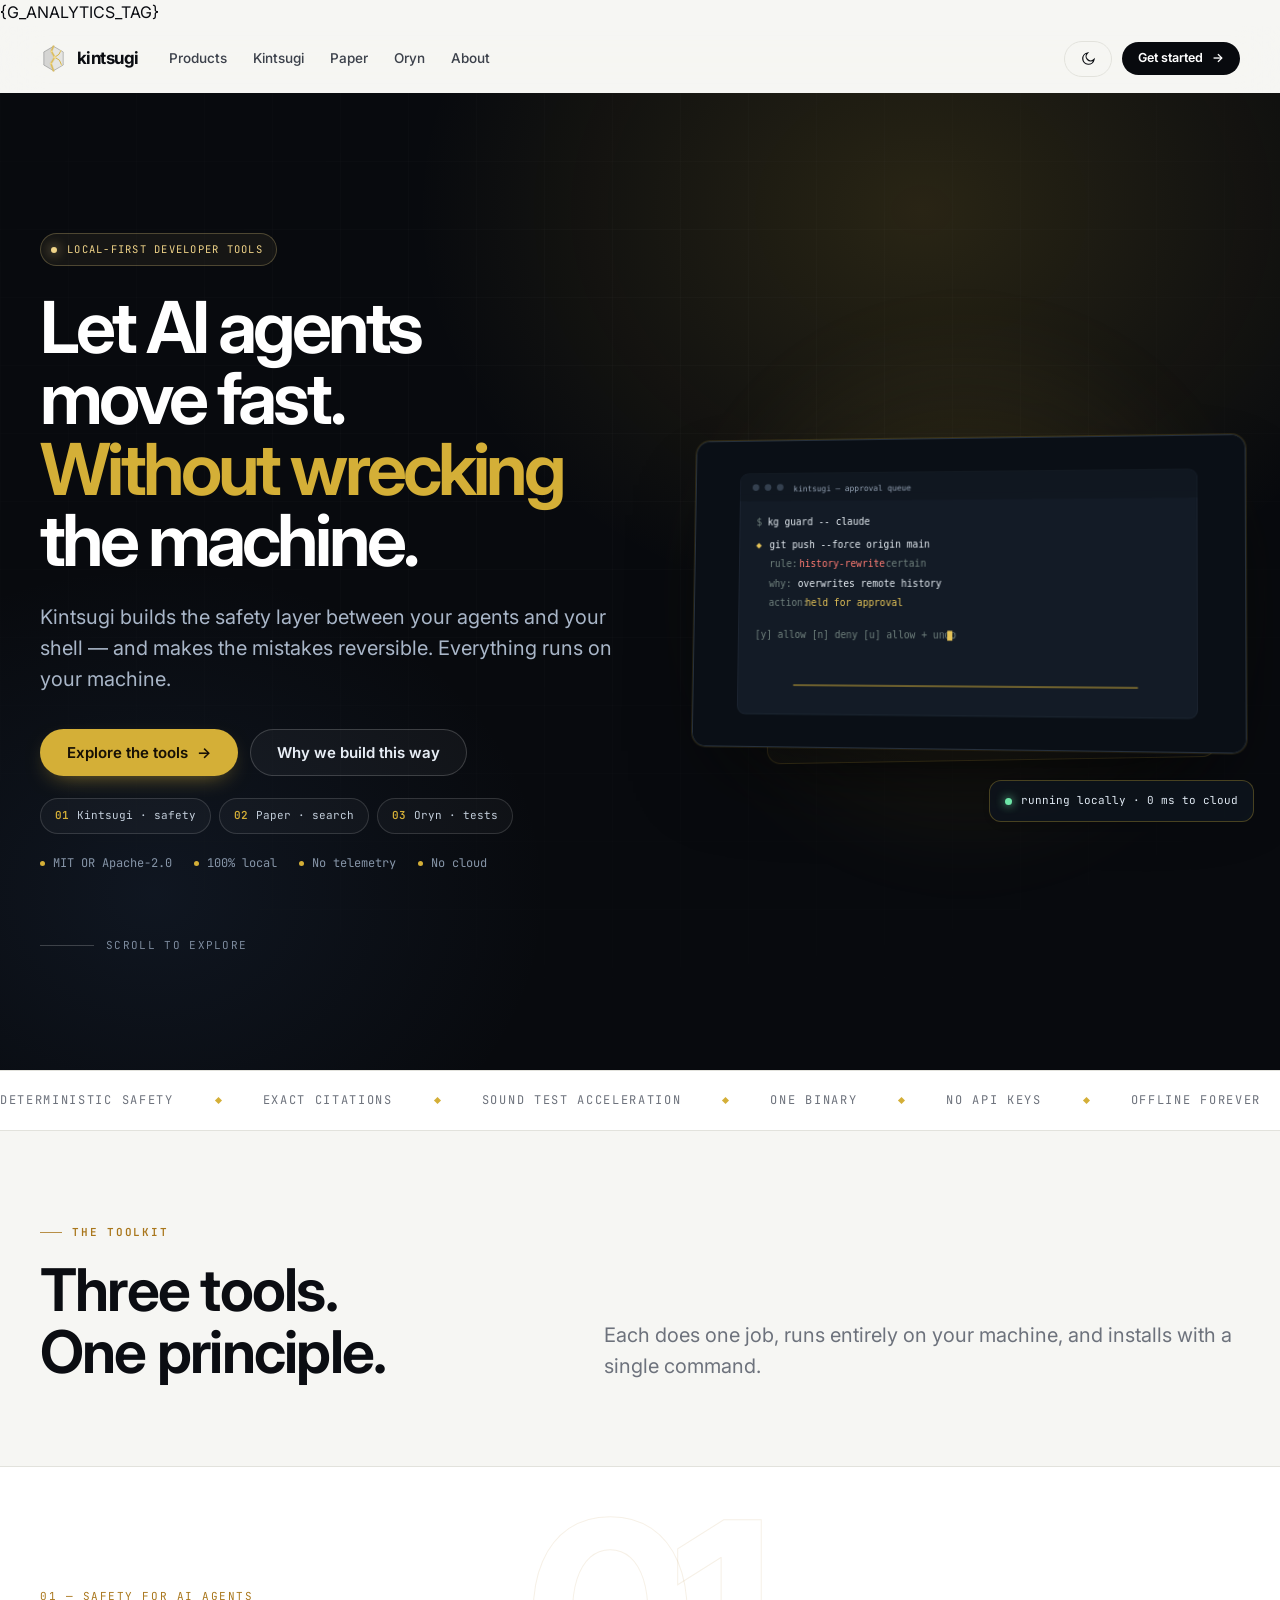
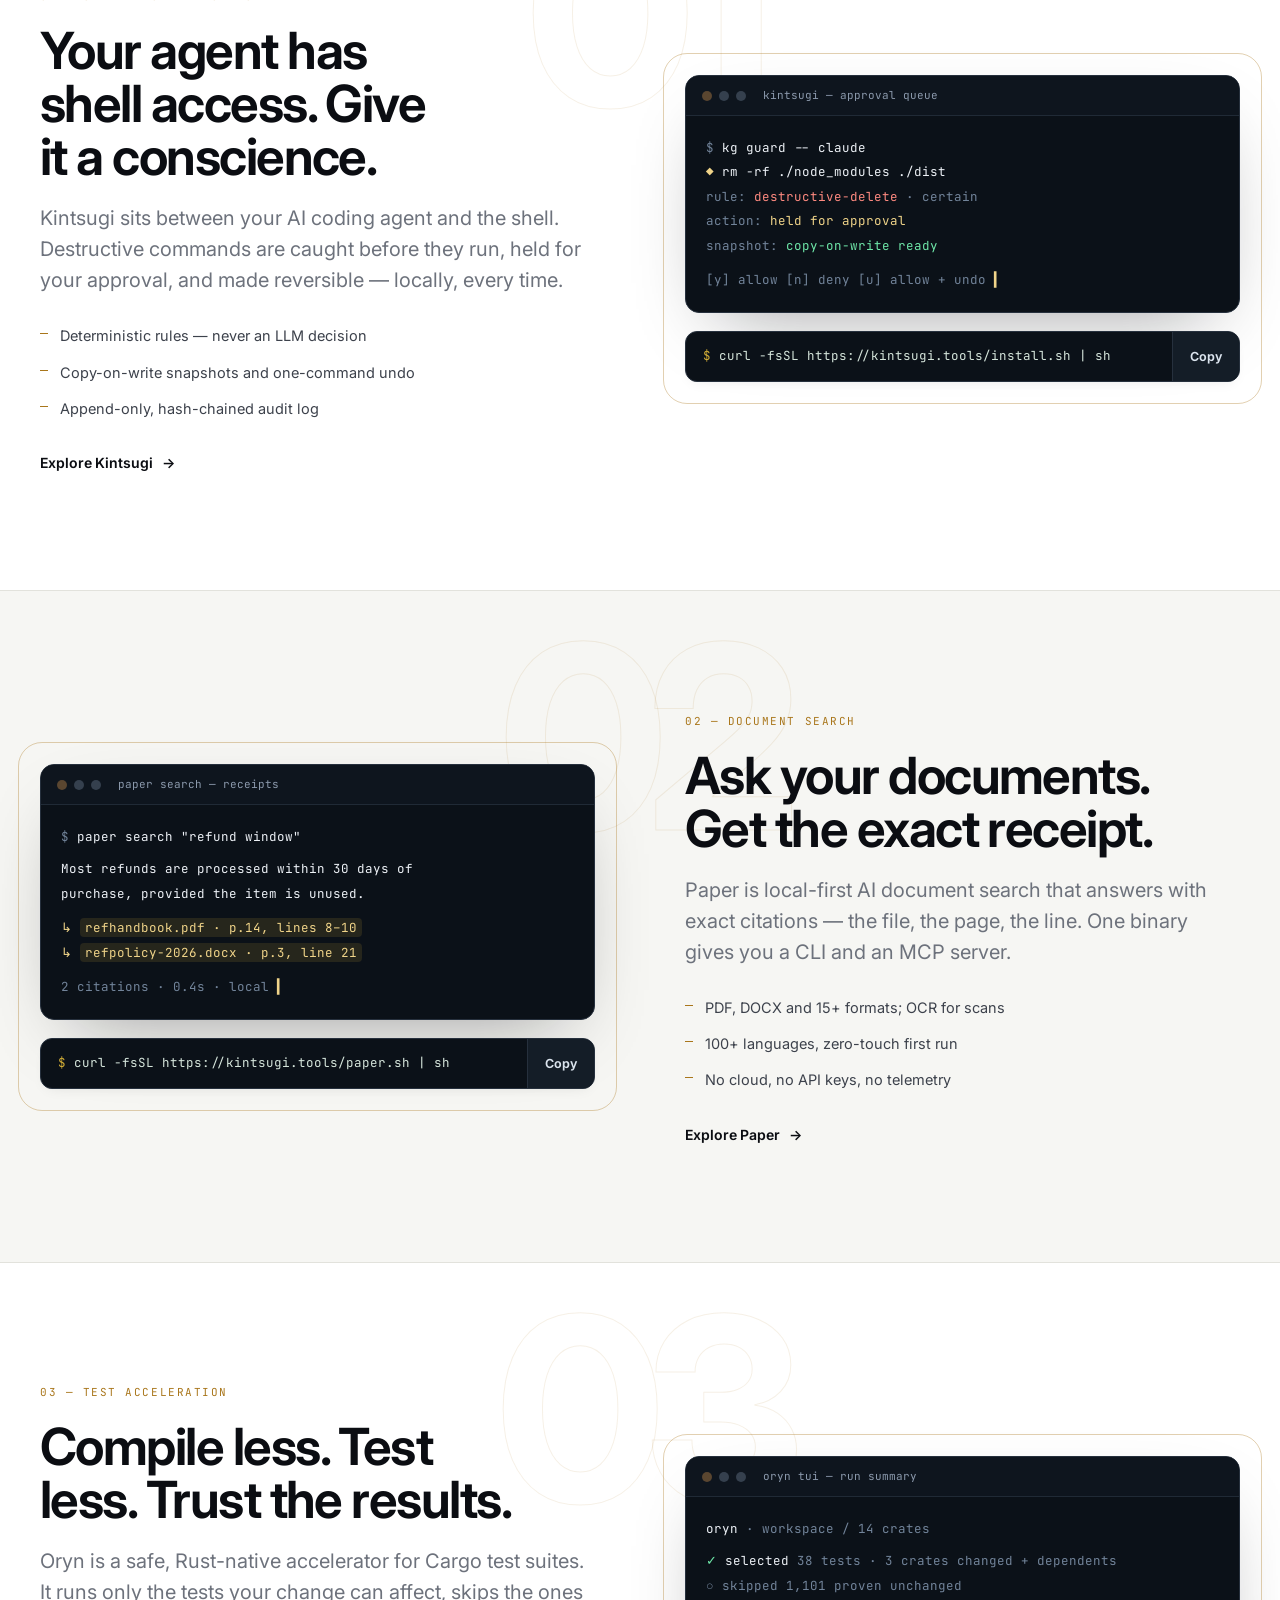
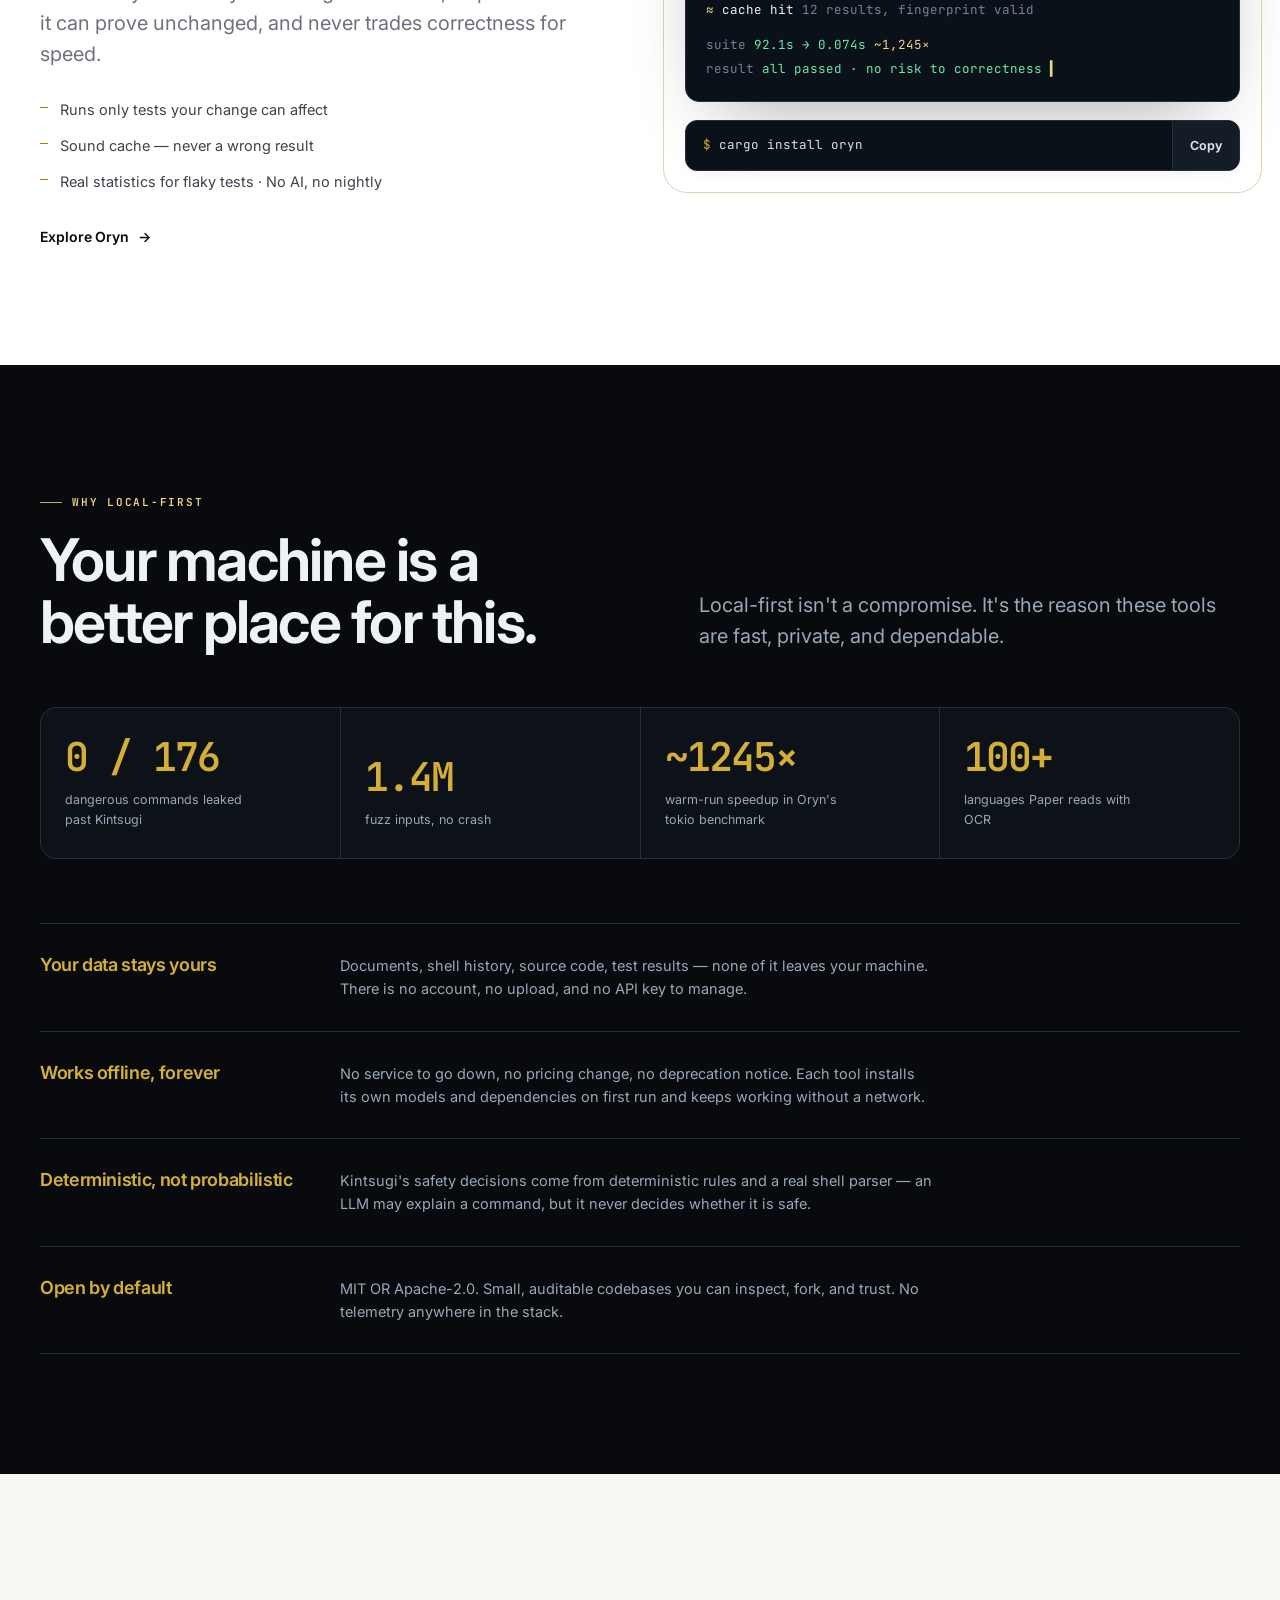
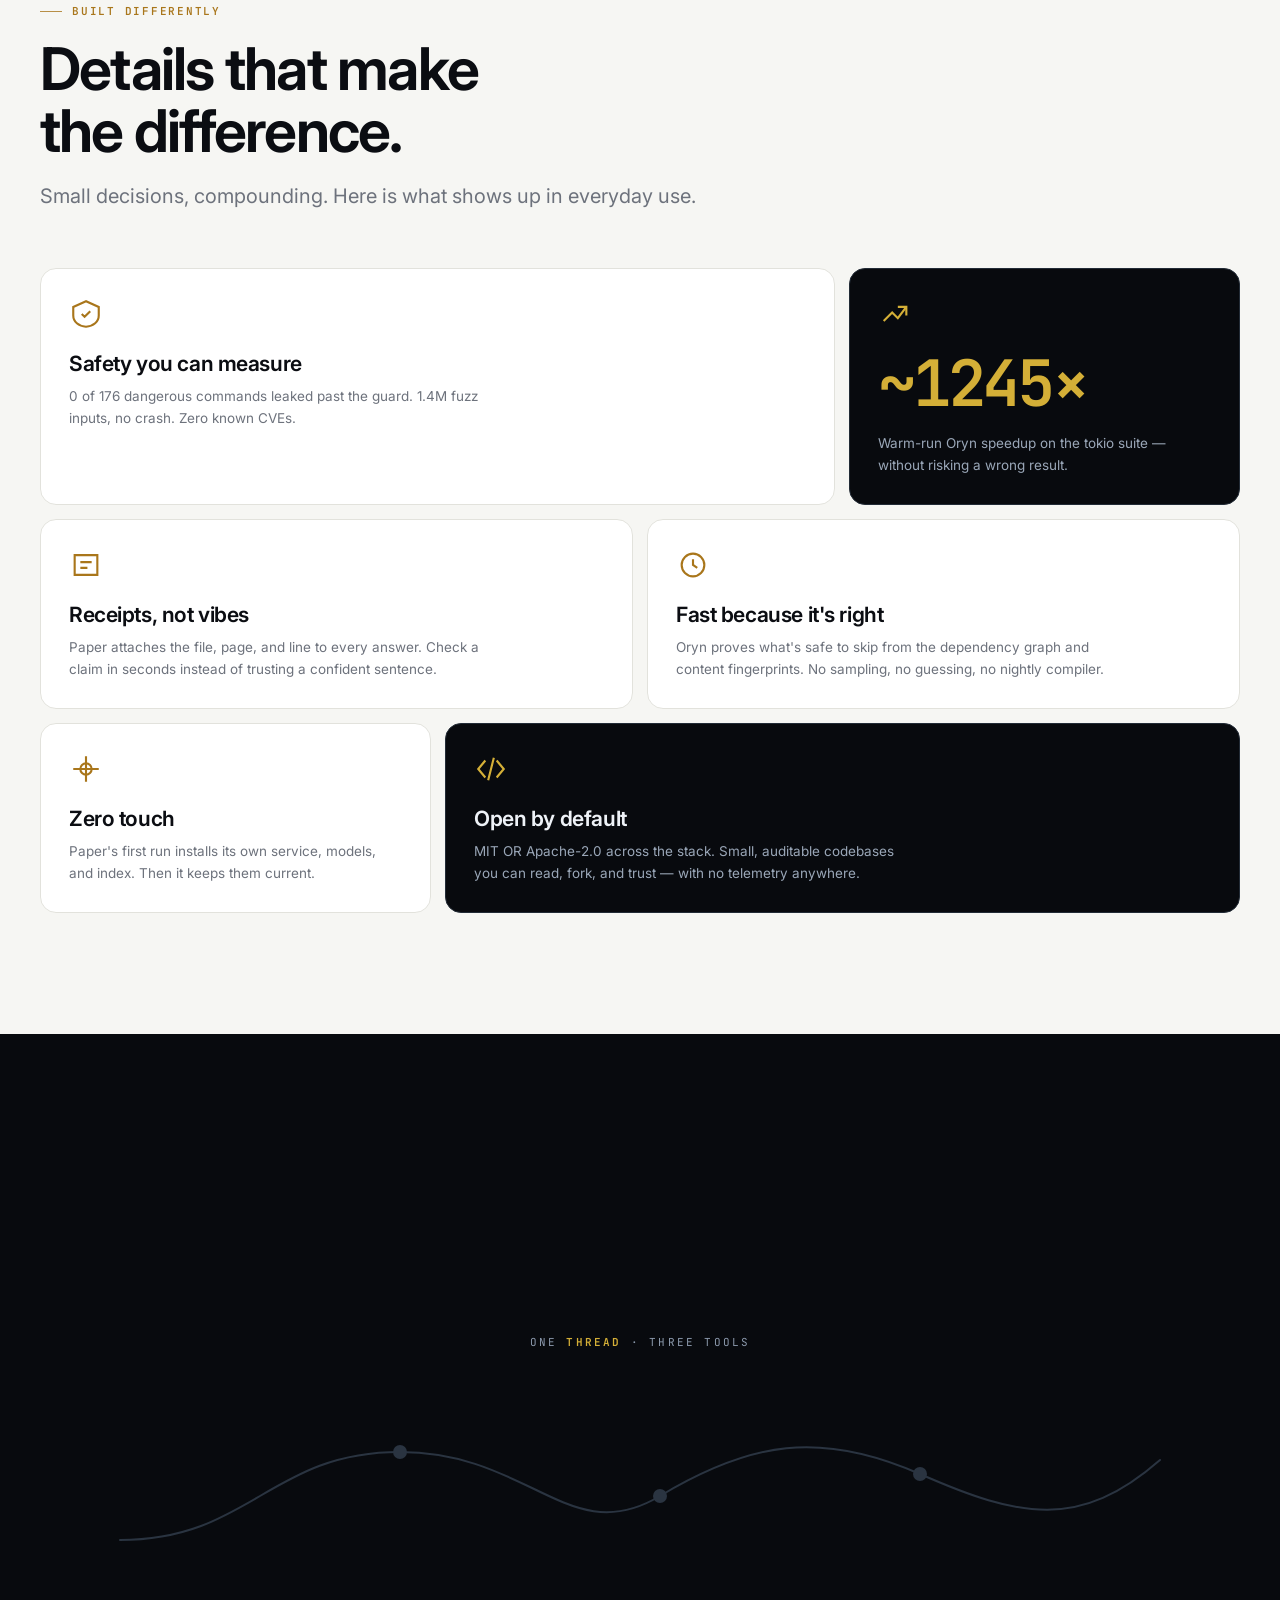
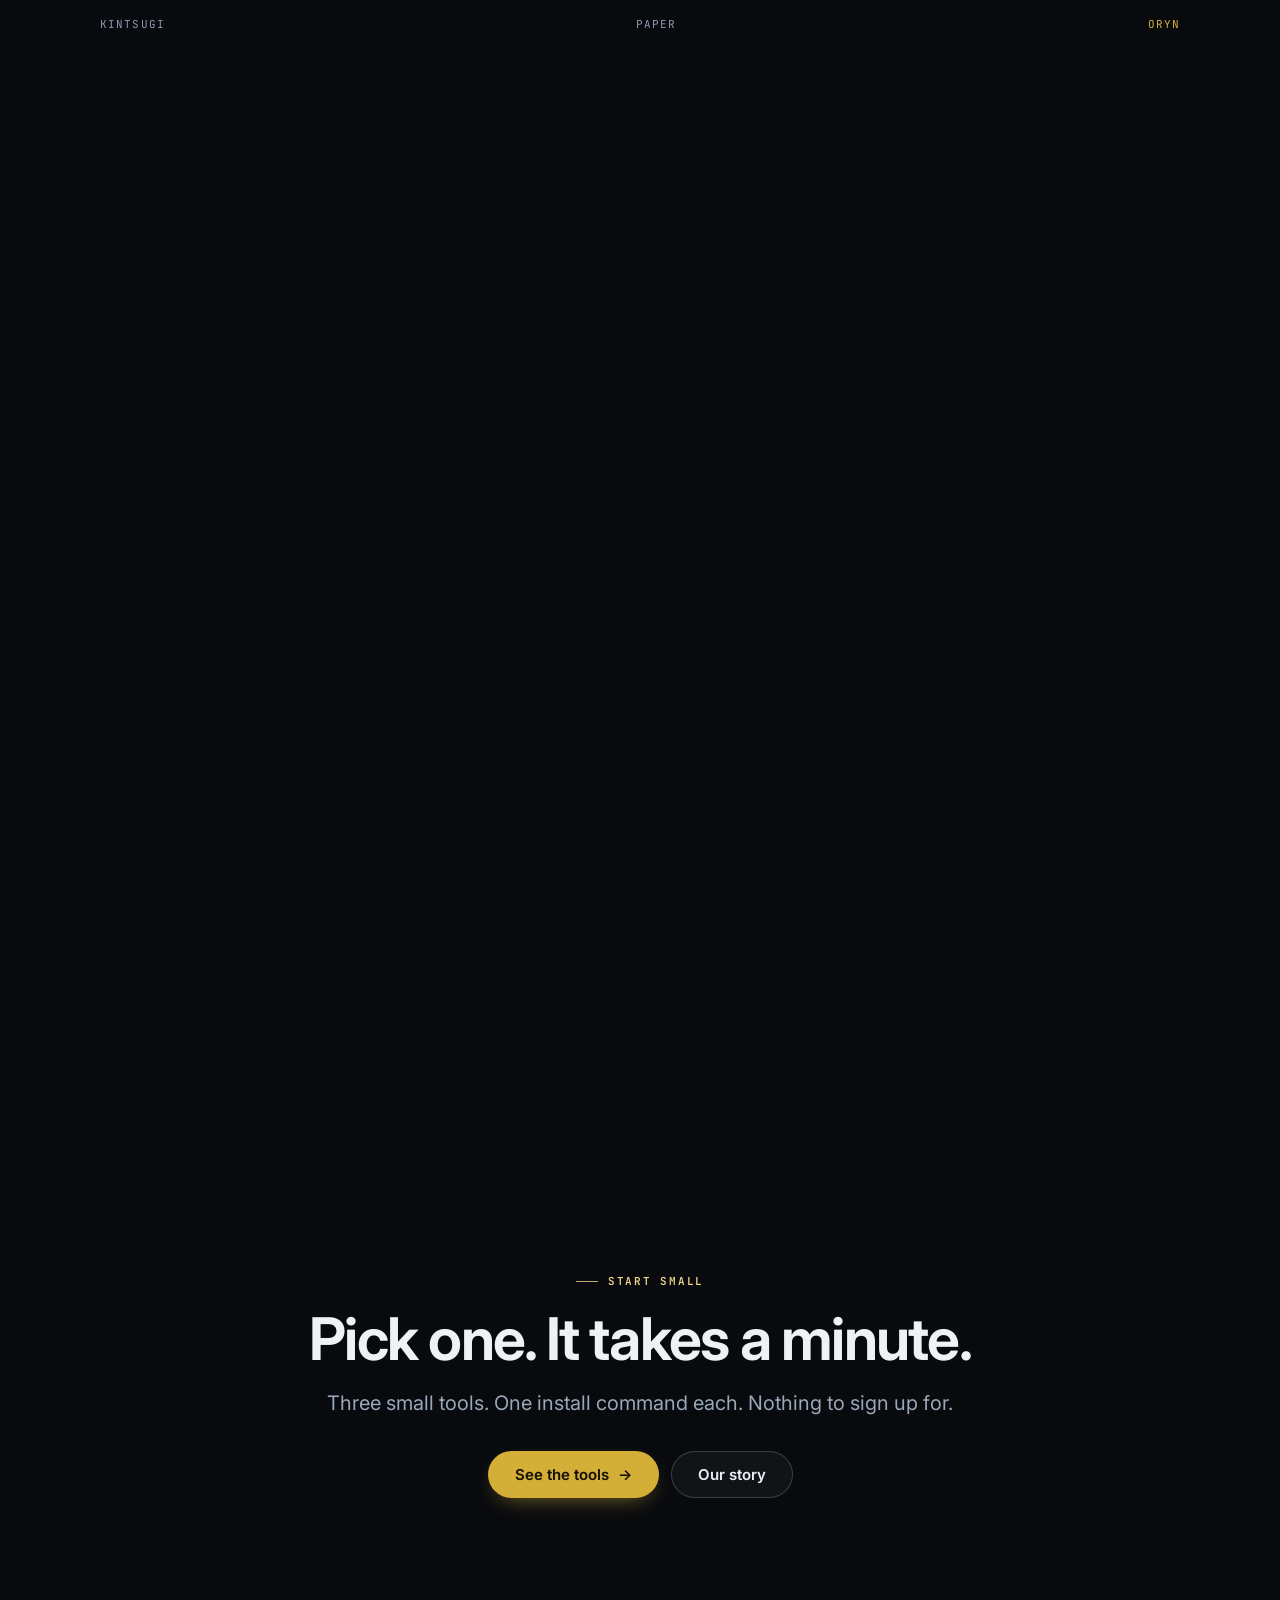
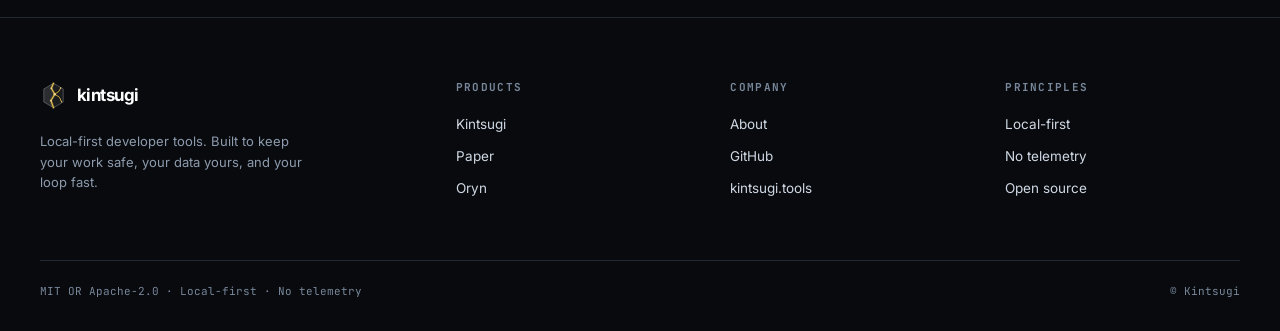
==== site/index.html @ be49b62a "fix: text-extraction spacing on H1s; calmer thread scroll and readable caption on mobile" ====
<!doctype html>
<html lang="en">
<head>
  <meta charset="utf-8">
  <script>document.documentElement.classList.add('js');</script>
  <meta name="viewport" content="width=device-width, initial-scale=1">
  <title>Kintsugi — Local-first tools for building with AI agents</title>
  <meta name="description" content="Kintsugi builds local-first developer tools: a safety layer for AI coding agents, exact-citation document search, and a safe Cargo test accelerator. No cloud, no telemetry.">
  <meta name="theme-color" content="#080a0e">
  <meta property="og:type" content="website">
  <meta property="og:title" content="Kintsugi — Local-first tools for building with AI agents">
  <meta property="og:description" content="Safety for AI agents. Document search with receipts. A faster Cargo test loop. All local, all yours.">
  <meta property="og:url" content="https://kintsugi.tools/">
  <meta property="og:image" content="https://kintsugi.tools/og.svg">
  <link rel="icon" href="favicon.svg" type="image/svg+xml">
    <link rel="icon" href="favicon.png" type="image/png" sizes="any">
  <link rel="preconnect" href="https://fonts.googleapis.com">
  <link rel="preconnect" href="https://fonts.gstatic.com" crossorigin>
  <link href="https://fonts.googleapis.com/css2?family=Inter:wght@400;500;600;650;700;750&family=JetBrains+Mono:wght@400;500;600&display=swap" rel="stylesheet">
  <link rel="stylesheet" href="site.css">
  <script defer src="site.js"></script>
  {G_ANALYTICS_TAG}
</head>
<body>
  <a class="skip" href="#main">Skip to content</a>

  <header class="site-header">
    <div class="container header-in">
      <a class="brand" href="index.html" aria-label="Kintsugi home">
        <svg class="brand-mark" viewBox="0 0 64 64" fill="none" aria-hidden="true"><path d="M32 3 55 16.5 55 47.5 32 61 9 47.5 9 16.5Z" stroke="currentColor" stroke-opacity="0.42" stroke-width="1.4"/><path d="M32 3 9 16.5 9 47.5 32 61 26 44 35 29 27 15Z" fill="currentColor" fill-opacity="0.14"/><path d="M32 3 55 16.5 55 47.5 32 61 26 44 35 29 27 15Z" fill="currentColor" fill-opacity="0.07"/><path d="M32 3 27 15 35 29 26 44 32 61" stroke="#D4AF37" stroke-opacity="0.22" stroke-width="6.5" stroke-linecap="round" stroke-linejoin="round"/><path d="M32 3 27 15 35 29 26 44 32 61" stroke="#D4AF37" stroke-width="2.8" stroke-linecap="round" stroke-linejoin="round"/><path d="M35 29 45 22 49 14" stroke="#D4AF37" stroke-width="2.2" stroke-linecap="round" stroke-linejoin="round"/><path d="M35 29 46 36 51 47" stroke="#D4AF37" stroke-width="2.2" stroke-linecap="round" stroke-linejoin="round"/><path d="M32 3 27 15 35 29 26 44 32 61" stroke="#FFF3CE" stroke-opacity="0.75" stroke-width="0.75" stroke-linecap="round" stroke-linejoin="round"/><g fill="#F6DC8A"><circle cx="27" cy="15" r="2.1"/><circle cx="35" cy="29" r="2.8"/><circle cx="26" cy="44" r="2.1"/><circle cx="49" cy="14" r="1.4"/><circle cx="51" cy="47" r="1.4"/></g></svg>
        <span>kintsugi</span>
      </a>
      <nav class="nav-links" aria-label="Main navigation">
        <a href="#products">Products</a>
        <a href="kintsugi.html">Kintsugi</a>
        <a href="paperscope.html">Paper</a>
        <a href="oryn.html">Oryn</a>
        <a href="about.html">About</a>
      </nav>
      <div class="header-right">
        <button class="btn btn-ghost btn-sm" data-theme-toggle aria-label="Switch to dark theme" title="Toggle theme">
          <svg class="icon" viewBox="0 0 24 24" fill="none" stroke="currentColor" stroke-width="1.8" stroke-linecap="round" aria-hidden="true"><path d="M21 12.8A8.5 8.5 0 1 1 11.2 3a6.7 6.7 0 0 0 9.8 9.8Z"/></svg>
        </button>
        <a class="btn btn-dark btn-sm" href="#products">Get started <span class="arrow" aria-hidden="true">→</span></a>
      </div>
    </div>
  </header>

  <main id="main">

    <!-- HERO -->
    <section class="hero">
      <div class="container hero-in">
        <div class="hero-copy">
          <span class="hero-kicker"><i></i> Local-first developer tools</span>
          <h1>Let AI agents move fast. <br><span class="gold">Without wrecking</span> the machine.</h1>
          <p class="lead">Kintsugi builds the safety layer between your agents and your shell — and makes the mistakes reversible. Everything runs on your machine.</p>
          <div class="hero-actions">
            <a class="btn btn-gold btn-lg" href="#products">Explore the tools <span class="arrow" aria-hidden="true">→</span></a>
            <a class="btn btn-ghost btn-lg" href="about.html">Why we build this way</a>
          </div>
          <div class="product-nav" aria-label="Install a specific tool">
            <a class="chip" href="kintsugi.html#install"><b>01</b> Kintsugi · safety</a>
            <a class="chip" href="paperscope.html#install"><b>02</b> Paper · search</a>
            <a class="chip" href="oryn.html#install"><b>03</b> Oryn · tests</a>
          </div>
          <div class="hero-trust">
            <span>MIT OR Apache-2.0</span><span>100% local</span><span>No telemetry</span><span>No cloud</span>
          </div>
          <div class="scroll-cue"><span class="line"></span> Scroll to explore</div>
        </div>
        <div class="stage reveal reveal-scale" data-delay="120">
          <div class="stage-glow"></div>
          <div class="stage-echo"></div>
          <div class="stage-main">
            <video class="clip" data-src="assets/kintsugi-approval.mp4" poster="assets/poster-kintsugi.svg" muted loop playsinline preload="none" aria-label="Kintsugi approval queue clip"></video>
            <img class="clip-poster" src="assets/poster-kintsugi.svg" alt="Kintsugi holding a destructive command for approval">
          </div>
          <div class="stage-badge"><i></i> running locally · 0 ms to cloud</div>
        </div>
      </div>
    </section>

    <!-- MARQUEE -->
    <div class="marquee" aria-hidden="true">
      <div class="marquee-track">
        <div class="marquee-group">
          <span>Deterministic safety</span><span>Exact citations</span><span>Sound test acceleration</span><span>One binary</span><span>No API keys</span><span>Offline forever</span>
        </div>
        <div class="marquee-group">
          <span>Deterministic safety</span><span>Exact citations</span><span>Sound test acceleration</span><span>One binary</span><span>No API keys</span><span>Offline forever</span>
        </div>
      </div>
    </div>

    <!-- PRODUCTS -->
    <section id="products">
      <div class="container section-tight">
        <div class="section-head split reveal">
          <div>
            <span class="eyebrow">The toolkit</span>
            <h2>Three tools. One principle.</h2>
          </div>
          <p class="lead">Each does one job, runs entirely on your machine, and installs with a single command.</p>
        </div>
      </div>

      <!-- Kintsugi chapter -->
      <article class="chapter">
        <div class="chapter-num" aria-hidden="true">01</div>
        <div class="container chapter-in">
          <div class="chapter-copy reveal reveal-up">
            <span class="chapter-tag">01 — Safety for AI agents</span>
            <h2>Your agent has shell access. Give it a conscience.</h2>
            <p class="lead">Kintsugi sits between your AI coding agent and the shell. Destructive commands are caught before they run, held for your approval, and made reversible — locally, every time.</p>
            <ul class="chapter-points">
              <li>Deterministic rules — never an LLM decision</li>
              <li>Copy-on-write snapshots and one-command undo</li>
              <li>Append-only, hash-chained audit log</li>
            </ul>
            <a class="chapter-cta" href="kintsugi.html">Explore Kintsugi <span class="arrow" aria-hidden="true">→</span></a>
          </div>
          <div class="chapter-visual reveal reveal-scale" data-delay="100">
            <div class="term">
              <div class="term-bar"><i class="term-dot"></i><i class="term-dot"></i><i class="term-dot"></i><span class="term-title">kintsugi — approval queue</span></div>
              <div class="term-body">
<div><span class="c-dim">$</span> <span class="c-fg">kg guard -- claude</span></div>
<div><span class="c-gold">◆</span> <span class="c-fg">rm -rf ./node_modules ./dist</span></div>
<div>  <span class="c-dim">rule:</span> <span class="c-red">destructive-delete</span> <span class="c-dim">· certain</span></div>
<div>  <span class="c-dim">action:</span> <span class="c-gold">held for approval</span></div>
<div>  <span class="c-dim">snapshot:</span> <span class="c-green">copy-on-write ready</span></div>
<div style="margin-top:10px;"><span class="c-dim">[y] allow  [n] deny  [u] allow + undo</span> <span class="c-gold">▍</span></div>
              </div>
            </div>
            <div class="chapter-cmd cmd">
              <code><span class="prompt">$ </span>curl -fsSL https://kintsugi.tools/install.sh | sh</code>
              <button type="button" data-copy="curl -fsSL https://kintsugi.tools/install.sh | sh" aria-label="Copy install command">Copy</button>
            </div>
          </div>
        </div>
      </article>

      <!-- Paper chapter -->
      <article class="chapter reverse">
        <div class="chapter-num" aria-hidden="true">02</div>
        <div class="container chapter-in">
          <div class="chapter-copy reveal reveal-up">
            <span class="chapter-tag">02 — Document search</span>
            <h2>Ask your documents. Get the exact receipt.</h2>
            <p class="lead">Paper is local-first AI document search that answers with exact citations — the file, the page, the line. One binary gives you a CLI and an MCP server.</p>
            <ul class="chapter-points">
              <li>PDF, DOCX and 15+ formats; OCR for scans</li>
              <li>100+ languages, zero-touch first run</li>
              <li>No cloud, no API keys, no telemetry</li>
            </ul>
            <a class="chapter-cta" href="paperscope.html">Explore Paper <span class="arrow" aria-hidden="true">→</span></a>
          </div>
          <div class="chapter-visual reveal reveal-scale" data-delay="100">
            <div class="term">
              <div class="term-bar"><i class="term-dot"></i><i class="term-dot"></i><i class="term-dot"></i><span class="term-title">paper search — receipts</span></div>
              <div class="term-body">
<div><span class="c-dim">$</span> <span class="c-fg">paper search "refund window"</span></div>
<div style="margin-top:8px;"><span class="c-fg">Most refunds are processed within 30 days of</span></div>
<div><span class="c-fg">purchase, provided the item is unused.</span></div>
<div style="margin-top:10px;"><span class="c-gold">↳</span> <span class="em">refhandbook.pdf · p.14, lines 8–10</span></div>
<div><span class="c-gold">↳</span> <span class="em">refpolicy-2026.docx · p.3, line 21</span></div>
<div style="margin-top:10px;"><span class="c-dim">2 citations · 0.4s · local</span> <span class="c-gold">▍</span></div>
              </div>
            </div>
            <div class="chapter-cmd cmd">
              <code><span class="prompt">$ </span>curl -fsSL https://kintsugi.tools/paper.sh | sh</code>
              <button type="button" data-copy="curl -fsSL https://kintsugi.tools/paper.sh | sh" aria-label="Copy install command">Copy</button>
            </div>
          </div>
        </div>
      </article>

      <!-- Oryn chapter -->
      <article class="chapter">
        <div class="chapter-num" aria-hidden="true">03</div>
        <div class="container chapter-in">
          <div class="chapter-copy reveal reveal-up">
            <span class="chapter-tag">03 — Test acceleration</span>
            <h2>Compile less. Test less. Trust the results.</h2>
            <p class="lead">Oryn is a safe, Rust-native accelerator for Cargo test suites. It runs only the tests your change can affect, skips the ones it can prove unchanged, and never trades correctness for speed.</p>
            <ul class="chapter-points">
              <li>Runs only tests your change can affect</li>
              <li>Sound cache — never a wrong result</li>
              <li>Real statistics for flaky tests · No AI, no nightly</li>
            </ul>
            <a class="chapter-cta" href="oryn.html">Explore Oryn <span class="arrow" aria-hidden="true">→</span></a>
          </div>
          <div class="chapter-visual reveal reveal-scale" data-delay="100">
            <div class="term">
              <div class="term-bar"><i class="term-dot"></i><i class="term-dot"></i><i class="term-dot"></i><span class="term-title">oryn tui — run summary</span></div>
              <div class="term-body">
<div><span class="c-fg">oryn</span> <span class="c-dim">· workspace / 14 crates</span></div>
<div style="margin-top:8px;"><span class="c-green">✓</span> <span class="c-fg">selected</span>      <span class="c-dim">38 tests · 3 crates changed + dependents</span></div>
<div><span class="c-dim">○</span> <span class="c-dim">skipped</span>      <span class="c-dim">1,101 proven unchanged</span></div>
<div><span class="c-gold">≈</span> <span class="c-fg">cache hit</span>     <span class="c-dim">12 results, fingerprint valid</span></div>
<div style="margin-top:10px;"><span class="c-dim">suite</span>   <span class="c-green">92.1s → 0.074s</span> <span class="c-gold">~1,245×</span></div>
<div><span class="c-dim">result</span>  <span class="c-green">all passed · no risk to correctness</span> <span class="c-gold">▍</span></div>
              </div>
            </div>
            <div class="chapter-cmd cmd">
              <code><span class="prompt">$ </span>cargo install oryn</code>
              <button type="button" data-copy="cargo install oryn" aria-label="Copy install command">Copy</button>
            </div>
          </div>
        </div>
      </article>
    </section>

    <!-- WHY LOCAL-FIRST -->
    <section class="section dark-section">
      <div class="container">
        <div class="section-head split reveal">
          <div>
            <span class="eyebrow on-dark">Why local-first</span>
            <h2>Your machine is a better place for this.</h2>
          </div>
          <p class="lead">Local-first isn't a compromise. It's the reason these tools are fast, private, and dependable.</p>
        </div>

        <div class="metrics reveal" data-delay="80">
          <div class="metric"><div class="metric-n">0 / 176</div><div class="metric-l">dangerous commands leaked past Kintsugi</div></div>
          <div class="metric"><div class="metric-n" data-count="1.4" data-suffix="M">1.4M</div><div class="metric-l">fuzz inputs, no crash</div></div>
          <div class="metric"><div class="metric-n" data-count="1245" data-prefix="~" data-suffix="×">~1,245×</div><div class="metric-l">warm-run speedup in Oryn's tokio benchmark</div></div>
          <div class="metric"><div class="metric-n" data-count="100" data-suffix="+">100+</div><div class="metric-l">languages Paper reads with OCR</div></div>
        </div>

        <div class="feature-rows">
          <div class="feature-row reveal"><h3>Your data stays yours</h3><p>Documents, shell history, source code, test results — none of it leaves your machine. There is no account, no upload, and no API key to manage.</p></div>
          <div class="feature-row reveal"><h3>Works offline, forever</h3><p>No service to go down, no pricing change, no deprecation notice. Each tool installs its own models and dependencies on first run and keeps working without a network.</p></div>
          <div class="feature-row reveal"><h3>Deterministic, not probabilistic</h3><p>Kintsugi's safety decisions come from deterministic rules and a real shell parser — an LLM may explain a command, but it never decides whether it is safe.</p></div>
          <div class="feature-row reveal"><h3>Open by default</h3><p>MIT OR Apache-2.0. Small, auditable codebases you can inspect, fork, and trust. No telemetry anywhere in the stack.</p></div>
        </div>
      </div>
    </section>

    <!-- BENTO / CAPABILITY GRID -->
    <section class="section">
      <div class="container">
        <div class="section-head reveal">
          <span class="eyebrow">Built differently</span>
          <h2>Details that make the difference.</h2>
          <p class="lead">Small decisions, compounding. Here is what shows up in everyday use.</p>
        </div>

        <div class="bento">
          <div class="bento-card wide reveal reveal-up" data-delay="0">
            <svg class="bento-ico" viewBox="0 0 24 24" fill="none" stroke="currentColor" stroke-width="1.5" aria-hidden="true"><path d="M12 3 3 7v6c0 4.5 3.8 7.6 9 8 5.2-.4 9-3.5 9-8V7l-9-4Z"/><path d="M9 12l2 2 4-4"/></svg>
            <h3>Safety you can measure</h3>
            <p class="bento-desc">0 of 176 dangerous commands leaked past the guard. 1.4M fuzz inputs, no crash. Zero known CVEs.</p>
          </div>
          <div class="bento-card narrow dark reveal reveal-up" data-delay="80">
            <svg class="bento-ico" viewBox="0 0 24 24" fill="none" stroke="currentColor" stroke-width="1.5" aria-hidden="true"><path d="M4 17 10 11l4 4 6-8"/><path d="M14 7h6v6"/></svg>
            <div class="bento-giant" data-count="1245" data-prefix="~" data-suffix="×">~1,245×</div>
            <p class="bento-desc" style="margin-top:18px;">Warm-run Oryn speedup on the tokio suite — without risking a wrong result.</p>
          </div>
          <div class="bento-card half reveal reveal-up" data-delay="0">
            <svg class="bento-ico" viewBox="0 0 24 24" fill="none" stroke="currentColor" stroke-width="1.5" aria-hidden="true"><path d="M4 5h16v14H4z"/><path d="M8 10h8M8 14h5"/></svg>
            <h3>Receipts, not vibes</h3>
            <p class="bento-desc">Paper attaches the file, page, and line to every answer. Check a claim in seconds instead of trusting a confident sentence.</p>
          </div>
          <div class="bento-card half reveal reveal-up" data-delay="80">
            <svg class="bento-ico" viewBox="0 0 24 24" fill="none" stroke="currentColor" stroke-width="1.5" aria-hidden="true"><circle cx="12" cy="12" r="8"/><path d="M12 8v4l3 2"/></svg>
            <h3>Fast because it's right</h3>
            <p class="bento-desc">Oryn proves what's safe to skip from the dependency graph and content fingerprints. No sampling, no guessing, no nightly compiler.</p>
          </div>
          <div class="bento-card narrow reveal reveal-up" data-delay="0">
            <svg class="bento-ico" viewBox="0 0 24 24" fill="none" stroke="currentColor" stroke-width="1.5" aria-hidden="true"><path d="M12 3v18M3 12h18"/><circle cx="12" cy="12" r="4"/></svg>
            <h3>Zero touch</h3>
            <p class="bento-desc">Paper's first run installs its own service, models, and index. Then it keeps them current.</p>
          </div>
          <div class="bento-card wide dark reveal reveal-up" data-delay="80">
            <svg class="bento-ico" viewBox="0 0 24 24" fill="none" stroke="currentColor" stroke-width="1.5" aria-hidden="true"><path d="M8 6 3 12l5 6M16 6l5 6-5 6M14 4l-4 16"/></svg>
            <h3>Open by default</h3>
            <p class="bento-desc">MIT OR Apache-2.0 across the stack. Small, auditable codebases you can read, fork, and trust — with no telemetry anywhere.</p>
          </div>
        </div>
      </div>
    </section>

    <!-- GOLD THREAD — signature scroll moment -->
    <section class="thread" aria-label="One thread, three tools">
      <div class="thread-sticky">
        <div class="thread-inner">
          <div class="thread-label">One <b>thread</b> · three tools</div>
          <svg class="thread-svg" viewBox="0 0 1080 190" role="img" aria-label="A single gold line connecting three product nodes">
            <path class="thread-base" d="M20 140 C 150 140, 170 52, 300 52 S 470 150, 560 96 S 720 30, 820 74 S 980 130, 1060 60"/>
            <path class="thread-gold" d="M20 140 C 150 140, 170 52, 300 52 S 470 150, 560 96 S 720 30, 820 74 S 980 130, 1060 60"/>
            <circle class="thread-node" data-at="0.20" cx="300" cy="52" r="7"/>
            <circle class="thread-node" data-at="0.50" cx="560" cy="96" r="7"/>
            <circle class="thread-node" data-at="0.81" cx="820" cy="74" r="7"/>
          </svg>
          <div class="thread-caption"><span>Kintsugi</span><span>Paper</span><span>Oryn</span></div>
        </div>
      </div>
    </section>

    <!-- CLOSING CTA -->
    <section class="section cta-dark cta">
      <div class="container reveal">
        <span class="eyebrow on-dark">Start small</span>
        <h2>Pick one. It takes a minute.</h2>
        <p class="lead">Three small tools. One install command each. Nothing to sign up for.</p>
        <div class="cta-actions">
          <a class="btn btn-gold btn-lg" href="#products">See the tools <span class="arrow" aria-hidden="true">→</span></a>
          <a class="btn btn-ghost btn-lg" href="about.html" style="color:#e7edf5;border-color:rgba(255,255,255,0.18);background:rgba(255,255,255,0.04);">Our story</a>
        </div>
      </div>
    </section>

  </main>

  <footer class="site-footer">
    <div class="container">
      <div class="footer-grid">
        <div class="footer-brand">
          <a class="brand" href="index.html">
            <svg class="brand-mark" viewBox="0 0 64 64" fill="none" aria-hidden="true"><path d="M32 3 55 16.5 55 47.5 32 61 9 47.5 9 16.5Z" stroke="currentColor" stroke-opacity="0.42" stroke-width="1.4"/><path d="M32 3 9 16.5 9 47.5 32 61 26 44 35 29 27 15Z" fill="currentColor" fill-opacity="0.14"/><path d="M32 3 55 16.5 55 47.5 32 61 26 44 35 29 27 15Z" fill="currentColor" fill-opacity="0.07"/><path d="M32 3 27 15 35 29 26 44 32 61" stroke="#D4AF37" stroke-opacity="0.22" stroke-width="6.5" stroke-linecap="round" stroke-linejoin="round"/><path d="M32 3 27 15 35 29 26 44 32 61" stroke="#D4AF37" stroke-width="2.8" stroke-linecap="round" stroke-linejoin="round"/><path d="M35 29 45 22 49 14" stroke="#D4AF37" stroke-width="2.2" stroke-linecap="round" stroke-linejoin="round"/><path d="M35 29 46 36 51 47" stroke="#D4AF37" stroke-width="2.2" stroke-linecap="round" stroke-linejoin="round"/><path d="M32 3 27 15 35 29 26 44 32 61" stroke="#FFF3CE" stroke-opacity="0.75" stroke-width="0.75" stroke-linecap="round" stroke-linejoin="round"/><g fill="#F6DC8A"><circle cx="27" cy="15" r="2.1"/><circle cx="35" cy="29" r="2.8"/><circle cx="26" cy="44" r="2.1"/><circle cx="49" cy="14" r="1.4"/><circle cx="51" cy="47" r="1.4"/></g></svg>
            <span>kintsugi</span>
          </a>
          <p>Local-first developer tools. Built to keep your work safe, your data yours, and your loop fast.</p>
        </div>
        <div class="footer-col"><h4>Products</h4><a href="kintsugi.html">Kintsugi</a><a href="paperscope.html">Paper</a><a href="oryn.html">Oryn</a></div>
        <div class="footer-col"><h4>Company</h4><a href="about.html">About</a><a href="https://github.com/kintsugi-tools" rel="noopener">GitHub</a><a href="https://kintsugi.tools">kintsugi.tools</a></div>
        <div class="footer-col"><h4>Principles</h4><a href="#why-local-first">Local-first</a><a href="#products">No telemetry</a><a href="about.html">Open source</a></div>
      </div>
      <div class="footer-bottom"><span>MIT OR Apache-2.0 · Local-first · No telemetry</span><span>© Kintsugi</span></div>
    </div>
  </footer>
</body>
</html>
---- site/site.css ----
/* ============================================================
   Kintsugi — cinematic product site
   Static, no build step. Neutral Modern token names preserved,
   rebound to the gold seam signature.
   ============================================================ */

:root {
  /* Surfaces */
  --bg: #f6f6f3;
  --surface: #ffffff;
  --surface-2: #eeeee9;
  --ink: #080a0e;
  --ink-2: #0d1118;
  --ink-3: #131922;

  /* Foreground */
  --fg: #0b0d12;
  --fg-soft: #3d424c;
  --muted: #6d727c;
  --meta: #8b9099;

  /* Lines */
  --border: #e2e2dc;
  --border-soft: #ecece7;
  --dark-line: #232c38;

  /* Gold seam */
  --gold: #d4af37;
  --gold-bright: #f0d489;
  --gold-deep: #a9761b;
  --accent: #a9761b;
  --accent-on: #161005;
  --accent-hover: #8f6214;
  --gold-line: rgba(169, 118, 27, 0.34);
  --gold-wash: rgba(212, 175, 55, 0.09);

  /* Dark foreground */
  --dark-fg: #eef2f7;
  --dark-muted: #9aa7b8;
  --dark-gold: #f0d489;
  --dark-green: #6ee7a8;
  --dark-red: #ff8a80;

  /* Type */
  --font-display: "Inter", -apple-system, BlinkMacSystemFont, "Segoe UI", sans-serif;
  --font-body: "Inter", -apple-system, BlinkMacSystemFont, "Segoe UI", sans-serif;
  --font-mono: "JetBrains Mono", ui-monospace, SFMono-Regular, Menlo, monospace;

  --tracking-tight: -0.055em;
  --tracking-snug: -0.03em;
  --leading-tight: 1.02;
  --leading-body: 1.6;

  /* Space */
  --gutter: 28px;
  --container-max: 1200px;
  --section-y: 120px;

  /* Motion — Apple-like controlled easing */
  --ease-out: cubic-bezier(0.16, 1, 0.3, 1);
  --ease-in-out: cubic-bezier(0.65, 0, 0.35, 1);
  --ease-standard: cubic-bezier(0.2, 0, 0, 1);
  --t-fast: 160ms;
  --t-base: 320ms;
  --t-slow: 760ms;

  --shadow-1: 0 1px 2px rgba(8, 10, 14, 0.05), 0 8px 24px -16px rgba(8, 10, 14, 0.18);
  --shadow-2: 0 24px 70px -30px rgba(8, 10, 14, 0.35), 0 4px 16px -8px rgba(8, 10, 14, 0.14);
  --shadow-glow: 0 0 0 1px rgba(212, 175, 55, 0.28), 0 30px 90px -32px rgba(212, 175, 55, 0.28);
  --focus-ring: 0 0 0 3px rgba(169, 118, 27, 0.45);
}

*, *::before, *::after { box-sizing: border-box; }
html {
  -webkit-text-size-adjust: 100%;
  scroll-behavior: smooth;
  scroll-padding-top: 84px;
}
body {
  margin: 0;
  background: var(--bg);
  color: var(--fg);
  font-family: var(--font-body);
  font-size: 16px;
  line-height: var(--leading-body);
  -webkit-font-smoothing: antialiased;
  -moz-osx-font-smoothing: grayscale;
  overflow-x: hidden;
  overflow-wrap: break-word;
}
::selection { background: rgba(212, 175, 55, 0.32); color: inherit; }
img, svg, video { display: block; max-width: 100%; }
a { color: var(--accent); text-decoration: none; }
a:hover { text-decoration: underline; text-underline-offset: 3px; }
button { font: inherit; }
h1, h2, h3, h4 { font-family: var(--font-display); margin: 0; line-height: var(--leading-tight); }
p { margin: 0; }
:focus-visible { outline: none; box-shadow: var(--focus-ring); border-radius: 6px; }

.skip { position: fixed; left: 16px; top: -80px; z-index: 300; background: var(--fg); color: #fff; padding: 12px 18px; border-radius: 8px; transition: top var(--t-fast); }
.skip:focus { top: 16px; }
.sr-only { position: absolute; width: 1px; height: 1px; padding: 0; margin: -1px; overflow: hidden; clip: rect(0 0 0 0); white-space: nowrap; border: 0; }

.container { width: min(var(--container-max), calc(100% - (var(--gutter) * 2))); margin-inline: auto; }
.section { padding-block: var(--section-y); position: relative; }
.section-tight { padding-block: calc(var(--section-y) * 0.7); }

/* ---------- Type helpers ---------- */
.eyebrow {
  display: inline-flex; align-items: center; gap: 10px;
  font-family: var(--font-mono); font-size: 11px; font-weight: 600;
  letter-spacing: 0.16em; text-transform: uppercase; color: var(--gold-deep);
}
.eyebrow::before { content: ""; width: 22px; height: 1px; background: currentColor; opacity: 0.8; }
.eyebrow.on-dark { color: var(--dark-gold); }
.eyebrow.centered { justify-content: center; }

h1, .h1 { font-size: clamp(44px, 7vw, 88px); font-weight: 650; letter-spacing: var(--tracking-tight); line-height: 0.99; text-wrap: balance; }
h2, .h2 { font-size: clamp(32px, 4.6vw, 60px); font-weight: 650; letter-spacing: var(--tracking-snug); line-height: 1.04; text-wrap: balance; }
h3, .h3 { font-size: 21px; font-weight: 620; letter-spacing: -0.02em; line-height: 1.2; }
.lead { font-size: clamp(17px, 1.6vw, 20px); line-height: 1.55; color: var(--muted); max-width: 58ch; }
.small { font-size: 13px; }
.muted { color: var(--muted); }
.mono { font-family: var(--font-mono); }
.center { text-align: center; }
.center .lead { margin-inline: auto; }

/* ---------- Header ---------- */
.site-header {
  position: sticky; top: 0; z-index: 100;
  background: rgba(246, 246, 243, 0.72);
  backdrop-filter: saturate(180%) blur(20px);
  -webkit-backdrop-filter: saturate(180%) blur(20px);
  border-bottom: 1px solid transparent;
  transition: border-color var(--t-base), background var(--t-base);
}
.site-header.scrolled { border-bottom-color: var(--border); background: rgba(246, 246, 243, 0.88); }
.header-in { display: flex; align-items: center; gap: 30px; height: 66px; }
.brand { display: inline-flex; align-items: center; gap: 10px; color: var(--fg); font-weight: 700; font-size: 17px; letter-spacing: -0.03em; flex: none; }
.brand:hover { text-decoration: none; }
.brand-mark { width: 27px; height: 27px; flex: none; }
.nav-links { display: flex; align-items: center; gap: 26px; }
.nav-links a { color: var(--fg-soft); font-size: 13.5px; font-weight: 520; transition: color var(--t-fast); }
.nav-links a:hover, .nav-links a[aria-current="page"] { color: var(--fg); text-decoration: none; }
.header-right { margin-left: auto; display: flex; align-items: center; gap: 10px; }

/* ---------- Buttons ---------- */
.btn {
  display: inline-flex; align-items: center; justify-content: center; gap: 9px;
  padding: 12px 20px; border-radius: 999px; border: 1px solid transparent;
  font-size: 13.5px; font-weight: 620; line-height: 1; cursor: pointer;
  text-decoration: none; white-space: nowrap;
  transition: transform var(--t-fast) var(--ease-standard), background var(--t-fast), border-color var(--t-fast), color var(--t-fast), box-shadow var(--t-base);
}
.btn:hover { text-decoration: none; transform: translateY(-2px); }
.btn:active { transform: translateY(0); }
.btn-gold { background: var(--gold); color: #171005; box-shadow: 0 8px 24px -12px rgba(212, 175, 55, 0.8); }
.btn-gold:hover { background: var(--gold-bright); box-shadow: 0 12px 32px -12px rgba(212, 175, 55, 0.9); }
.btn-dark { background: var(--ink); color: #fff; }
.btn-dark:hover { background: #1a202b; }
.btn-ghost { background: transparent; color: var(--fg); border-color: var(--border); }
.btn-ghost:hover { border-color: var(--gold); color: var(--gold-deep); }
.btn-sm { padding: 9px 15px; font-size: 12.5px; }
.btn-lg { padding: 15px 26px; font-size: 15px; }
.btn .arrow { transition: transform var(--t-base) var(--ease-out); }
.btn:hover .arrow { transform: translateX(4px); }
.icon { width: 16px; height: 16px; flex: none; }

/* ---------- Install command ---------- */
.cmd {
  display: flex; align-items: stretch; width: 100%; max-width: 580px;
  background: #0b1118; border: 1px solid #26303d; border-radius: 12px;
  overflow: hidden; box-shadow: var(--shadow-2);
}
.cmd code {
  flex: 1; min-width: 0; padding: 15px 17px;
  color: #d6e6dc; font-family: var(--font-mono); font-size: 12.5px;
  line-height: 1.5; white-space: nowrap; overflow-x: auto; scrollbar-width: none;
}
.cmd code::-webkit-scrollbar { display: none; }
.cmd code .prompt { color: var(--gold); user-select: none; }
.cmd button {
  flex: none; border: 0; border-left: 1px solid #26303d;
  background: #141d27; color: #dbe4ee; font-size: 12.5px; font-weight: 650;
  padding: 0 17px; cursor: pointer; white-space: nowrap;
  transition: background var(--t-fast), color var(--t-fast);
}
.cmd button:hover { background: #1d2937; color: var(--gold); }
.cmd button[data-copied="true"] { color: var(--dark-green); }
.cmd-caption { margin-top: 11px; font-size: 12px; color: var(--meta); }
.cmd-caption .mono { color: var(--fg-soft); }

/* ---------- Terminal ---------- */
.term {
  background: #0b1118; border: 1px solid #26303d; border-radius: 14px;
  overflow: hidden; box-shadow: var(--shadow-2);
}
.term-bar { display: flex; align-items: center; gap: 7px; height: 40px; padding: 0 16px; background: #0e151e; border-bottom: 1px solid #202a36; }
.term-dot { width: 10px; height: 10px; border-radius: 50%; background: #35404e; }
.term-dot:first-child { background: #5a4630; }
.term-title { margin-left: 10px; font-family: var(--font-mono); font-size: 11px; color: #8c9aad; }
.term-body { padding: 20px; font-family: var(--font-mono); font-size: 12.5px; line-height: 1.95; overflow-x: auto; color: #d7e0e9; }
.term-body .c-dim { color: #72849a; }
.term-body .c-gold { color: var(--dark-gold); }
.term-body .c-green { color: var(--dark-green); }
.term-body .c-red { color: var(--dark-red); }
.term-body .c-fg { color: #eef2f7; }
.term-body .em { background: rgba(212, 175, 55, 0.13); border-radius: 4px; padding: 1px 5px; color: var(--dark-gold); }

.clip, .clip-poster { width: 100%; aspect-ratio: 16 / 9; object-fit: cover; border-radius: 14px; border: 1px solid #26303d; background: #0b1118; }
.clip { box-shadow: var(--shadow-2); }
.clip-poster { display: none; }
.clip-note { margin-top: 12px; font-family: var(--font-mono); font-size: 11px; color: var(--meta); }

/* ============================================================
   HERO — cinematic
   ============================================================ */
.hero {
  position: relative; isolation: isolate; overflow: hidden;
  background: var(--ink); color: var(--dark-fg);
  padding-block: clamp(90px, 11vw, 150px) clamp(80px, 9vw, 130px);
}
.hero::before {
  content: ""; position: absolute; inset: 0; z-index: -2;
  background:
    radial-gradient(58% 62% at 72% 12%, rgba(212, 175, 55, 0.16), transparent 68%),
    radial-gradient(44% 48% at 12% 82%, rgba(70, 110, 170, 0.12), transparent 70%);
}
.hero::after {
  content: ""; position: absolute; inset: 0; z-index: -1; opacity: 0.55;
  background-image:
    linear-gradient(rgba(255,255,255,0.032) 1px, transparent 1px),
    linear-gradient(90deg, rgba(255,255,255,0.032) 1px, transparent 1px);
  background-size: 68px 68px;
  mask-image: radial-gradient(80% 70% at 50% 30%, #000 20%, transparent 100%);
  -webkit-mask-image: radial-gradient(80% 70% at 50% 30%, #000 20%, transparent 100%);
}
.hero-in { display: grid; grid-template-columns: minmax(0, 1.05fr) minmax(0, 1fr); gap: clamp(36px, 6vw, 88px); align-items: center; }
.hero-copy { position: relative; z-index: 2; }
.hero-kicker {
  display: inline-flex; align-items: center; gap: 10px; padding: 7px 13px 7px 10px;
  border: 1px solid rgba(240, 212, 137, 0.26); border-radius: 999px;
  background: rgba(240, 212, 137, 0.06); color: var(--dark-gold);
  font-family: var(--font-mono); font-size: 10.5px; letter-spacing: 0.12em; text-transform: uppercase;
}
.hero-kicker i { width: 6px; height: 6px; border-radius: 50%; background: var(--dark-gold); box-shadow: 0 0 12px var(--dark-gold); }
.hero h1 { margin-top: 26px; color: #fff; font-size: clamp(44px, 5.6vw, 74px); }
.hero h1 .gold { color: var(--gold); }
.hero .lead { margin-top: 26px; color: #a9b6c8; max-width: 52ch; }
.hero-actions { display: flex; flex-wrap: wrap; gap: 12px; margin-top: 34px; }
.hero-actions .btn-ghost { color: #e7edf5; border-color: rgba(255,255,255,0.18); background: rgba(255,255,255,0.04); }
.hero-actions .btn-ghost:hover { border-color: var(--gold); color: var(--gold); }
.hero-trust { display: flex; flex-wrap: wrap; gap: 10px 22px; margin-top: 34px; font-size: 12px; color: #8695a8; font-family: var(--font-mono); }
.hero-trust span { display: inline-flex; align-items: center; gap: 8px; }
.hero-trust span::before { content: ""; width: 5px; height: 5px; border-radius: 50%; background: var(--gold); }

/* Hero stage — layered floating panels */
.stage { position: relative; perspective: 1400px; min-height: 420px; display: grid; place-items: center; }
.stage-glow {
  position: absolute; width: 118%; aspect-ratio: 1; border-radius: 50%;
  background: radial-gradient(circle, rgba(212,175,55,0.16), transparent 62%);
  filter: blur(30px); transform: translate(var(--mx, 0px), var(--my, 0px));
  transition: transform 500ms var(--ease-out); pointer-events: none;
}
.stage-main { position: relative; z-index: 2; width: 100%; transform: rotateY(-7deg) rotateX(3deg) translateZ(20px); transition: transform 600ms var(--ease-out); }
.stage:hover .stage-main { transform: rotateY(-3deg) rotateX(1deg) translateZ(28px); }
.stage-main .term, .stage-main .clip, .stage-main .clip-poster { box-shadow: 0 40px 90px -34px rgba(0,0,0,0.8), 0 0 0 1px rgba(212,175,55,0.16); }
.stage-echo {
  position: absolute; z-index: 1; width: 86%; left: 10%; top: 12%;
  height: 76%; border-radius: 14px; border: 1px solid rgba(212,175,55,0.2);
  background: linear-gradient(140deg, rgba(212,175,55,0.06), rgba(255,255,255,0.015));
  transform: rotateY(8deg) rotateX(-3deg) translateZ(-40px) translate(22px, 16px);
  box-shadow: 0 30px 80px -40px rgba(0,0,0,0.7);
}
.stage-badge {
  position: absolute; z-index: 3; right: -14px; bottom: -18px;
  display: inline-flex; align-items: center; gap: 9px; padding: 11px 15px;
  background: rgba(14, 20, 28, 0.9); border: 1px solid rgba(212,175,55,0.3); border-radius: 12px;
  backdrop-filter: blur(12px); font-family: var(--font-mono); font-size: 11px; color: #dfe8f2;
  box-shadow: var(--shadow-2);
}
.stage-badge i { width: 7px; height: 7px; border-radius: 50%; background: var(--dark-green); box-shadow: 0 0 10px var(--dark-green); }

.scroll-cue { display: flex; align-items: center; gap: 12px; margin-top: 64px; font-family: var(--font-mono); font-size: 11px; letter-spacing: 0.12em; text-transform: uppercase; color: #7d8b9e; }
.scroll-cue .line { position: relative; width: 54px; height: 1px; background: rgba(255,255,255,0.2); overflow: hidden; }
.scroll-cue .line::after { content: ""; position: absolute; inset: 0; background: var(--gold); transform: translateX(-100%); animation: cue 2.4s var(--ease-in-out) infinite; }
@keyframes cue { 0% { transform: translateX(-100%); } 60%,100% { transform: translateX(100%); } }

/* ============================================================
   MARQUEE
   ============================================================ */
.marquee { border-block: 1px solid var(--border); background: var(--surface); overflow: hidden; padding-block: 20px; }
.marquee-track { display: flex; width: max-content; animation: slide 34s linear infinite; }
.marquee:hover .marquee-track { animation-play-state: paused; }
.marquee-group { display: flex; align-items: center; gap: 42px; padding-right: 42px; }
.marquee span { display: inline-flex; align-items: center; gap: 42px; font-size: 12px; font-family: var(--font-mono); letter-spacing: 0.14em; text-transform: uppercase; color: var(--muted); white-space: nowrap; }
.marquee span::after { content: ""; width: 5px; height: 5px; background: var(--gold); transform: rotate(45deg); }
@keyframes slide { to { transform: translateX(-50%); } }

/* ============================================================
   SECTION HEAD
   ============================================================ */
.section-head { max-width: 720px; }
.section-head h2 { margin-top: 18px; }
.section-head .lead { margin-top: 20px; }
.section-head.split { display: flex; justify-content: space-between; align-items: end; gap: 40px; max-width: none; }
.section-head.split .lead { margin-top: 0; }

/* ============================================================
   PRODUCT CHAPTERS (home)
   ============================================================ */
.chapter { position: relative; border-top: 1px solid var(--border); overflow: hidden; }
.chapter:nth-child(even) { background: var(--surface); }
.chapter-in { display: grid; grid-template-columns: 1fr 1fr; gap: clamp(40px, 7vw, 100px); align-items: center; padding-block: clamp(80px, 9vw, 130px); }
.chapter.reverse .chapter-copy { order: 2; }
.chapter-num {
  position: absolute; top: 18px; left: 50%; transform: translateX(-50%);
  font-size: clamp(120px, 20vw, 260px); font-weight: 750; letter-spacing: -0.08em;
  color: transparent; -webkit-text-stroke: 1px rgba(169,118,27,0.11); pointer-events: none; line-height: 1;
}
.chapter-copy { position: relative; z-index: 1; }
.chapter-tag { font-family: var(--font-mono); font-size: 11px; letter-spacing: 0.14em; text-transform: uppercase; color: var(--gold-deep); }
.chapter-copy h2 { margin-top: 16px; font-size: clamp(32px, 4vw, 52px); }
.chapter-copy .lead { margin-top: 20px; }
.chapter-points { list-style: none; padding: 0; margin: 28px 0 0; display: grid; gap: 13px; }
.chapter-points li { position: relative; padding-left: 20px; font-size: 14.5px; color: var(--fg-soft); }
.chapter-points li::before { content: ""; position: absolute; left: 0; top: 9px; width: 8px; height: 1px; background: var(--gold-deep); }
.chapter-cta { display: inline-flex; align-items: center; gap: 9px; margin-top: 32px; font-weight: 620; font-size: 14px; color: var(--fg); }
.chapter-cta:hover { color: var(--gold-deep); text-decoration: none; }
.chapter-visual { position: relative; z-index: 1; }
.chapter-visual .clip, .chapter-visual .clip-poster, .chapter-visual .term { box-shadow: 0 30px 80px -34px rgba(8,10,14,0.42); }
.chapter-visual::before {
  content: ""; position: absolute; inset: -22px; border: 1px solid var(--gold-line); border-radius: 24px; opacity: 0.55;
  transform: translateY(10px) scale(0.98); transition: transform var(--t-slow) var(--ease-out), opacity var(--t-slow);
}
.chapter-visual.in-view::before { transform: translateY(0) scale(1); opacity: 1; }
.chapter-cmd { margin-top: 18px; }
.chapter-cmd .cmd { max-width: 100%; }
.chapter-cmd .cmd code { font-size: 11.5px; }

/* ---------- Bento grid ---------- */
.bento { display: grid; grid-template-columns: repeat(6, 1fr); gap: 14px; margin-top: 56px; }
.bento-card {
  position: relative; overflow: hidden; padding: 28px; border-radius: 16px;
  border: 1px solid var(--border); background: var(--surface);
  transition: transform var(--t-base) var(--ease-out), box-shadow var(--t-base), border-color var(--t-base);
}
.bento-card:hover { transform: translateY(-4px); border-color: var(--gold-line); box-shadow: var(--shadow-1); }
.bento-card::after {
  content: ""; position: absolute; inset: 0; pointer-events: none;
  background: radial-gradient(400px circle at var(--bx, 50%) var(--by, 0%), rgba(212,175,55,0.09), transparent 60%);
  opacity: 0; transition: opacity var(--t-base);
}
.bento-card:hover::after { opacity: 1; }
.bento-card.wide { grid-column: span 4; }
.bento-card.narrow { grid-column: span 2; }
.bento-card.half { grid-column: span 3; }
.bento-card.dark { background: var(--ink); border-color: #222b36; color: var(--dark-fg); }
.bento-card.dark h3, .bento-card.dark .h3 { color: var(--dark-fg); }
.bento-card.dark .bento-desc { color: var(--dark-muted); }
.bento-ico { width: 34px; height: 34px; color: var(--gold-deep); margin-bottom: 20px; }
.bento-card.dark .bento-ico { color: var(--gold); }
.bento-card h3 { margin-top: 8px; }
.bento-desc { margin-top: 10px; font-size: 13.5px; color: var(--muted); max-width: 48ch; }
.bento-giant { font-family: var(--font-mono); font-size: clamp(44px, 5vw, 68px); font-weight: 600; letter-spacing: -0.05em; color: var(--gold); line-height: 1; margin-top: 14px; }

/* ---------- Dark evidence ---------- */
.dark-section { background: var(--ink); color: var(--dark-fg); }
.dark-section h2, .dark-section h3 { color: var(--dark-fg); }
.dark-section .lead { color: var(--dark-muted); }
.dark-section .section-head.split { color: var(--dark-fg); }
.metrics { display: grid; grid-template-columns: repeat(4, 1fr); gap: 1px; background: #26303d; border: 1px solid #26303d; border-radius: 16px; overflow: hidden; margin-top: 56px; }
.metric { background: var(--ink-2); padding: 28px 24px; min-height: 150px; display: flex; flex-direction: column; justify-content: flex-end; }
.metric-n { font-family: var(--font-mono); font-size: clamp(30px, 3.1vw, 44px); font-weight: 600; letter-spacing: -0.05em; color: var(--gold); line-height: 1; }
.metric-l { margin-top: 12px; font-size: 12.5px; color: var(--dark-muted); max-width: 24ch; }
.feature-rows { margin-top: 64px; }
.feature-row { display: grid; grid-template-columns: 260px 1fr; gap: 40px; padding-block: 30px; border-top: 1px solid var(--dark-line); }
.feature-row:last-child { border-bottom: 1px solid var(--dark-line); }
.feature-row h3 { font-size: 18px; color: var(--gold); }
.feature-row p { font-size: 14.5px; color: var(--dark-muted); max-width: 66ch; }
.feature-row .mono { color: #c9d4e2; }

/* ============================================================
   GOLD THREAD — signature scroll moment (no crack metaphor)
   ============================================================ */
.thread { position: relative; height: 190vh; background: var(--ink); }
.thread-sticky { position: sticky; top: 0; height: 100vh; display: grid; place-items: center; overflow: hidden; }
.thread-inner { width: min(1080px, calc(100% - 48px)); }
.thread-label { text-align: center; font-family: var(--font-mono); font-size: 11px; letter-spacing: 0.2em; text-transform: uppercase; color: #8c9aad; }
.thread-label b { color: var(--gold); font-weight: 600; }
.thread-svg { width: 100%; height: auto; margin-top: 48px; overflow: visible; }
.thread-base { fill: none; stroke: #2a3441; stroke-width: 2; stroke-linecap: round; stroke-linejoin: round; }
.thread-gold {
  fill: none; stroke: var(--gold); stroke-width: 3; stroke-linecap: round; stroke-linejoin: round;
  stroke-dasharray: var(--thread-len, 1400);
  stroke-dashoffset: calc(var(--thread-len, 1400) - (var(--thread, 0) * var(--thread-len, 1400)));
  filter: drop-shadow(0 0 8px rgba(212,175,55,0.5));
}
.thread-node { fill: #2a3441; transition: fill var(--t-base); }
.thread-node.lit { fill: var(--gold); filter: drop-shadow(0 0 10px rgba(212,175,55,0.8)); }
.thread-caption { display: flex; justify-content: space-between; gap: 20px; margin-top: 26px; font-family: var(--font-mono); font-size: 11px; color: #8c9aad; text-transform: uppercase; letter-spacing: 0.1em; }
.thread-caption span:nth-child(3) { color: var(--gold); }

/* ---------- CTA ---------- */
.cta { text-align: center; }
.cta .eyebrow { justify-content: center; }
.cta h2 { margin-top: 18px; }
.cta .lead { margin: 18px auto 0; }
.cta-actions { display: flex; flex-wrap: wrap; gap: 12px; justify-content: center; margin-top: 32px; }
.cta-dark { background: var(--ink); color: var(--dark-fg); }
.cta-dark .lead { color: var(--dark-muted); }

/* ---------- Footer ---------- */
.site-footer { background: var(--ink); color: #dfe6ee; border-top: 1px solid #222b36; padding-block: 64px 30px; }
.footer-grid { display: grid; grid-template-columns: 1.6fr 1fr 1fr 1fr; gap: 40px; }
.site-footer .brand { color: #fff; }
.footer-brand p { margin-top: 14px; font-size: 13px; color: #8d9bad; max-width: 34ch; }
.footer-col h4 { font-family: var(--font-mono); font-size: 11px; letter-spacing: 0.12em; text-transform: uppercase; color: #78879a; margin-bottom: 16px; }
.footer-col a { display: block; font-size: 13.5px; color: #cfd8e3; padding-block: 5px; }
.footer-col a:hover { color: var(--gold); text-decoration: none; }
.footer-bottom { margin-top: 56px; padding-top: 22px; border-top: 1px solid #222b36; display: flex; flex-wrap: wrap; gap: 10px 24px; justify-content: space-between; font-family: var(--font-mono); font-size: 11px; color: #78879a; }

/* ============================================================
   PRODUCT PAGE HERO (taller, centered statement)
   ============================================================ */
.phero { position: relative; isolation: isolate; overflow: hidden; background: var(--ink); color: var(--dark-fg); padding-block: clamp(90px, 10vw, 140px) clamp(70px, 8vw, 110px); }
.phero::before {
  content: ""; position: absolute; inset: 0; z-index: -2;
  background: radial-gradient(60% 70% at 50% 0%, rgba(212,175,55,0.15), transparent 68%);
}
.phero::after {
  content: ""; position: absolute; inset: 0; z-index: -1;
  background-image: linear-gradient(rgba(255,255,255,0.028) 1px, transparent 1px), linear-gradient(90deg, rgba(255,255,255,0.028) 1px, transparent 1px);
  background-size: 64px 64px;
  mask-image: radial-gradient(70% 60% at 50% 20%, #000, transparent);
  -webkit-mask-image: radial-gradient(70% 60% at 50% 20%, #000, transparent);
}
.phero-in { text-align: center; max-width: 1000px; margin-inline: auto; }
.phero h1 { color: #fff; font-size: clamp(44px, 7vw, 86px); }
.phero h1 .gold { color: var(--gold); }
.phero .lead { color: #aab7c9; margin: 26px auto 0; max-width: 62ch; font-size: clamp(17px, 1.7vw, 21px); }
.phero-cmd { display: flex; justify-content: center; margin-top: 36px; }
.phero-trust { display: flex; flex-wrap: wrap; justify-content: center; gap: 10px 24px; margin-top: 26px; font-family: var(--font-mono); font-size: 11px; color: #8594a8; }
.phero-trust span { display: inline-flex; align-items: center; gap: 8px; }
.phero-trust span::before { content: ""; width: 5px; height: 5px; background: var(--gold); border-radius: 50%; }
.phero-stage { position: relative; margin: clamp(56px, 7vw, 90px) auto 0; max-width: 980px; }
.phero-stage .term, .phero-stage .clip, .phero-stage .clip-poster { box-shadow: 0 50px 110px -40px rgba(0,0,0,0.85), 0 0 0 1px rgba(212,175,55,0.14); }
.phero-stage::before { content: ""; position: absolute; inset: -24px; border: 1px solid rgba(212,175,55,0.16); border-radius: 26px; pointer-events: none; }

/* Product feature grid on light */
.pfeatures { display: grid; grid-template-columns: repeat(3, 1fr); gap: 16px; margin-top: 56px; }
.pfeature { padding: 26px; border: 1px solid var(--border); border-radius: 14px; background: var(--surface); }
.pfeature.span2 { grid-column: span 2; }
.pfeature .num { font-family: var(--font-mono); font-size: 11px; color: var(--gold-deep); letter-spacing: 0.1em; }
.pfeature h3 { margin-top: 16px; }
.pfeature p { margin-top: 10px; font-size: 13.5px; color: var(--muted); }

/* Install band */
.install-band { display: grid; grid-template-columns: 1fr 1fr; gap: clamp(40px, 7vw, 90px); align-items: center; }
.install-band .cmd { max-width: 100%; }
.install-note { margin-top: 18px; font-size: 12.5px; color: var(--muted); }

/* Small product nav on page */
.product-nav { display: flex; gap: 8px; flex-wrap: wrap; margin-top: 22px; }
.chip { display: inline-flex; align-items: center; gap: 8px; padding: 8px 14px; border: 1px solid rgba(255,255,255,0.14); border-radius: 999px; font-family: var(--font-mono); font-size: 11px; color: #c3cedb; background: rgba(255,255,255,0.03); transition: border-color 200ms var(--ease-out), color 200ms var(--ease-out), background 200ms var(--ease-out), transform 200ms var(--ease-out); }
.chip b { color: var(--gold); font-weight: 600; }
.chip:hover { text-decoration: none; border-color: var(--gold); color: #fff; background: rgba(212,175,55,0.09); transform: translateY(-2px); }
.product-nav + .hero-trust { margin-top: 20px; }

/* ============================================================
   REVEAL MOTION
   ============================================================ */
.js .reveal { opacity: 0; will-change: transform, opacity; }
.js .reveal-up { transform: translateY(34px); }
.js .reveal-scale { transform: scale(0.96); }
.js .reveal-left { transform: translateX(-36px); }
.js .reveal-right { transform: translateX(36px); }
.js .reveal.is-in {
  opacity: 1; transform: none;
  transition: opacity var(--t-slow) var(--ease-out) var(--d, 0ms), transform var(--t-slow) var(--ease-out) var(--d, 0ms);
}
.parallax { transform: translate3d(0, var(--py, 0px), 0); }

/* ============================================================
   RESPONSIVE
   ============================================================ */
@media (max-width: 1024px) {
  :root { --gutter: 22px; --section-y: 96px; }
  .hero-in, .chapter-in, .install-band { grid-template-columns: 1fr; }
  .chapter.reverse .chapter-copy { order: 0; }
  .hero .stage { min-height: auto; }
  .stage-main { transform: none; }
  .stage-echo { display: none; }
  .bento-card.wide, .bento-card.narrow, .bento-card.half { grid-column: span 3; }
  .pfeatures { grid-template-columns: repeat(2, 1fr); }
  .pfeature.span2 { grid-column: span 2; }
  .footer-grid { grid-template-columns: 1fr 1fr; }
  .metrics { grid-template-columns: repeat(2, 1fr); }
  .feature-row { grid-template-columns: 200px 1fr; gap: 24px; }
}

@media (max-width: 720px) {
  :root { --gutter: 18px; --section-y: 76px; }
  html { scroll-padding-top: 72px; }
  .nav-links { display: none; }
  .header-in { height: 58px; gap: 14px; }
  .header-right .btn-dark { display: none; }
  h1, .h1 { font-size: clamp(38px, 11vw, 58px); line-height: 1.02; }
  h2, .h2 { font-size: clamp(30px, 8.4vw, 44px); }
  .hero h1, .phero h1 { font-size: clamp(38px, 10.6vw, 58px); }
  .hero { padding-block: 72px 70px; }
  .hero-actions .btn, .cta-actions .btn { flex: 1 1 auto; }
  .stage-badge { right: 0; bottom: -12px; }
  .scroll-cue { margin-top: 44px; }
  .marquee-group { gap: 28px; padding-right: 28px; }
  .marquee span { gap: 28px; font-size: 11px; }
  .section-head.split { flex-direction: column; align-items: start; }
  .chapter-num { display: none; }
  .chapter-in { padding-block: 64px; }
  .bento { grid-template-columns: 1fr; }
  .bento-card.wide, .bento-card.narrow, .bento-card.half { grid-column: span 1; }
  .metrics { grid-template-columns: 1fr 1fr; }
  .metric { min-height: 128px; padding: 20px; }
  .feature-row { grid-template-columns: 1fr; gap: 10px; padding-block: 24px; }
  .thread { height: 150vh; }
  .thread-caption { font-size: 10px; letter-spacing: 0.06em; }
  .pfeatures { grid-template-columns: 1fr; }
  .pfeature.span2 { grid-column: span 1; }
  .footer-grid { grid-template-columns: 1fr 1fr; gap: 28px; }
  .footer-brand { grid-column: 1 / -1; }
  .cmd code { font-size: 11px; padding: 13px 12px; }
  .cmd button { padding: 0 12px; }
}

@media (max-width: 420px) {
  .footer-grid { grid-template-columns: 1fr; }
  .footer-brand { grid-column: auto; }
  .metrics { grid-template-columns: 1fr; }
}

/* ============================================================
   REDUCED MOTION — complete, static experience
   ============================================================ */
@media (prefers-reduced-motion: reduce) {
  html { scroll-behavior: auto; }
  *, *::before, *::after { animation-duration: 0.01ms !important; animation-iteration-count: 1 !important; transition-duration: 0.01ms !important; }
  .js .reveal { opacity: 1 !important; transform: none !important; }
  .parallax { transform: none !important; }
  .marquee-track { animation: none; }
  .scroll-cue .line::after { animation: none; transform: none; }
  .thread-gold { stroke-dashoffset: 0 !important; }
  .thread-node { fill: var(--gold) !important; }
  .clip { display: none !important; }
  .clip-poster { display: block !important; }
  .stage-main, .stage:hover .stage-main { transform: none; }
}

/* ============================================================
   DARK THEME
   ============================================================ */
html[data-theme="dark"] {
  --bg: #0b0e13;
  --surface: #111720;
  --surface-2: #161d27;
  --fg: #eef2f7;
  --fg-soft: #c5cfdb;
  --muted: #9aa7b8;
  --meta: #7f8da0;
  --border: #232c38;
  --border-soft: #1a222d;
  --accent: #f0d489;
  --gold-deep: #d4af37;
  --gold-line: rgba(240,212,137,0.3);
  --shadow-1: 0 12px 34px -20px rgba(0,0,0,0.7);
  --shadow-2: 0 24px 70px -30px rgba(0,0,0,0.85);
}
html[data-theme="dark"] .site-header { background: rgba(11,14,19,0.72); }
html[data-theme="dark"] .site-header.scrolled { background: rgba(11,14,19,0.9); }
html[data-theme="dark"] .marquee { background: #0e131a; }
html[data-theme="dark"] .btn-ghost { color: var(--fg); }
html[data-theme="dark"] .chapter:nth-child(even) { background: #0e131a; }
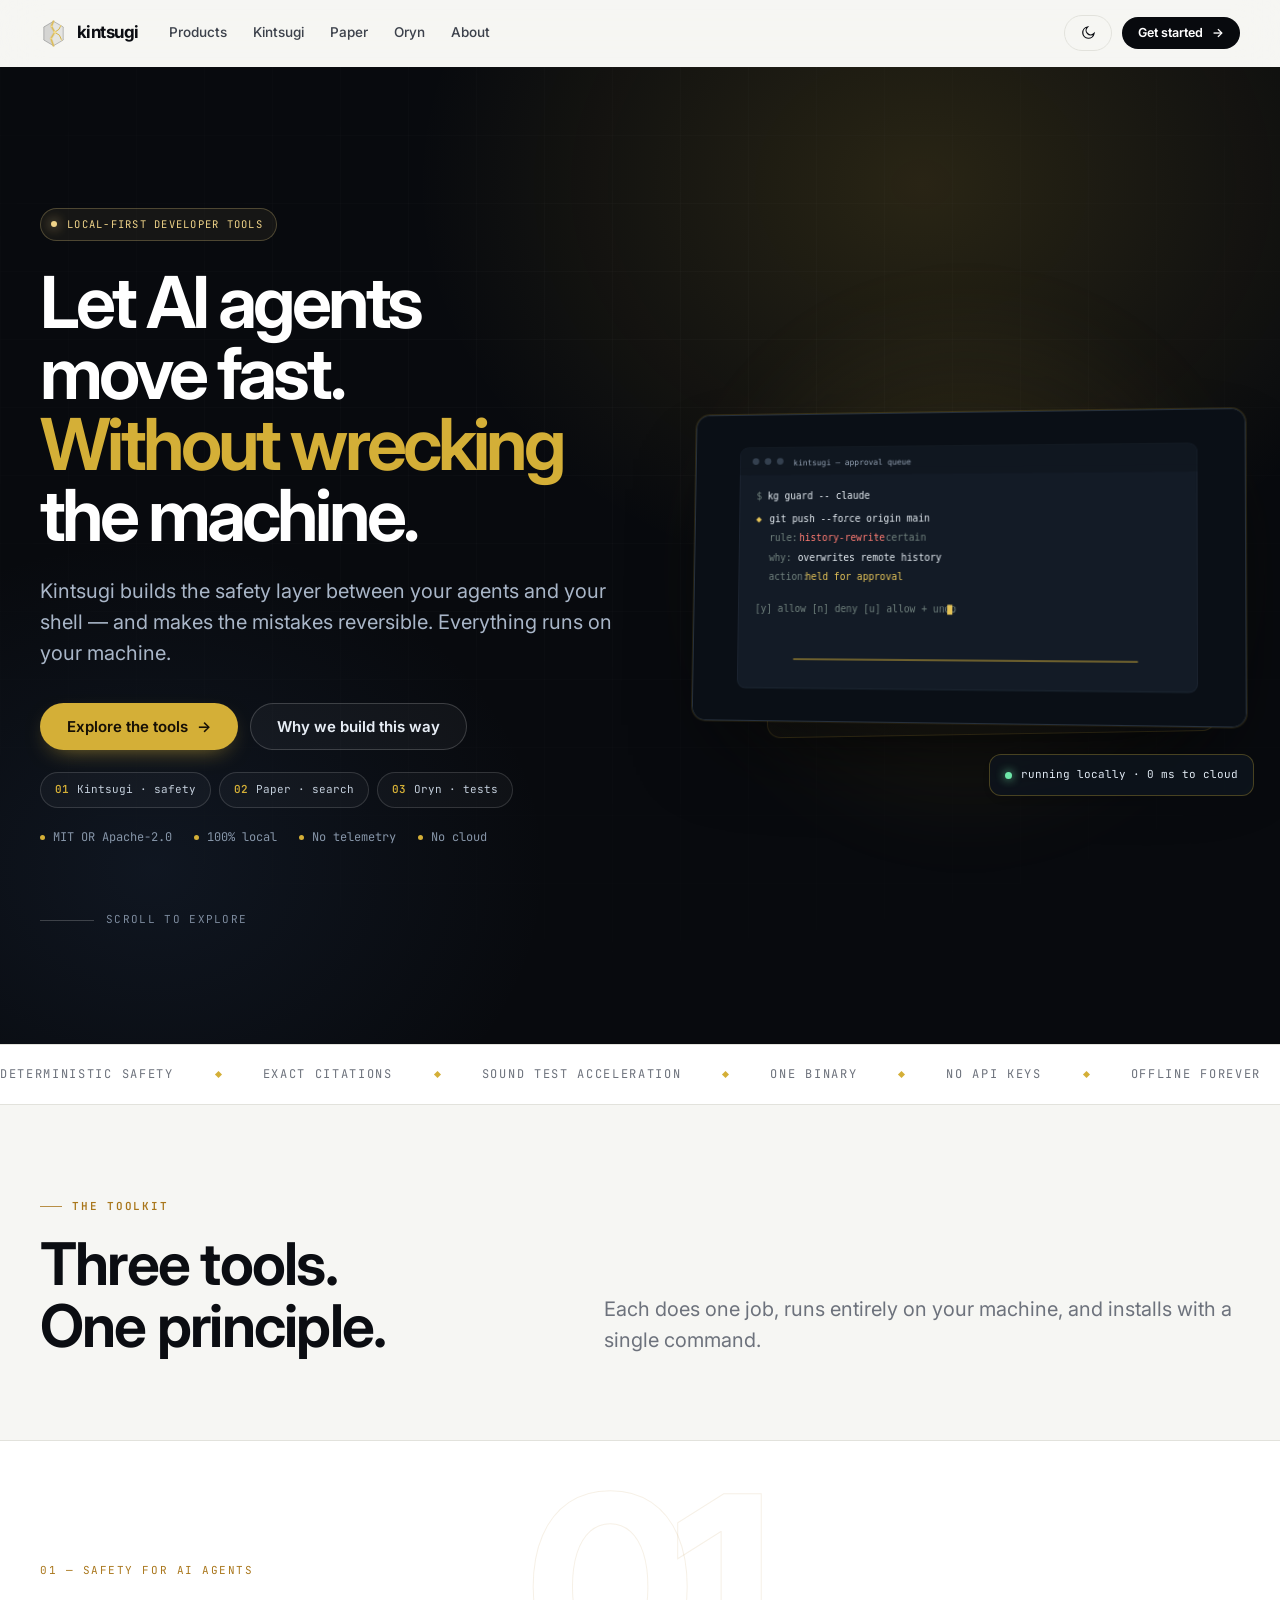
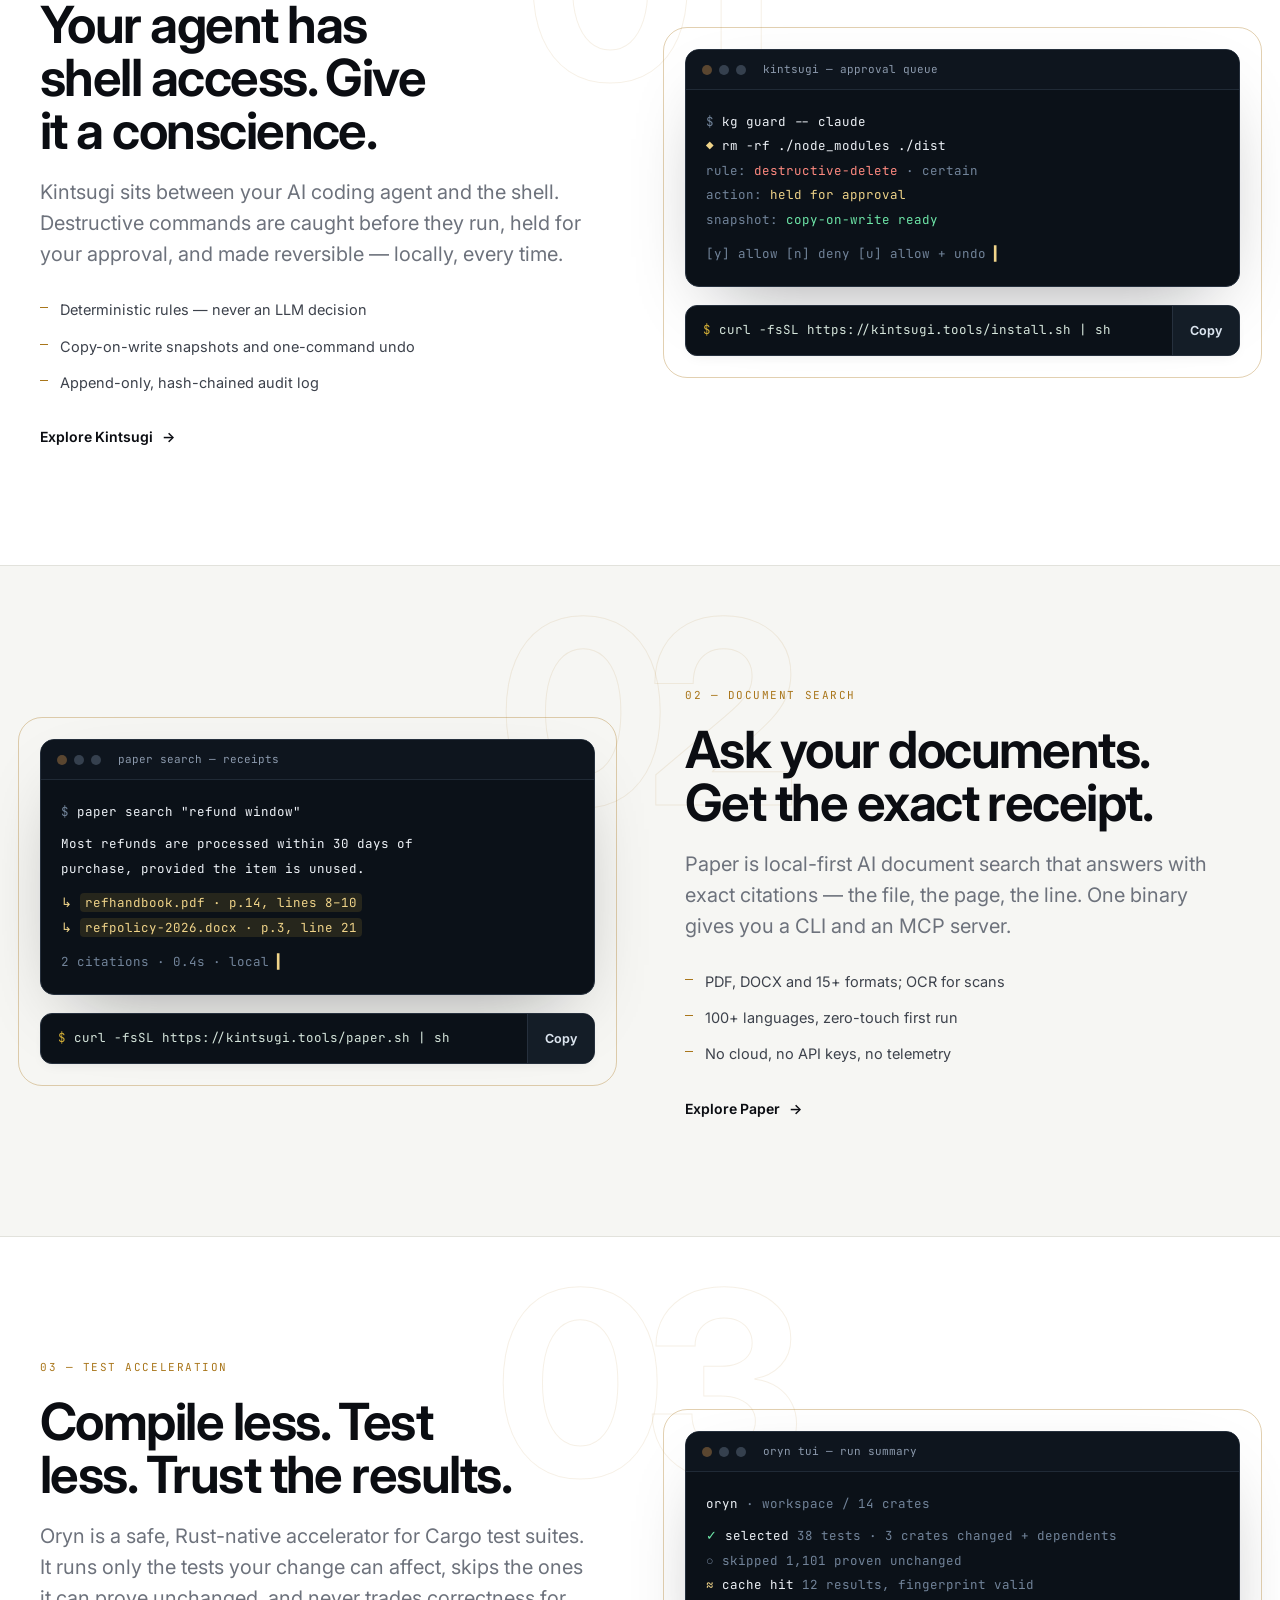
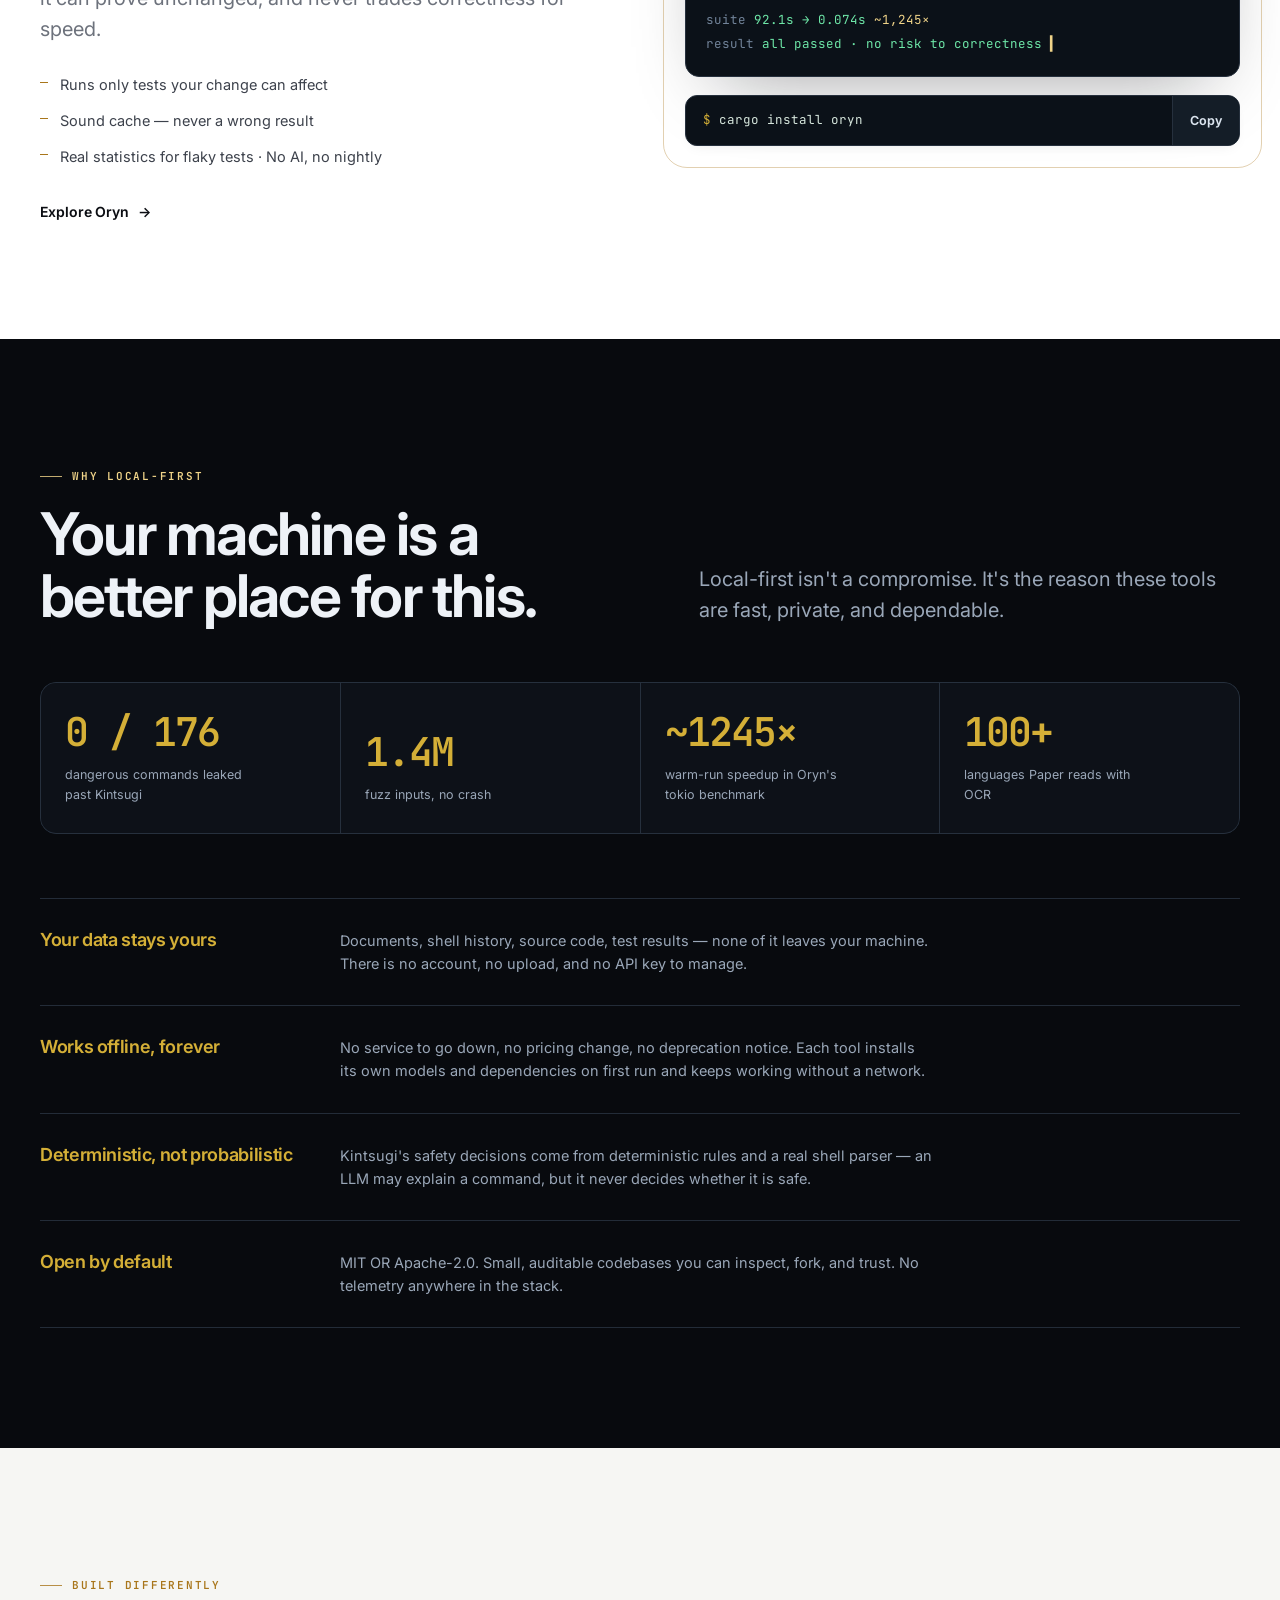
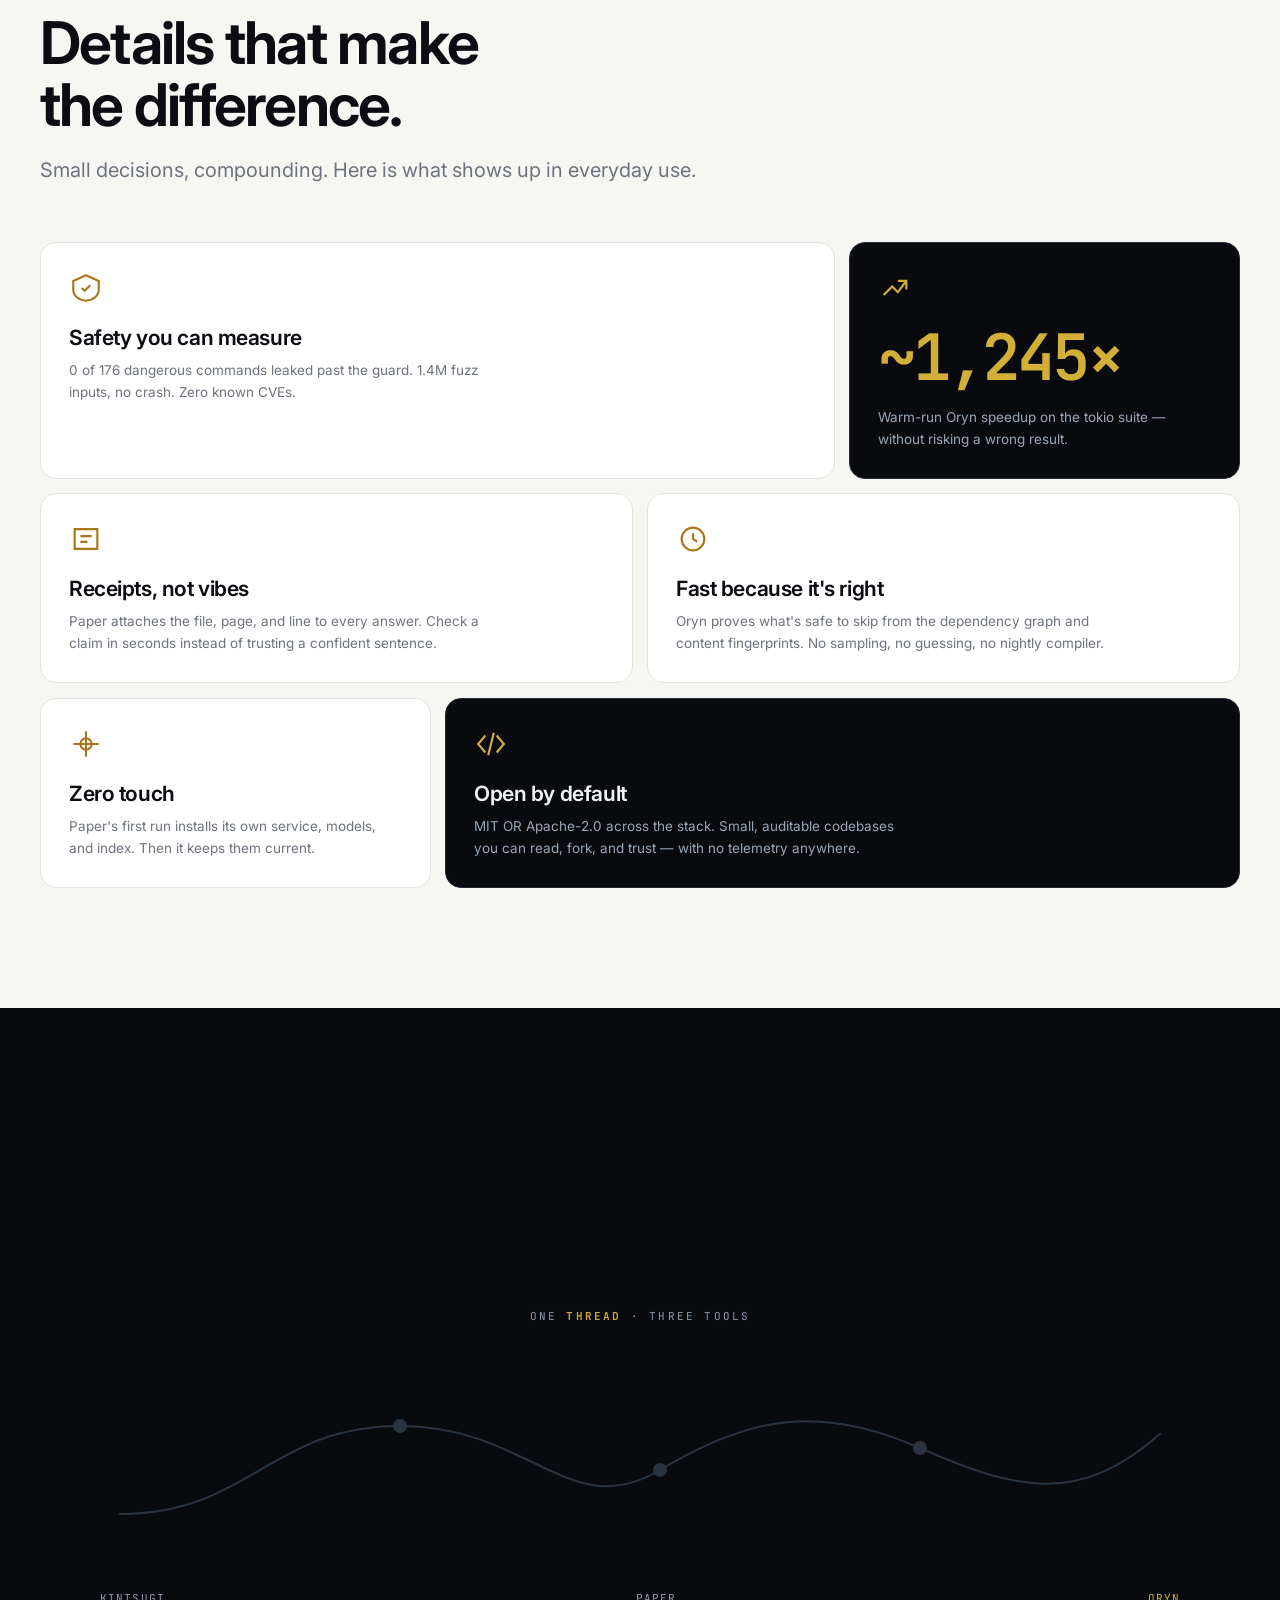
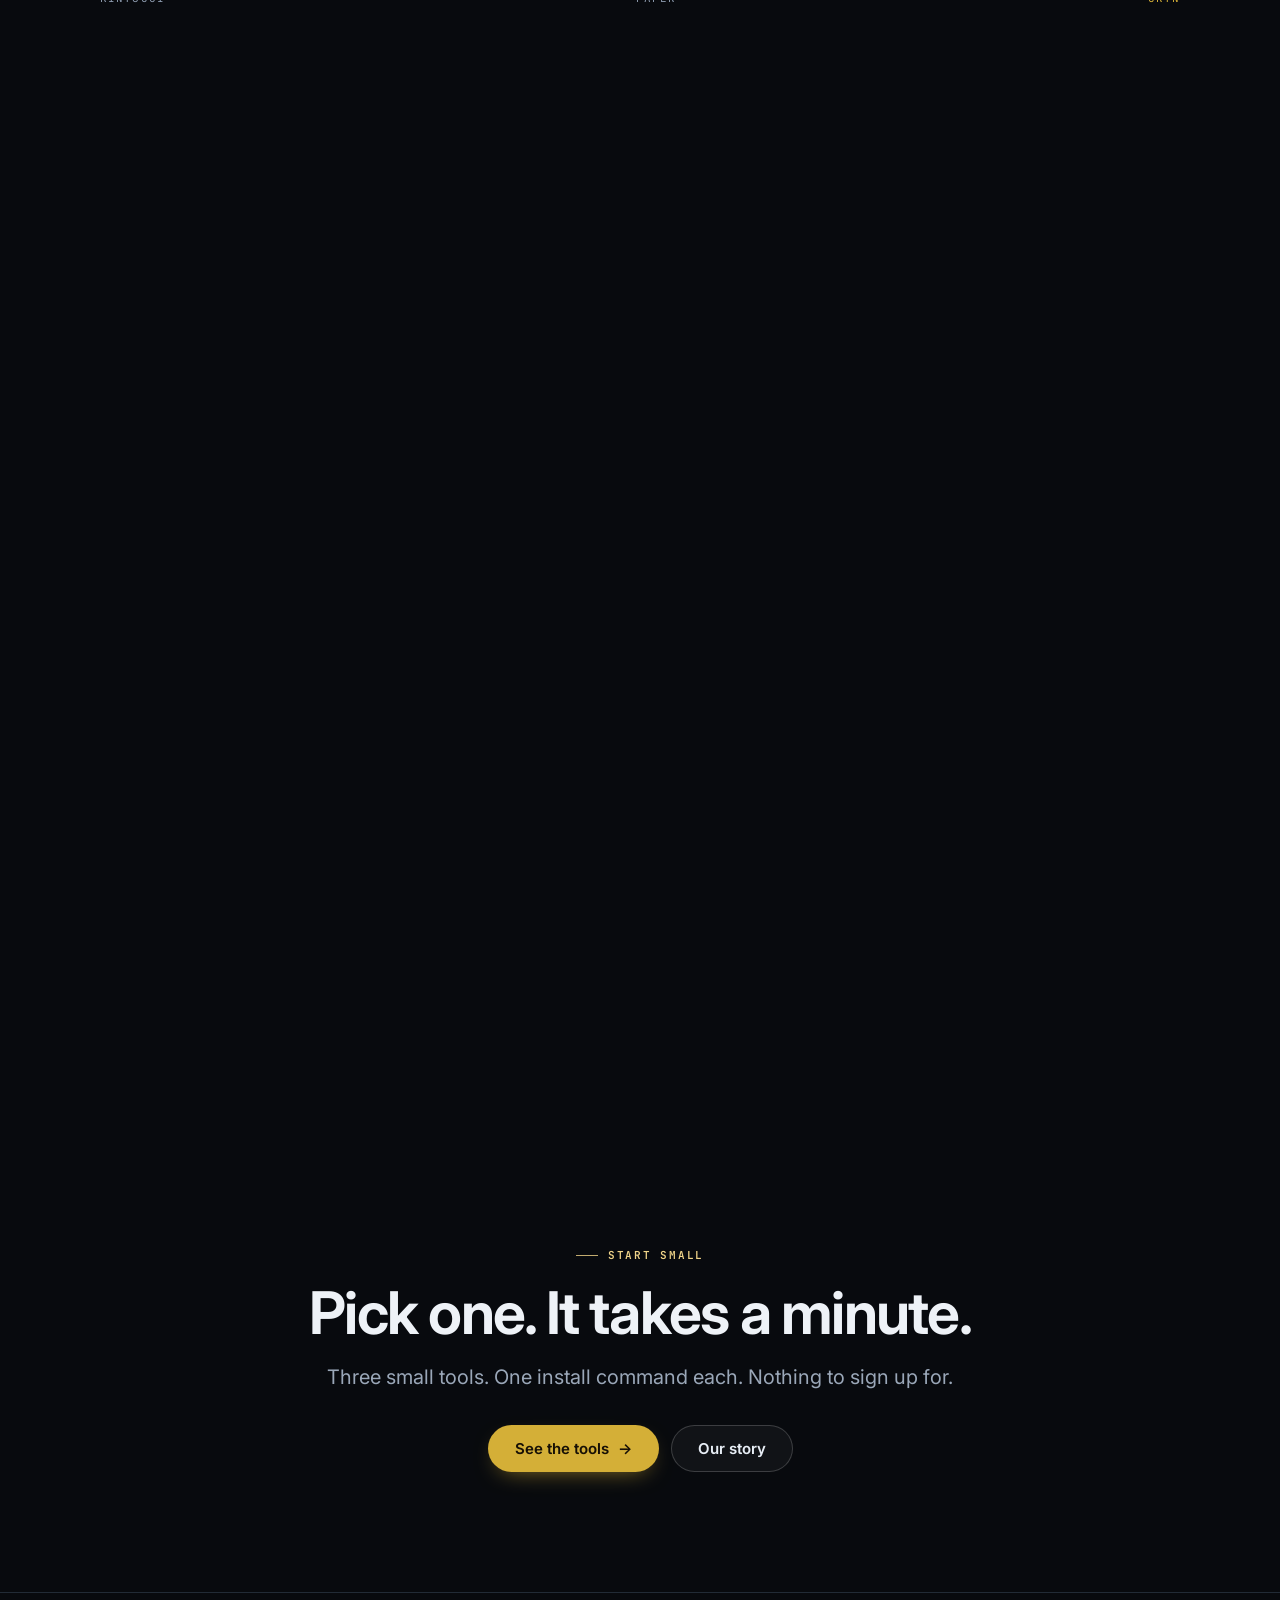
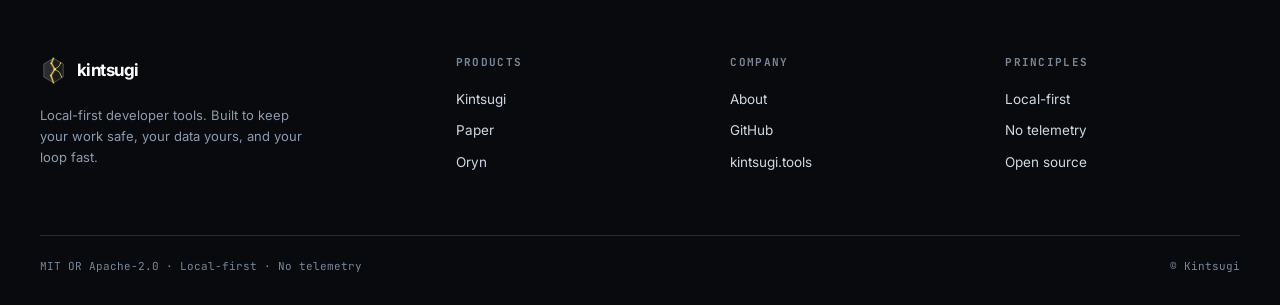
==== commit f90eaa79: "fix: analytics placeholder was bare text in head, rendering the ID on the page Wrap it in the gtag s" ====
--- a/site/index.html
+++ b/site/index.html
@@ -1,6 +1,11 @@
 <!doctype html>
 <html lang="en">
 <head>
+  <script>
+    // Set the theme before first paint: no flash for dark-mode readers.
+    try { if (localStorage.getItem("kintsugi-theme") === "dark") document.documentElement.setAttribute("data-theme", "dark"); } catch (e) {}
+  </script>
+
   <meta charset="utf-8">
   <script>document.documentElement.classList.add('js');</script>
   <meta name="viewport" content="width=device-width, initial-scale=1">
@@ -19,7 +24,15 @@
   <link href="https://fonts.googleapis.com/css2?family=Inter:wght@400;500;600;650;700;750&family=JetBrains+Mono:wght@400;500;600&display=swap" rel="stylesheet">
   <link rel="stylesheet" href="site.css">
   <script defer src="site.js"></script>
-  {G_ANALYTICS_TAG}
+  <!-- Analytics: the measurement ID is injected at deploy time; it is never
+       committed. Nothing here renders as page text. -->
+  <script async src="https://www.googletagmanager.com/gtag/js?id={G_ANALYTICS_TAG}"></script>
+  <script>
+    window.dataLayer = window.dataLayer || [];
+    function gtag() { dataLayer.push(arguments); }
+    gtag("js", new Date());
+    gtag("config", "{G_ANALYTICS_TAG}");
+  </script>
 </head>
 <body>
   <a class="skip" href="#main">Skip to content</a>
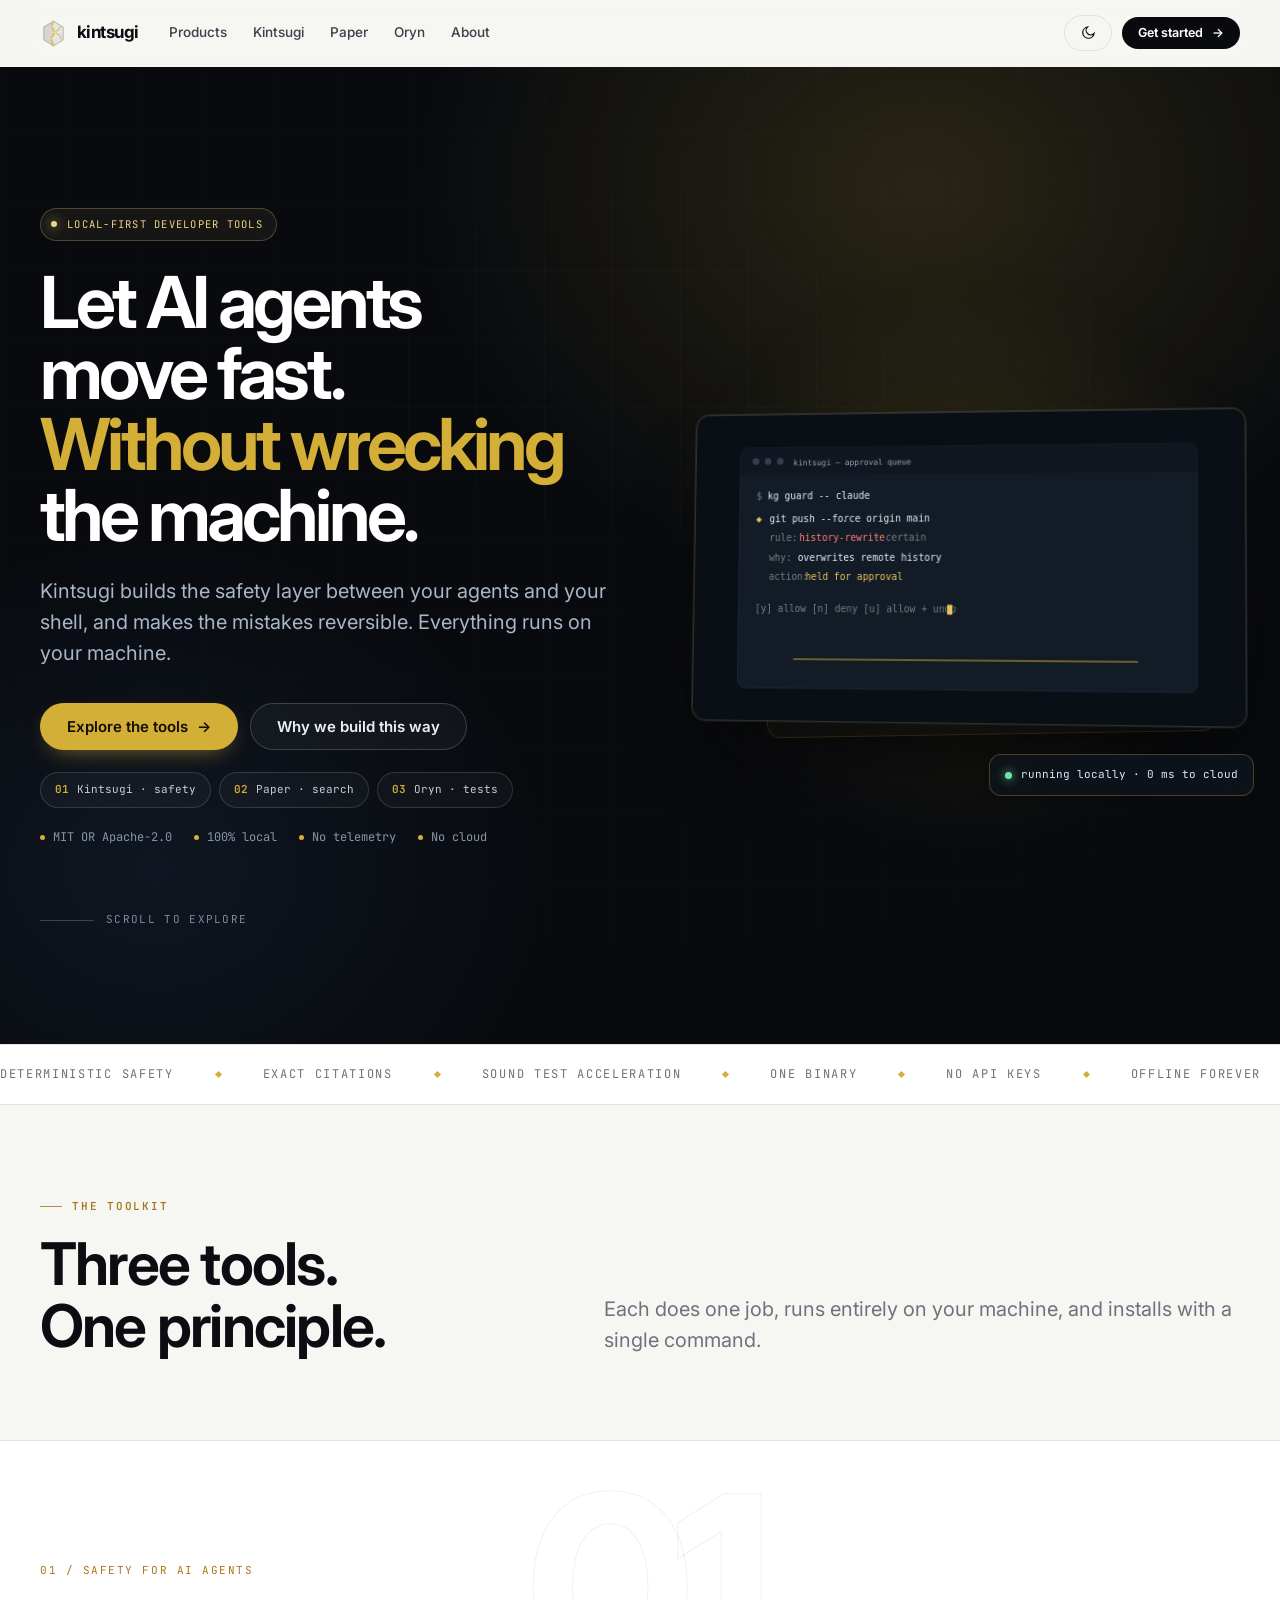
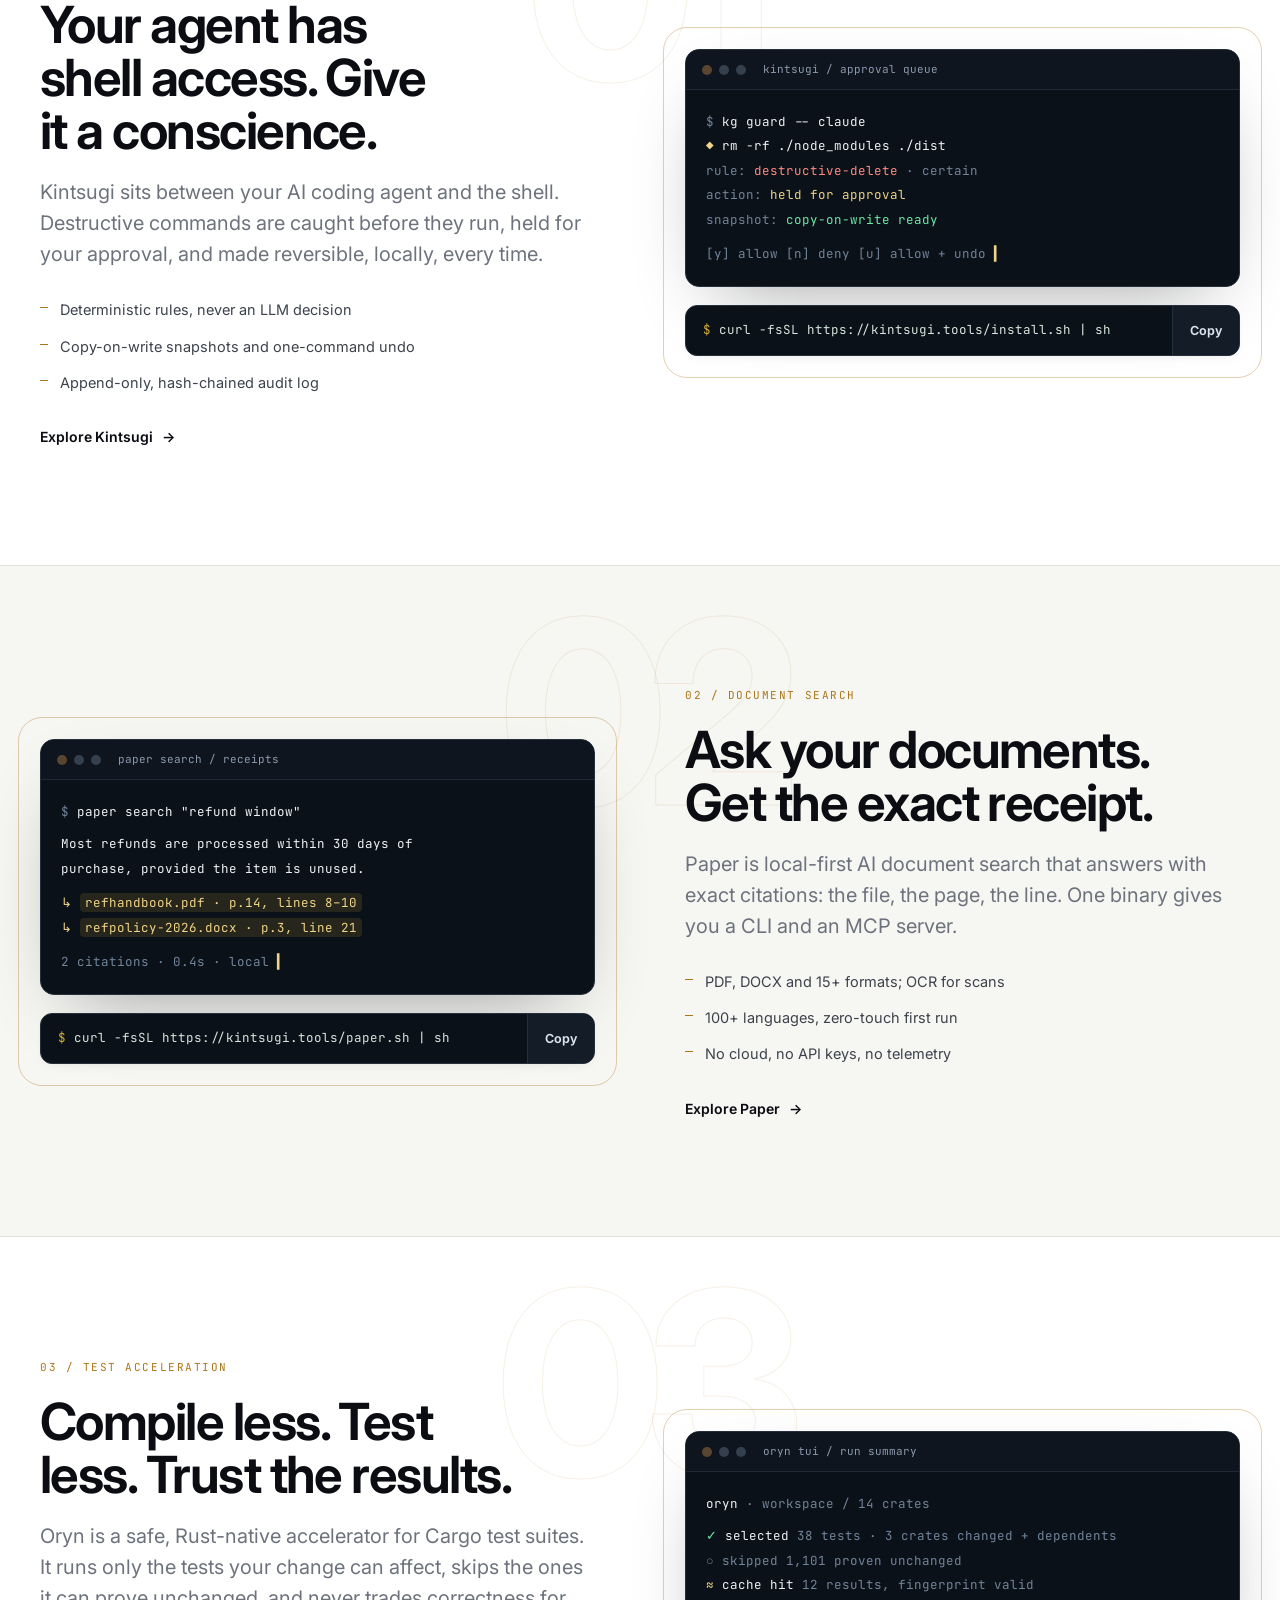
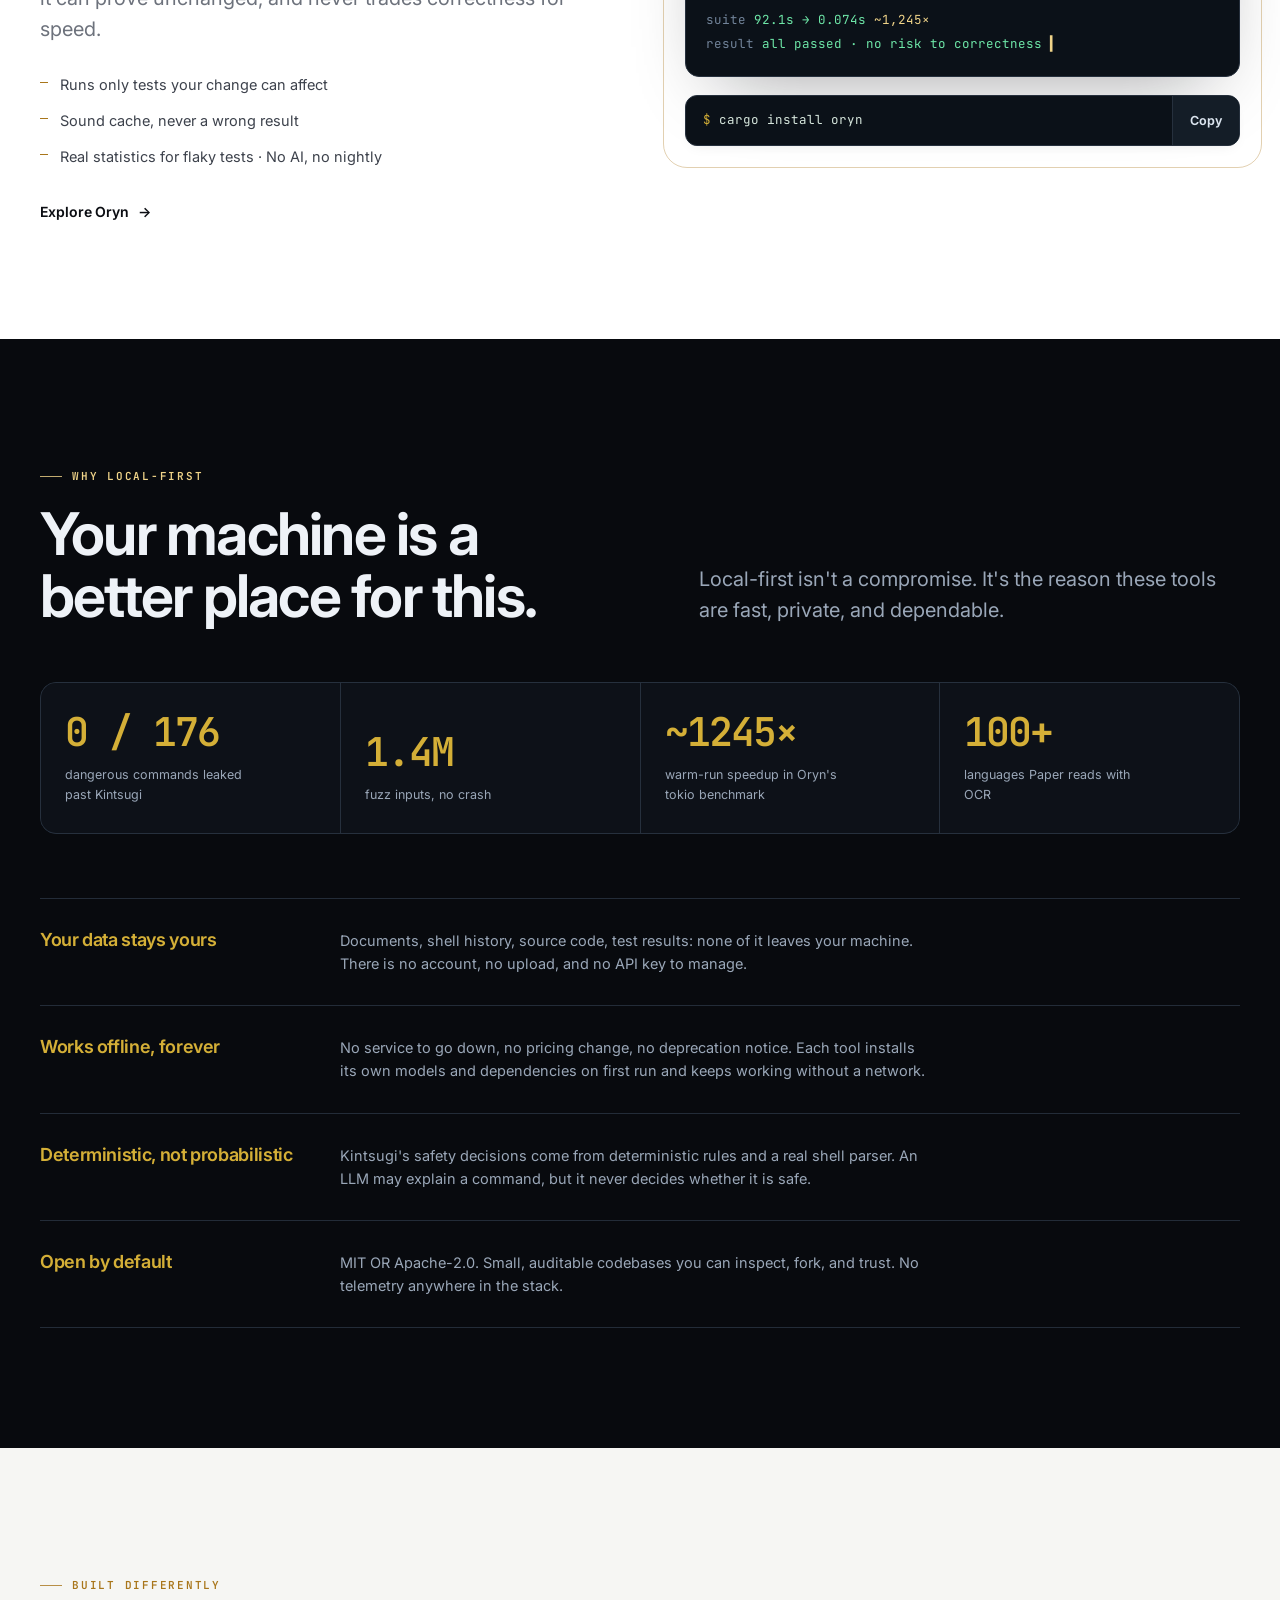
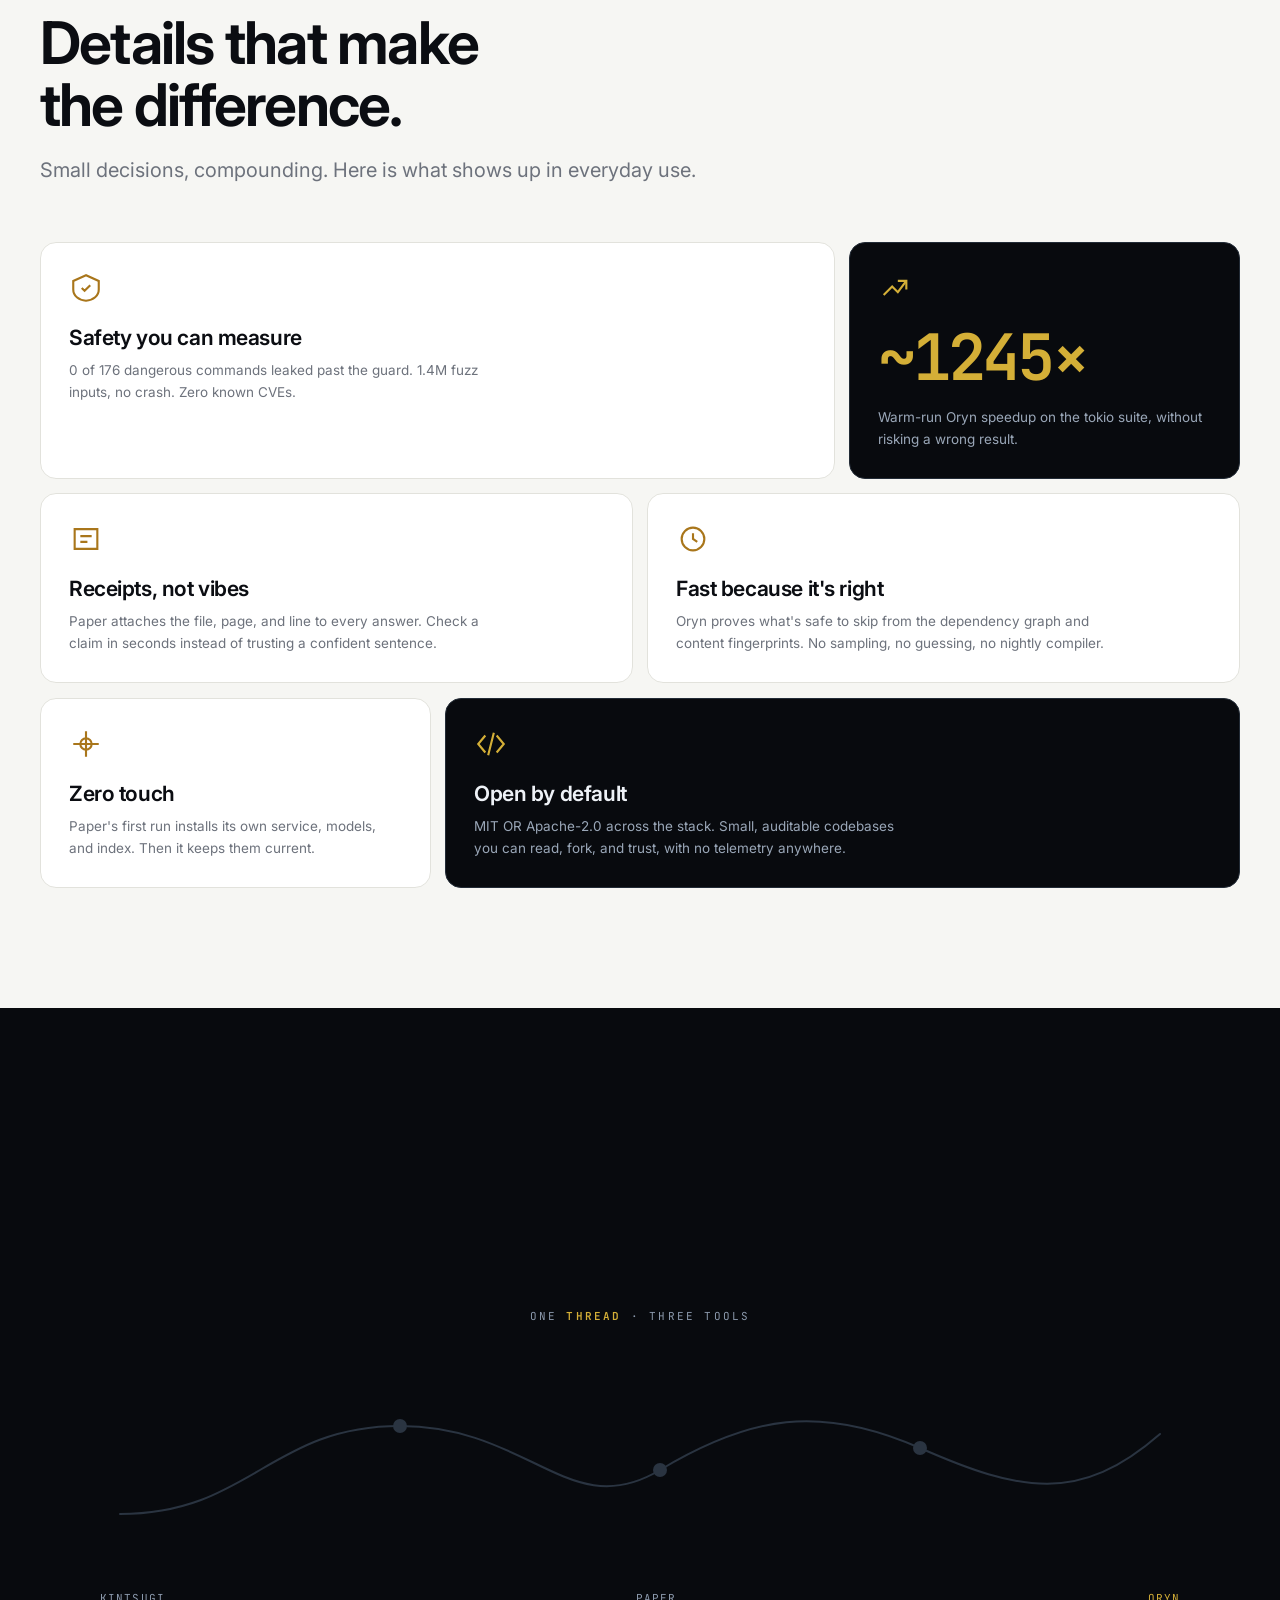
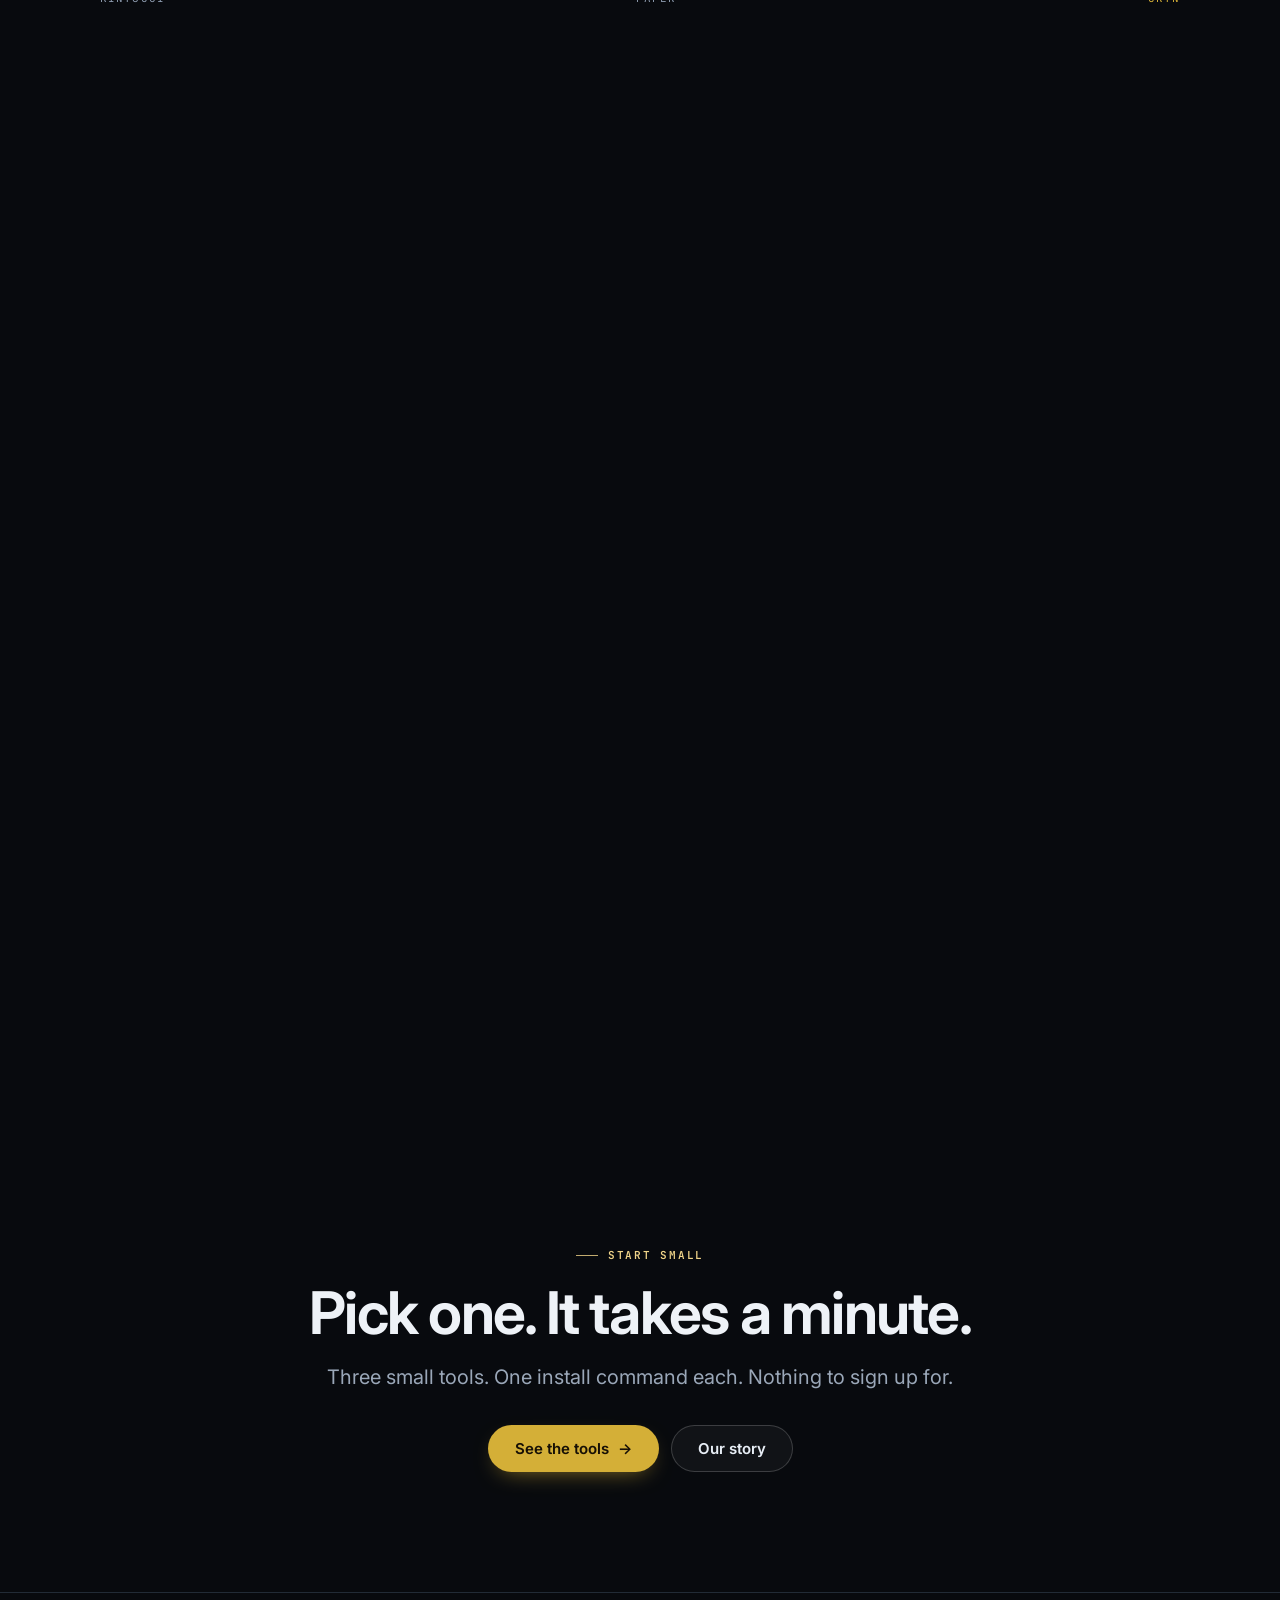
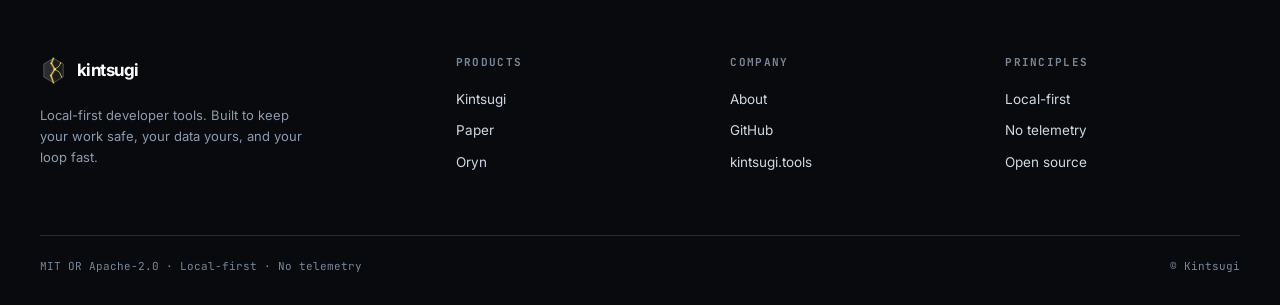
==== commit ebfa8af9: "copy: rewrite every em dash out of the site Em dashes read as machine-written prose and were the las" ====
--- a/site/index.html
+++ b/site/index.html
@@ -9,11 +9,11 @@
   <meta charset="utf-8">
   <script>document.documentElement.classList.add('js');</script>
   <meta name="viewport" content="width=device-width, initial-scale=1">
-  <title>Kintsugi — Local-first tools for building with AI agents</title>
+  <title>Kintsugi | Local-first tools for building with AI agents</title>
   <meta name="description" content="Kintsugi builds local-first developer tools: a safety layer for AI coding agents, exact-citation document search, and a safe Cargo test accelerator. No cloud, no telemetry.">
   <meta name="theme-color" content="#080a0e">
   <meta property="og:type" content="website">
-  <meta property="og:title" content="Kintsugi — Local-first tools for building with AI agents">
+  <meta property="og:title" content="Kintsugi | Local-first tools for building with AI agents">
   <meta property="og:description" content="Safety for AI agents. Document search with receipts. A faster Cargo test loop. All local, all yours.">
   <meta property="og:url" content="https://kintsugi.tools/">
   <meta property="og:image" content="https://kintsugi.tools/og.svg">
@@ -67,7 +67,7 @@
         <div class="hero-copy">
           <span class="hero-kicker"><i></i> Local-first developer tools</span>
           <h1>Let AI agents move fast. <br><span class="gold">Without wrecking</span> the machine.</h1>
-          <p class="lead">Kintsugi builds the safety layer between your agents and your shell — and makes the mistakes reversible. Everything runs on your machine.</p>
+          <p class="lead">Kintsugi builds the safety layer between your agents and your shell, and makes the mistakes reversible. Everything runs on your machine.</p>
           <div class="hero-actions">
             <a class="btn btn-gold btn-lg" href="#products">Explore the tools <span class="arrow" aria-hidden="true">→</span></a>
             <a class="btn btn-ghost btn-lg" href="about.html">Why we build this way</a>
@@ -123,11 +123,11 @@
         <div class="chapter-num" aria-hidden="true">01</div>
         <div class="container chapter-in">
           <div class="chapter-copy reveal reveal-up">
-            <span class="chapter-tag">01 — Safety for AI agents</span>
+            <span class="chapter-tag">01 / Safety for AI agents</span>
             <h2>Your agent has shell access. Give it a conscience.</h2>
-            <p class="lead">Kintsugi sits between your AI coding agent and the shell. Destructive commands are caught before they run, held for your approval, and made reversible — locally, every time.</p>
+            <p class="lead">Kintsugi sits between your AI coding agent and the shell. Destructive commands are caught before they run, held for your approval, and made reversible, locally, every time.</p>
             <ul class="chapter-points">
-              <li>Deterministic rules — never an LLM decision</li>
+              <li>Deterministic rules, never an LLM decision</li>
               <li>Copy-on-write snapshots and one-command undo</li>
               <li>Append-only, hash-chained audit log</li>
             </ul>
@@ -135,7 +135,7 @@
           </div>
           <div class="chapter-visual reveal reveal-scale" data-delay="100">
             <div class="term">
-              <div class="term-bar"><i class="term-dot"></i><i class="term-dot"></i><i class="term-dot"></i><span class="term-title">kintsugi — approval queue</span></div>
+              <div class="term-bar"><i class="term-dot"></i><i class="term-dot"></i><i class="term-dot"></i><span class="term-title">kintsugi / approval queue</span></div>
               <div class="term-body">
 <div><span class="c-dim">$</span> <span class="c-fg">kg guard -- claude</span></div>
 <div><span class="c-gold">◆</span> <span class="c-fg">rm -rf ./node_modules ./dist</span></div>
@@ -158,9 +158,9 @@
         <div class="chapter-num" aria-hidden="true">02</div>
         <div class="container chapter-in">
           <div class="chapter-copy reveal reveal-up">
-            <span class="chapter-tag">02 — Document search</span>
+            <span class="chapter-tag">02 / Document search</span>
             <h2>Ask your documents. Get the exact receipt.</h2>
-            <p class="lead">Paper is local-first AI document search that answers with exact citations — the file, the page, the line. One binary gives you a CLI and an MCP server.</p>
+            <p class="lead">Paper is local-first AI document search that answers with exact citations: the file, the page, the line. One binary gives you a CLI and an MCP server.</p>
             <ul class="chapter-points">
               <li>PDF, DOCX and 15+ formats; OCR for scans</li>
               <li>100+ languages, zero-touch first run</li>
@@ -170,7 +170,7 @@
           </div>
           <div class="chapter-visual reveal reveal-scale" data-delay="100">
             <div class="term">
-              <div class="term-bar"><i class="term-dot"></i><i class="term-dot"></i><i class="term-dot"></i><span class="term-title">paper search — receipts</span></div>
+              <div class="term-bar"><i class="term-dot"></i><i class="term-dot"></i><i class="term-dot"></i><span class="term-title">paper search / receipts</span></div>
               <div class="term-body">
 <div><span class="c-dim">$</span> <span class="c-fg">paper search "refund window"</span></div>
 <div style="margin-top:8px;"><span class="c-fg">Most refunds are processed within 30 days of</span></div>
@@ -193,19 +193,19 @@
         <div class="chapter-num" aria-hidden="true">03</div>
         <div class="container chapter-in">
           <div class="chapter-copy reveal reveal-up">
-            <span class="chapter-tag">03 — Test acceleration</span>
+            <span class="chapter-tag">03 / Test acceleration</span>
             <h2>Compile less. Test less. Trust the results.</h2>
             <p class="lead">Oryn is a safe, Rust-native accelerator for Cargo test suites. It runs only the tests your change can affect, skips the ones it can prove unchanged, and never trades correctness for speed.</p>
             <ul class="chapter-points">
               <li>Runs only tests your change can affect</li>
-              <li>Sound cache — never a wrong result</li>
+              <li>Sound cache, never a wrong result</li>
               <li>Real statistics for flaky tests · No AI, no nightly</li>
             </ul>
             <a class="chapter-cta" href="oryn.html">Explore Oryn <span class="arrow" aria-hidden="true">→</span></a>
           </div>
           <div class="chapter-visual reveal reveal-scale" data-delay="100">
             <div class="term">
-              <div class="term-bar"><i class="term-dot"></i><i class="term-dot"></i><i class="term-dot"></i><span class="term-title">oryn tui — run summary</span></div>
+              <div class="term-bar"><i class="term-dot"></i><i class="term-dot"></i><i class="term-dot"></i><span class="term-title">oryn tui / run summary</span></div>
               <div class="term-body">
 <div><span class="c-fg">oryn</span> <span class="c-dim">· workspace / 14 crates</span></div>
 <div style="margin-top:8px;"><span class="c-green">✓</span> <span class="c-fg">selected</span>      <span class="c-dim">38 tests · 3 crates changed + dependents</span></div>
@@ -243,9 +243,9 @@
         </div>
 
         <div class="feature-rows">
-          <div class="feature-row reveal"><h3>Your data stays yours</h3><p>Documents, shell history, source code, test results — none of it leaves your machine. There is no account, no upload, and no API key to manage.</p></div>
+          <div class="feature-row reveal"><h3>Your data stays yours</h3><p>Documents, shell history, source code, test results: none of it leaves your machine. There is no account, no upload, and no API key to manage.</p></div>
           <div class="feature-row reveal"><h3>Works offline, forever</h3><p>No service to go down, no pricing change, no deprecation notice. Each tool installs its own models and dependencies on first run and keeps working without a network.</p></div>
-          <div class="feature-row reveal"><h3>Deterministic, not probabilistic</h3><p>Kintsugi's safety decisions come from deterministic rules and a real shell parser — an LLM may explain a command, but it never decides whether it is safe.</p></div>
+          <div class="feature-row reveal"><h3>Deterministic, not probabilistic</h3><p>Kintsugi's safety decisions come from deterministic rules and a real shell parser. An LLM may explain a command, but it never decides whether it is safe.</p></div>
           <div class="feature-row reveal"><h3>Open by default</h3><p>MIT OR Apache-2.0. Small, auditable codebases you can inspect, fork, and trust. No telemetry anywhere in the stack.</p></div>
         </div>
       </div>
@@ -269,7 +269,7 @@
           <div class="bento-card narrow dark reveal reveal-up" data-delay="80">
             <svg class="bento-ico" viewBox="0 0 24 24" fill="none" stroke="currentColor" stroke-width="1.5" aria-hidden="true"><path d="M4 17 10 11l4 4 6-8"/><path d="M14 7h6v6"/></svg>
             <div class="bento-giant" data-count="1245" data-prefix="~" data-suffix="×">~1,245×</div>
-            <p class="bento-desc" style="margin-top:18px;">Warm-run Oryn speedup on the tokio suite — without risking a wrong result.</p>
+            <p class="bento-desc" style="margin-top:18px;">Warm-run Oryn speedup on the tokio suite, without risking a wrong result.</p>
           </div>
           <div class="bento-card half reveal reveal-up" data-delay="0">
             <svg class="bento-ico" viewBox="0 0 24 24" fill="none" stroke="currentColor" stroke-width="1.5" aria-hidden="true"><path d="M4 5h16v14H4z"/><path d="M8 10h8M8 14h5"/></svg>
@@ -289,13 +289,13 @@
           <div class="bento-card wide dark reveal reveal-up" data-delay="80">
             <svg class="bento-ico" viewBox="0 0 24 24" fill="none" stroke="currentColor" stroke-width="1.5" aria-hidden="true"><path d="M8 6 3 12l5 6M16 6l5 6-5 6M14 4l-4 16"/></svg>
             <h3>Open by default</h3>
-            <p class="bento-desc">MIT OR Apache-2.0 across the stack. Small, auditable codebases you can read, fork, and trust — with no telemetry anywhere.</p>
-          </div>
-        </div>
-      </div>
-    </section>
-
-    <!-- GOLD THREAD — signature scroll moment -->
+            <p class="bento-desc">MIT OR Apache-2.0 across the stack. Small, auditable codebases you can read, fork, and trust, with no telemetry anywhere.</p>
+          </div>
+        </div>
+      </div>
+    </section>
+
+    <!-- GOLD THREAD, signature scroll moment -->
     <section class="thread" aria-label="One thread, three tools">
       <div class="thread-sticky">
         <div class="thread-inner">
--- a/site/site.css
+++ b/site/site.css
@@ -1,5 +1,5 @@
 /* ============================================================
-   Kintsugi — cinematic product site
+   Kintsugi, cinematic product site
    Static, no build step. Neutral Modern token names preserved,
    rebound to the gold seam signature.
    ============================================================ */
@@ -56,7 +56,7 @@
   --container-max: 1200px;
   --section-y: 120px;
 
-  /* Motion — Apple-like controlled easing */
+  /* Motion, Apple-like controlled easing */
   --ease-out: cubic-bezier(0.16, 1, 0.3, 1);
   --ease-in-out: cubic-bezier(0.65, 0, 0.35, 1);
   --ease-standard: cubic-bezier(0.2, 0, 0, 1);
@@ -213,7 +213,7 @@
 .clip-note { margin-top: 12px; font-family: var(--font-mono); font-size: 11px; color: var(--meta); }
 
 /* ============================================================
-   HERO — cinematic
+   HERO, cinematic
    ============================================================ */
 .hero {
   position: relative; isolation: isolate; overflow: hidden;
@@ -254,7 +254,7 @@
 .hero-trust span { display: inline-flex; align-items: center; gap: 8px; }
 .hero-trust span::before { content: ""; width: 5px; height: 5px; border-radius: 50%; background: var(--gold); }
 
-/* Hero stage — layered floating panels */
+/* Hero stage, layered floating panels */
 .stage { position: relative; perspective: 1400px; min-height: 420px; display: grid; place-items: center; }
 .stage-glow {
   position: absolute; width: 118%; aspect-ratio: 1; border-radius: 50%;
@@ -381,7 +381,7 @@
 .feature-row .mono { color: #c9d4e2; }
 
 /* ============================================================
-   GOLD THREAD — signature scroll moment (no crack metaphor)
+   GOLD THREAD, signature scroll moment (no crack metaphor)
    ============================================================ */
 .thread { position: relative; height: 190vh; background: var(--ink); }
 .thread-sticky { position: sticky; top: 0; height: 100vh; display: grid; place-items: center; overflow: hidden; }
@@ -539,7 +539,7 @@
 }
 
 /* ============================================================
-   REDUCED MOTION — complete, static experience
+   REDUCED MOTION, complete, static experience
    ============================================================ */
 @media (prefers-reduced-motion: reduce) {
   html { scroll-behavior: auto; }
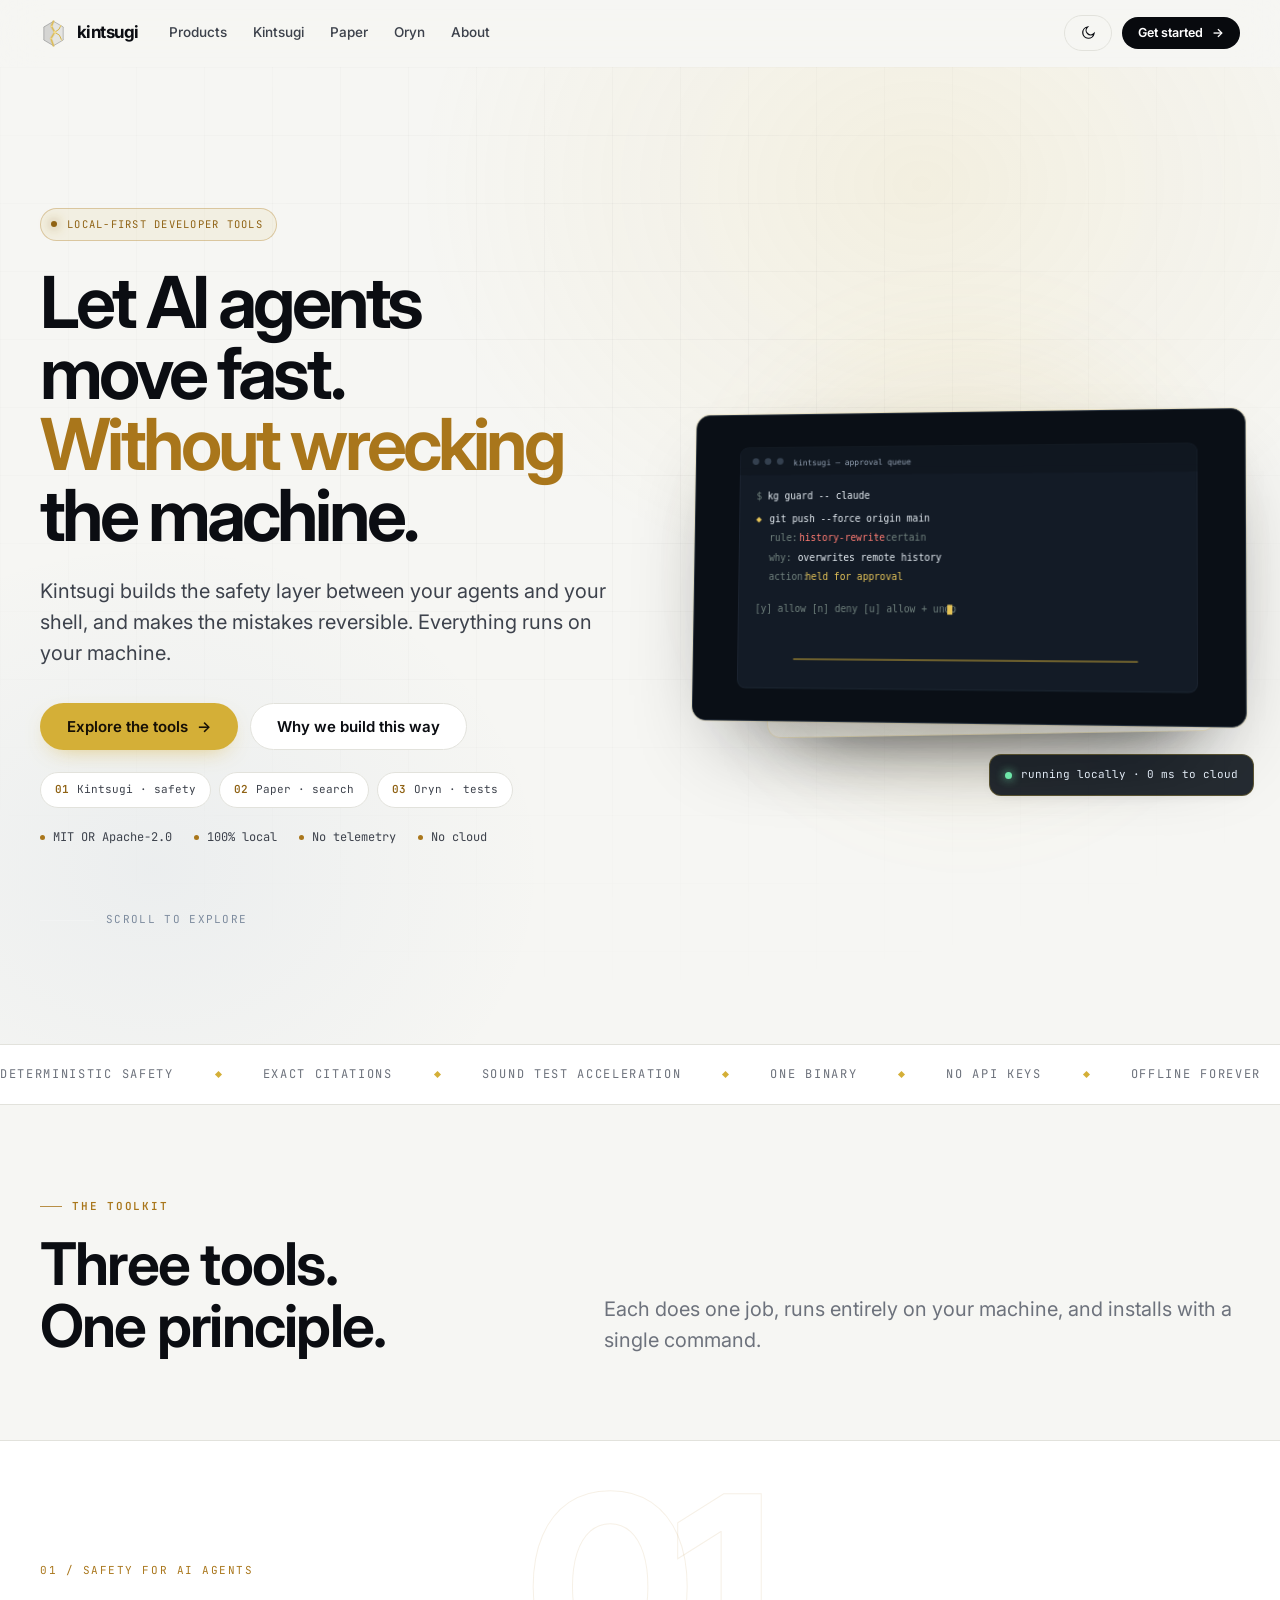
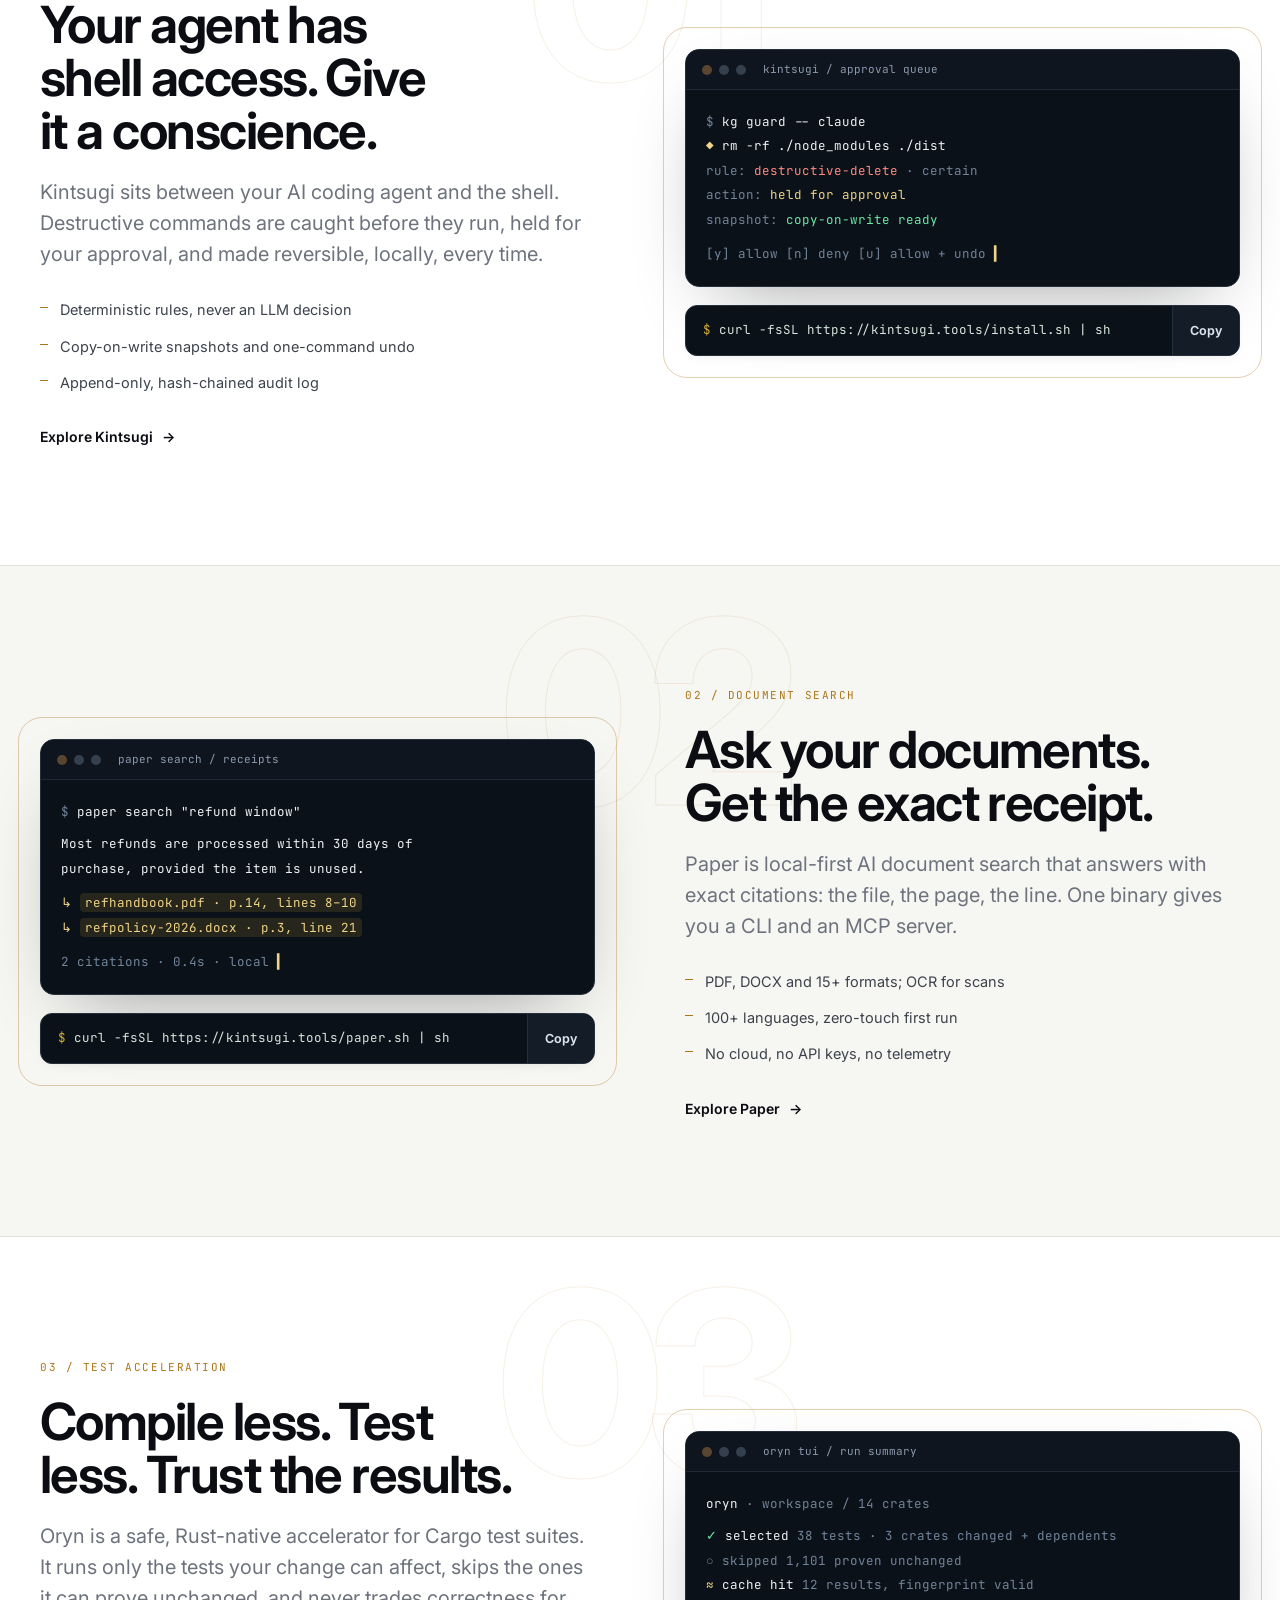
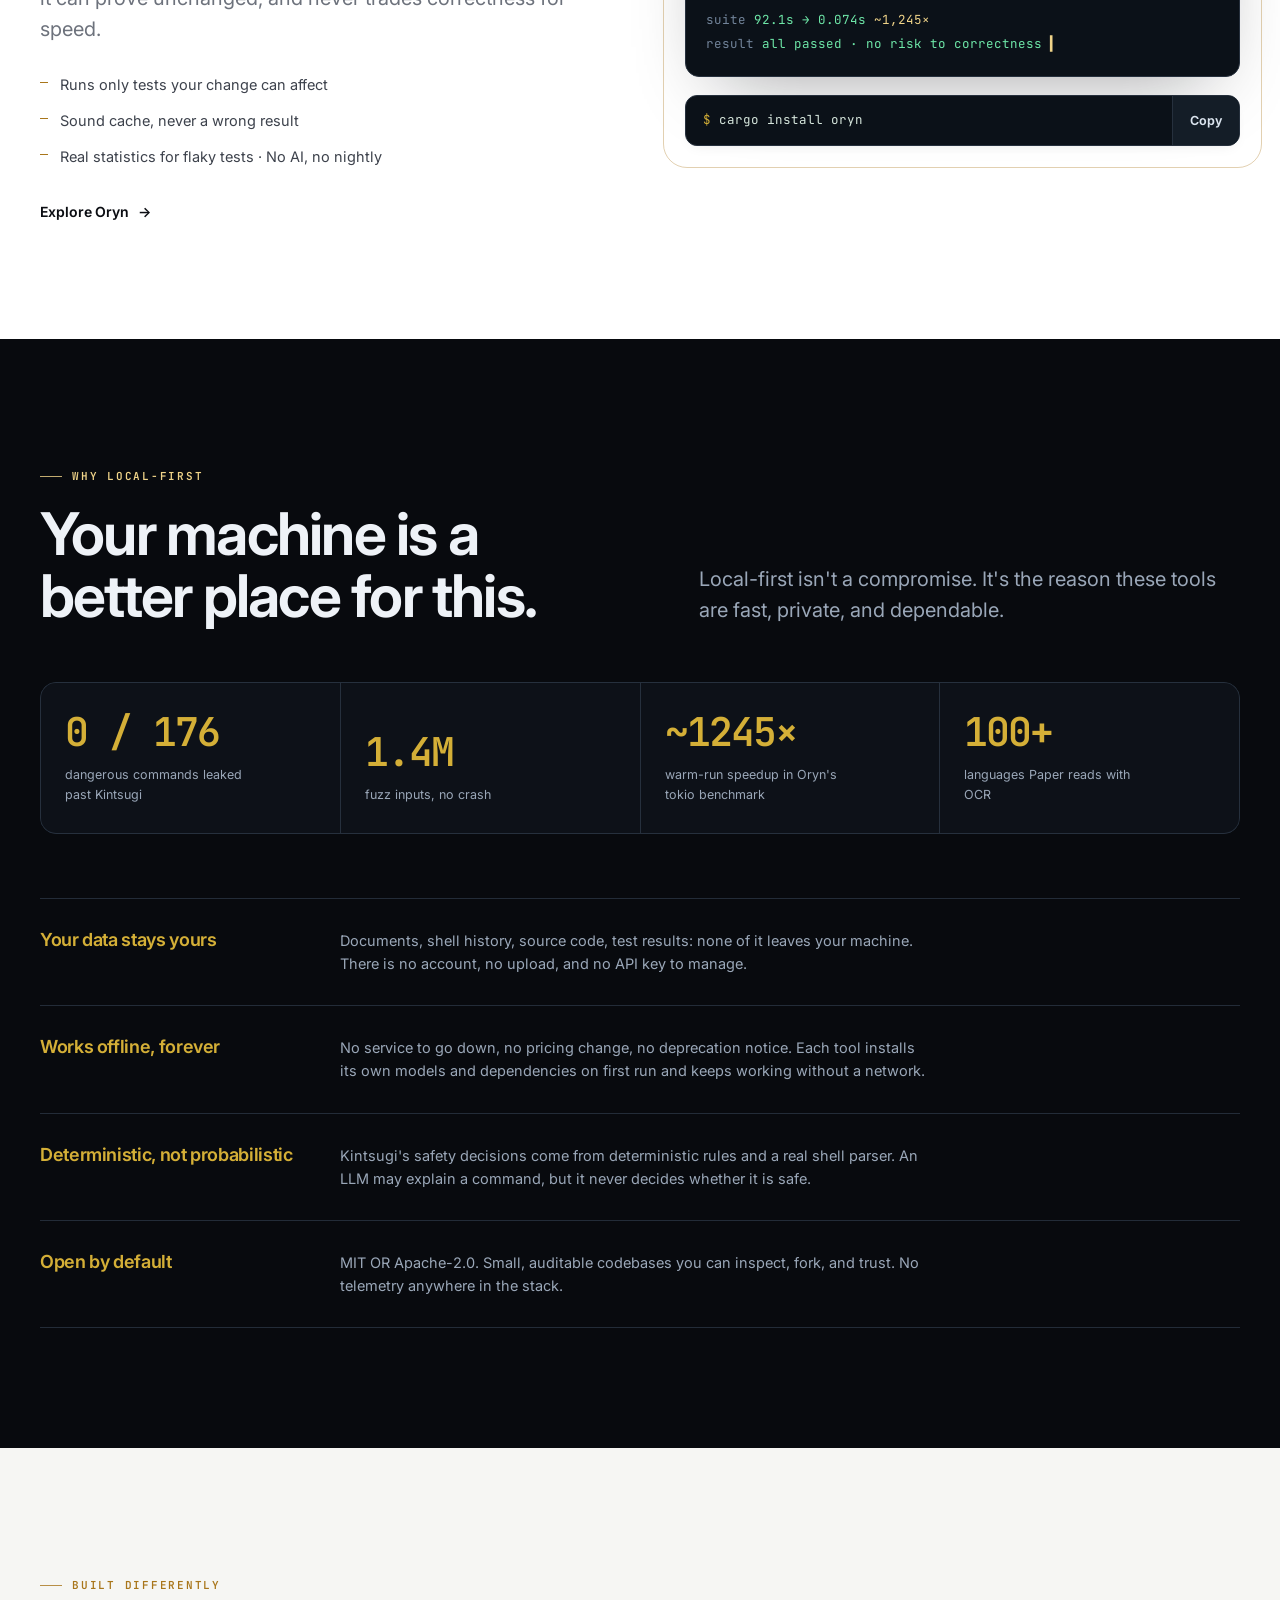
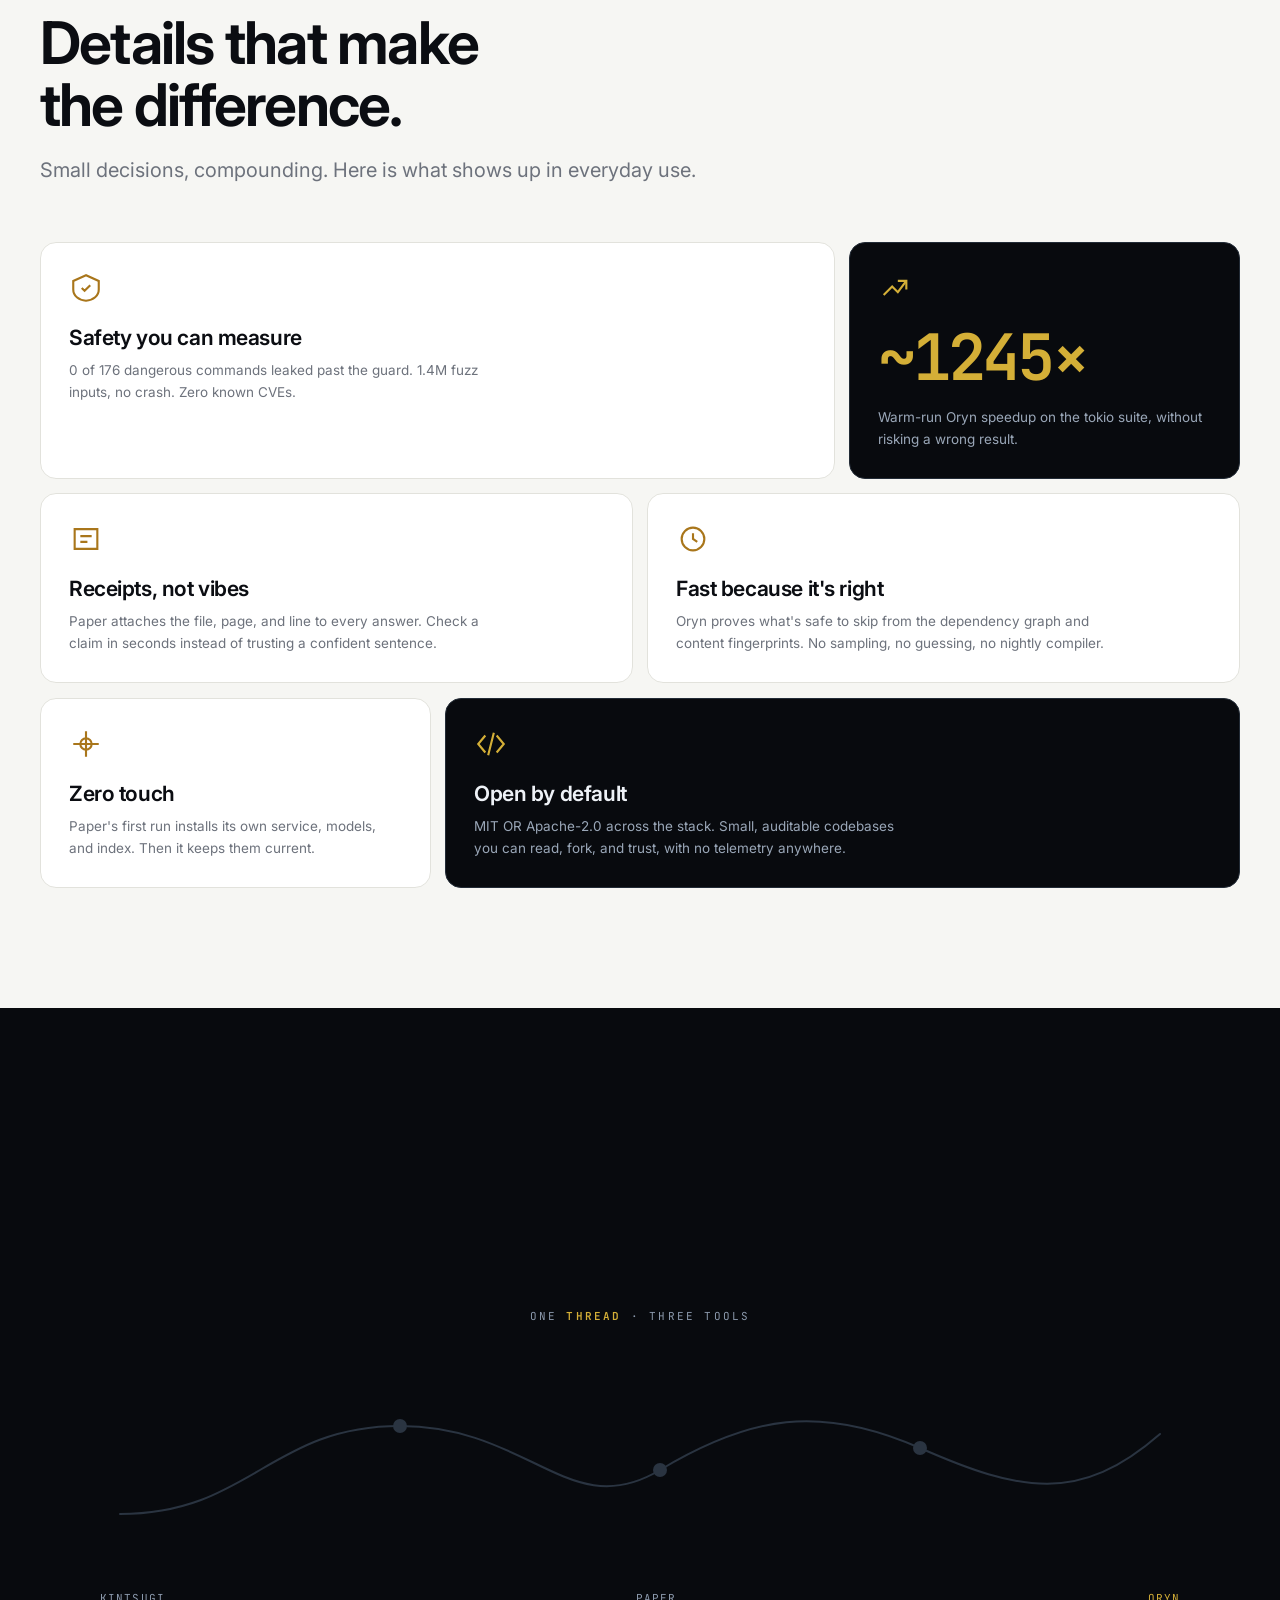
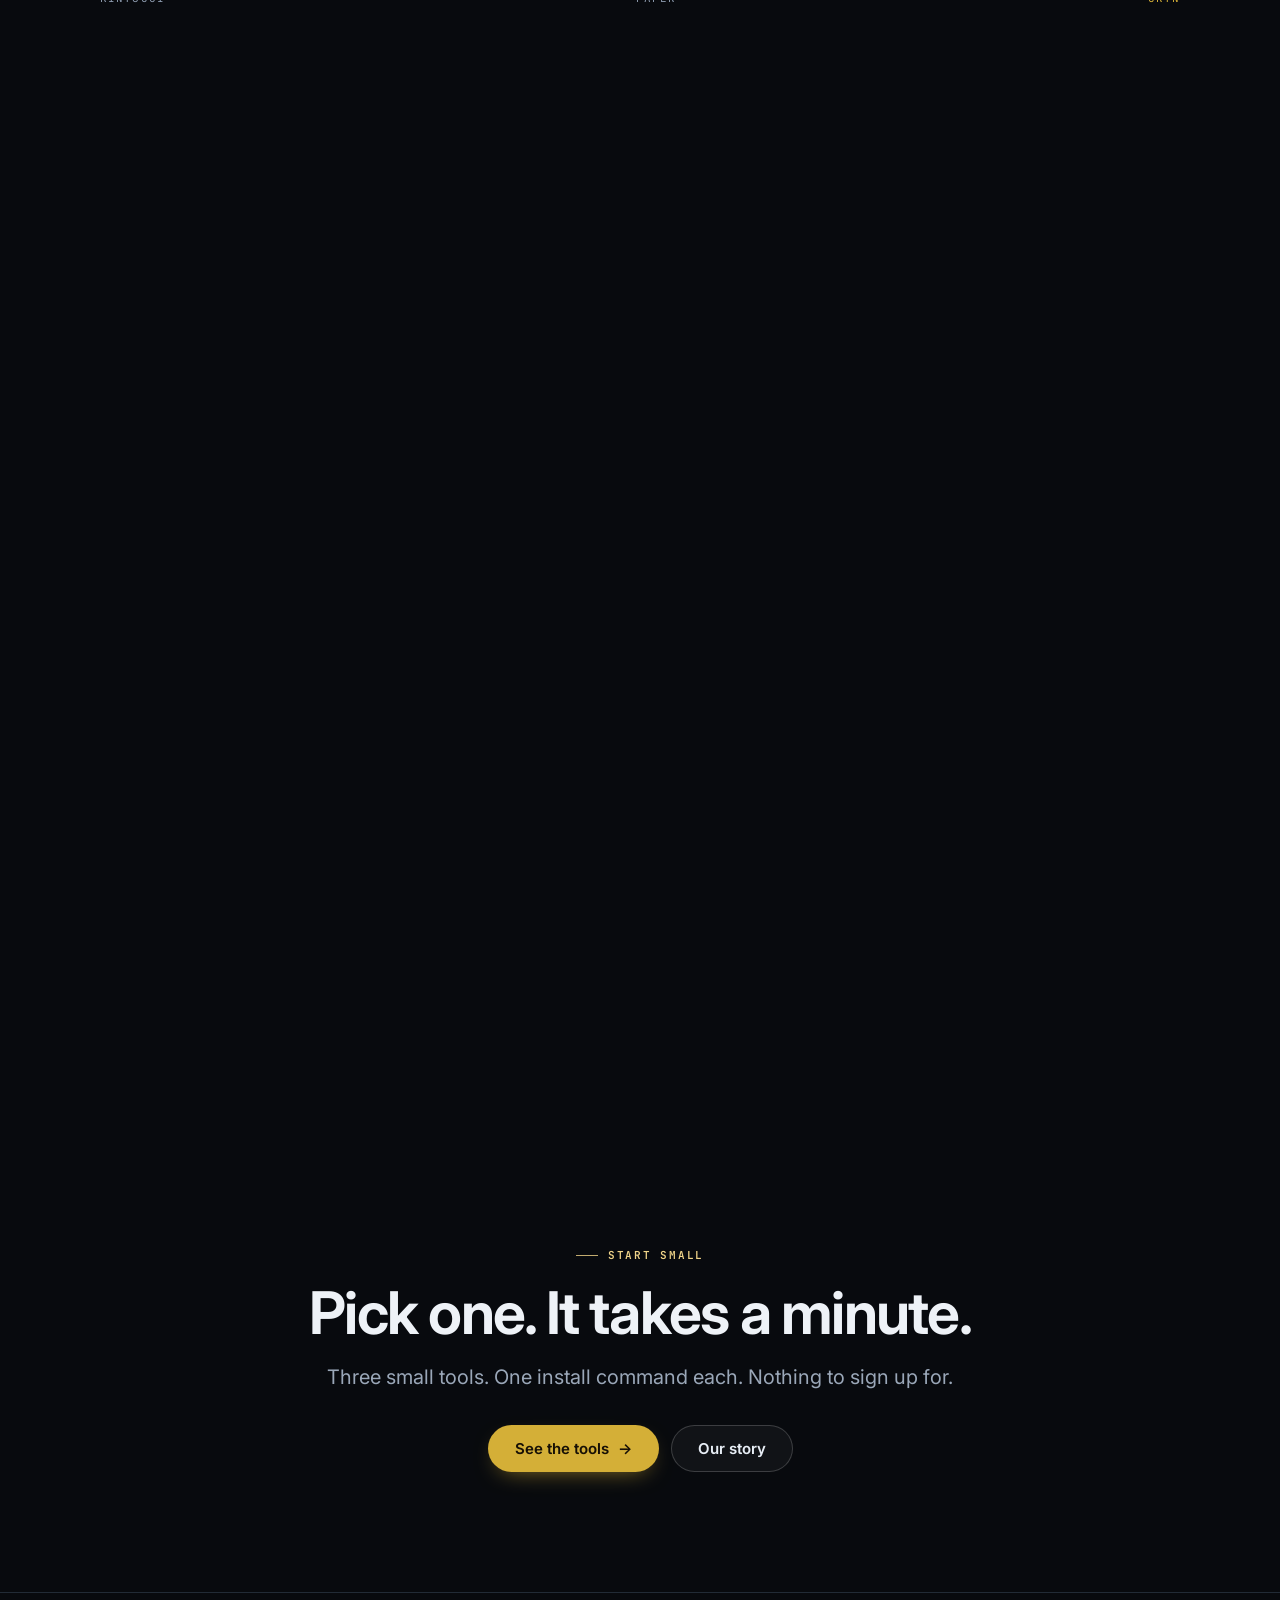
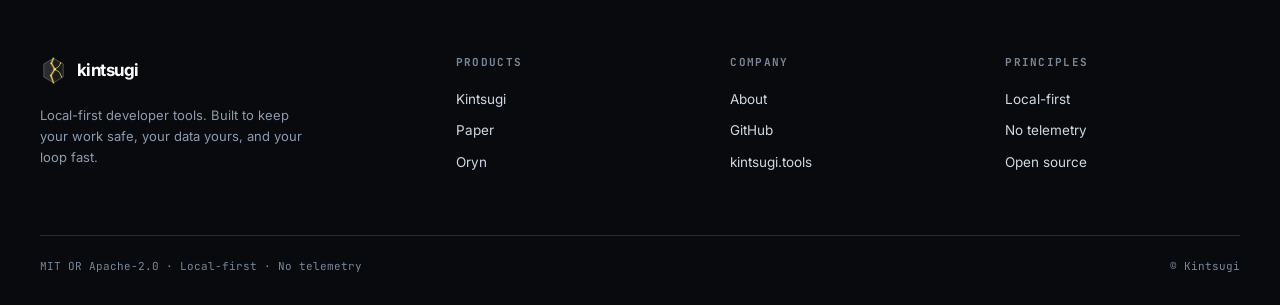
==== commit d27d83fb: "heroes follow light and dark mode; default to the OS theme" ====
--- a/site/index.html
+++ b/site/index.html
@@ -3,7 +3,7 @@
 <head>
   <script>
     // Set the theme before first paint: no flash for dark-mode readers.
-    try { if (localStorage.getItem("kintsugi-theme") === "dark") document.documentElement.setAttribute("data-theme", "dark"); } catch (e) {}
+    try { if ((localStorage.getItem("kintsugi-theme") || (matchMedia("(prefers-color-scheme: dark)").matches ? "dark" : "")) === "dark") document.documentElement.setAttribute("data-theme", "dark"); } catch (e) {}
   </script>
 
   <meta charset="utf-8">
--- a/site/site.css
+++ b/site/site.css
@@ -189,6 +189,20 @@
 .cmd button[data-copied="true"] { color: var(--dark-green); }
 .cmd-caption { margin-top: 11px; font-size: 12px; color: var(--meta); }
 .cmd-caption .mono { color: var(--fg-soft); }
+.phero .cmd-caption { color: var(--h-cap); }
+.phero .cmd { box-shadow: 0 18px 40px -22px rgba(8,10,14,0.45); }
+html[data-theme="dark"] .phero .cmd { box-shadow: var(--shadow-2); }
+/* Alternative install channels: same command bar, quieter, stacked under the
+   primary one-liner. Kept as real copy buttons so a reader never retypes a
+   package name. */
+.cmd-alt-label {
+  margin: 22px 0 10px; font-size: 11px; font-weight: 600;
+  letter-spacing: 0.08em; text-transform: uppercase; color: var(--meta);
+}
+.cmd-alt { display: grid; gap: 8px; width: 100%; }
+.cmd-alt .cmd { box-shadow: none; border-color: #1d2733; max-width: 100%; }
+.cmd-alt .cmd code { padding: 11px 15px; font-size: 12px; }
+.cmd-alt .cmd button { padding: 0 15px; font-size: 12px; }
 
 /* ---------- Terminal ---------- */
 .term {
@@ -215,22 +229,40 @@
 /* ============================================================
    HERO, cinematic
    ============================================================ */
+.hero, .phero {
+  /* Hero palette: light by default, the original dark band under data-theme="dark". */
+  --h-bg: var(--bg); --h-fg: var(--fg); --h-lead: var(--fg-soft); --h-meta: var(--fg-soft); --h-cap: var(--fg-soft);
+  --h-gold: var(--gold-deep); --h-gold-text: var(--accent-hover);
+  --h-glow: rgba(212,175,55,0.10); --h-glow-2: rgba(70,110,170,0.06); --h-grid: rgba(11,13,18,0.05);
+  --h-kicker-line: var(--gold-line); --h-kicker-bg: var(--gold-wash);
+  --h-btn-fg: var(--fg); --h-btn-line: var(--border); --h-btn-bg: var(--surface);
+  --h-chip-line: var(--border); --h-chip-fg: var(--fg-soft); --h-chip-bg: var(--surface); --h-chip-hover: var(--fg);
+}
+html[data-theme="dark"] .hero, html[data-theme="dark"] .phero {
+  --h-bg: var(--ink); --h-fg: #fff; --h-lead: #a9b6c8; --h-meta: #8695a8; --h-cap: var(--meta);
+  --h-gold: var(--gold); --h-gold-text: var(--dark-gold);
+  --h-glow: rgba(212,175,55,0.16); --h-glow-2: rgba(70,110,170,0.12); --h-grid: rgba(255,255,255,0.032);
+  --h-kicker-line: rgba(240,212,137,0.26); --h-kicker-bg: rgba(240,212,137,0.06);
+  --h-btn-fg: #e7edf5; --h-btn-line: rgba(255,255,255,0.18); --h-btn-bg: rgba(255,255,255,0.04);
+  --h-chip-line: rgba(255,255,255,0.14); --h-chip-fg: #c3cedb; --h-chip-bg: rgba(255,255,255,0.03); --h-chip-hover: #fff;
+}
+html[data-theme="dark"] .phero { --h-lead: #aab7c9; --h-meta: #8594a8; --h-grid: rgba(255,255,255,0.028); --h-glow: rgba(212,175,55,0.15); }
 .hero {
   position: relative; isolation: isolate; overflow: hidden;
-  background: var(--ink); color: var(--dark-fg);
+  background: var(--h-bg); color: var(--h-fg);
   padding-block: clamp(90px, 11vw, 150px) clamp(80px, 9vw, 130px);
 }
 .hero::before {
   content: ""; position: absolute; inset: 0; z-index: -2;
   background:
-    radial-gradient(58% 62% at 72% 12%, rgba(212, 175, 55, 0.16), transparent 68%),
-    radial-gradient(44% 48% at 12% 82%, rgba(70, 110, 170, 0.12), transparent 70%);
+    radial-gradient(58% 62% at 72% 12%, var(--h-glow), transparent 68%),
+    radial-gradient(44% 48% at 12% 82%, var(--h-glow-2), transparent 70%);
 }
 .hero::after {
   content: ""; position: absolute; inset: 0; z-index: -1; opacity: 0.55;
   background-image:
-    linear-gradient(rgba(255,255,255,0.032) 1px, transparent 1px),
-    linear-gradient(90deg, rgba(255,255,255,0.032) 1px, transparent 1px);
+    linear-gradient(var(--h-grid) 1px, transparent 1px),
+    linear-gradient(90deg, var(--h-grid) 1px, transparent 1px);
   background-size: 68px 68px;
   mask-image: radial-gradient(80% 70% at 50% 30%, #000 20%, transparent 100%);
   -webkit-mask-image: radial-gradient(80% 70% at 50% 30%, #000 20%, transparent 100%);
@@ -239,20 +271,20 @@
 .hero-copy { position: relative; z-index: 2; }
 .hero-kicker {
   display: inline-flex; align-items: center; gap: 10px; padding: 7px 13px 7px 10px;
-  border: 1px solid rgba(240, 212, 137, 0.26); border-radius: 999px;
-  background: rgba(240, 212, 137, 0.06); color: var(--dark-gold);
+  border: 1px solid var(--h-kicker-line); border-radius: 999px;
+  background: var(--h-kicker-bg); color: var(--h-gold-text);
   font-family: var(--font-mono); font-size: 10.5px; letter-spacing: 0.12em; text-transform: uppercase;
 }
-.hero-kicker i { width: 6px; height: 6px; border-radius: 50%; background: var(--dark-gold); box-shadow: 0 0 12px var(--dark-gold); }
-.hero h1 { margin-top: 26px; color: #fff; font-size: clamp(44px, 5.6vw, 74px); }
-.hero h1 .gold { color: var(--gold); }
-.hero .lead { margin-top: 26px; color: #a9b6c8; max-width: 52ch; }
+.hero-kicker i { width: 6px; height: 6px; border-radius: 50%; background: var(--h-gold-text); box-shadow: 0 0 12px var(--h-gold-text); }
+.hero h1 { margin-top: 26px; color: var(--h-fg); font-size: clamp(44px, 5.6vw, 74px); }
+.hero h1 .gold { color: var(--h-gold); }
+.hero .lead { margin-top: 26px; color: var(--h-lead); max-width: 52ch; }
 .hero-actions { display: flex; flex-wrap: wrap; gap: 12px; margin-top: 34px; }
-.hero-actions .btn-ghost { color: #e7edf5; border-color: rgba(255,255,255,0.18); background: rgba(255,255,255,0.04); }
-.hero-actions .btn-ghost:hover { border-color: var(--gold); color: var(--gold); }
-.hero-trust { display: flex; flex-wrap: wrap; gap: 10px 22px; margin-top: 34px; font-size: 12px; color: #8695a8; font-family: var(--font-mono); }
+.hero-actions .btn-ghost { color: var(--h-btn-fg); border-color: var(--h-btn-line); background: var(--h-btn-bg); }
+.hero-actions .btn-ghost:hover { border-color: var(--h-gold); color: var(--h-gold-text); }
+.hero-trust { display: flex; flex-wrap: wrap; gap: 10px 22px; margin-top: 34px; font-size: 12px; color: var(--h-meta); font-family: var(--font-mono); }
 .hero-trust span { display: inline-flex; align-items: center; gap: 8px; }
-.hero-trust span::before { content: ""; width: 5px; height: 5px; border-radius: 50%; background: var(--gold); }
+.hero-trust span::before { content: ""; width: 5px; height: 5px; border-radius: 50%; background: var(--h-gold); }
 
 /* Hero stage, layered floating panels */
 .stage { position: relative; perspective: 1400px; min-height: 420px; display: grid; place-items: center; }
@@ -264,7 +296,8 @@
 }
 .stage-main { position: relative; z-index: 2; width: 100%; transform: rotateY(-7deg) rotateX(3deg) translateZ(20px); transition: transform 600ms var(--ease-out); }
 .stage:hover .stage-main { transform: rotateY(-3deg) rotateX(1deg) translateZ(28px); }
-.stage-main .term, .stage-main .clip, .stage-main .clip-poster { box-shadow: 0 40px 90px -34px rgba(0,0,0,0.8), 0 0 0 1px rgba(212,175,55,0.16); }
+.stage-main .term, .stage-main .clip, .stage-main .clip-poster { box-shadow: 0 40px 90px -34px rgba(8,10,14,0.45), 0 0 0 1px rgba(212,175,55,0.16); }
+html[data-theme="dark"] .stage-main .term, html[data-theme="dark"] .stage-main .clip, html[data-theme="dark"] .stage-main .clip-poster { box-shadow: 0 40px 90px -34px rgba(0,0,0,0.8), 0 0 0 1px rgba(212,175,55,0.16); }
 .stage-echo {
   position: absolute; z-index: 1; width: 86%; left: 10%; top: 12%;
   height: 76%; border-radius: 14px; border: 1px solid rgba(212,175,55,0.2);
@@ -423,28 +456,29 @@
 /* ============================================================
    PRODUCT PAGE HERO (taller, centered statement)
    ============================================================ */
-.phero { position: relative; isolation: isolate; overflow: hidden; background: var(--ink); color: var(--dark-fg); padding-block: clamp(90px, 10vw, 140px) clamp(70px, 8vw, 110px); }
+.phero { position: relative; isolation: isolate; overflow: hidden; background: var(--h-bg); color: var(--h-fg); padding-block: clamp(90px, 10vw, 140px) clamp(70px, 8vw, 110px); }
 .phero::before {
   content: ""; position: absolute; inset: 0; z-index: -2;
-  background: radial-gradient(60% 70% at 50% 0%, rgba(212,175,55,0.15), transparent 68%);
+  background: radial-gradient(60% 70% at 50% 0%, var(--h-glow), transparent 68%);
 }
 .phero::after {
   content: ""; position: absolute; inset: 0; z-index: -1;
-  background-image: linear-gradient(rgba(255,255,255,0.028) 1px, transparent 1px), linear-gradient(90deg, rgba(255,255,255,0.028) 1px, transparent 1px);
+  background-image: linear-gradient(var(--h-grid) 1px, transparent 1px), linear-gradient(90deg, var(--h-grid) 1px, transparent 1px);
   background-size: 64px 64px;
   mask-image: radial-gradient(70% 60% at 50% 20%, #000, transparent);
   -webkit-mask-image: radial-gradient(70% 60% at 50% 20%, #000, transparent);
 }
 .phero-in { text-align: center; max-width: 1000px; margin-inline: auto; }
-.phero h1 { color: #fff; font-size: clamp(44px, 7vw, 86px); }
-.phero h1 .gold { color: var(--gold); }
-.phero .lead { color: #aab7c9; margin: 26px auto 0; max-width: 62ch; font-size: clamp(17px, 1.7vw, 21px); }
+.phero h1 { color: var(--h-fg); font-size: clamp(44px, 7vw, 86px); }
+.phero h1 .gold { color: var(--h-gold); }
+.phero .lead { color: var(--h-lead); margin: 26px auto 0; max-width: 62ch; font-size: clamp(17px, 1.7vw, 21px); }
 .phero-cmd { display: flex; justify-content: center; margin-top: 36px; }
-.phero-trust { display: flex; flex-wrap: wrap; justify-content: center; gap: 10px 24px; margin-top: 26px; font-family: var(--font-mono); font-size: 11px; color: #8594a8; }
+.phero-trust { display: flex; flex-wrap: wrap; justify-content: center; gap: 10px 24px; margin-top: 26px; font-family: var(--font-mono); font-size: 11px; color: var(--h-meta); }
 .phero-trust span { display: inline-flex; align-items: center; gap: 8px; }
-.phero-trust span::before { content: ""; width: 5px; height: 5px; background: var(--gold); border-radius: 50%; }
+.phero-trust span::before { content: ""; width: 5px; height: 5px; background: var(--h-gold); border-radius: 50%; }
 .phero-stage { position: relative; margin: clamp(56px, 7vw, 90px) auto 0; max-width: 980px; }
-.phero-stage .term, .phero-stage .clip, .phero-stage .clip-poster { box-shadow: 0 50px 110px -40px rgba(0,0,0,0.85), 0 0 0 1px rgba(212,175,55,0.14); }
+.phero-stage .term, .phero-stage .clip, .phero-stage .clip-poster { box-shadow: 0 40px 90px -40px rgba(8,10,14,0.5), 0 0 0 1px rgba(212,175,55,0.14); }
+html[data-theme="dark"] .phero-stage .term, html[data-theme="dark"] .phero-stage .clip, html[data-theme="dark"] .phero-stage .clip-poster { box-shadow: 0 50px 110px -40px rgba(0,0,0,0.85), 0 0 0 1px rgba(212,175,55,0.14); }
 .phero-stage::before { content: ""; position: absolute; inset: -24px; border: 1px solid rgba(212,175,55,0.16); border-radius: 26px; pointer-events: none; }
 
 /* Product feature grid on light */
@@ -462,9 +496,9 @@
 
 /* Small product nav on page */
 .product-nav { display: flex; gap: 8px; flex-wrap: wrap; margin-top: 22px; }
-.chip { display: inline-flex; align-items: center; gap: 8px; padding: 8px 14px; border: 1px solid rgba(255,255,255,0.14); border-radius: 999px; font-family: var(--font-mono); font-size: 11px; color: #c3cedb; background: rgba(255,255,255,0.03); transition: border-color 200ms var(--ease-out), color 200ms var(--ease-out), background 200ms var(--ease-out), transform 200ms var(--ease-out); }
-.chip b { color: var(--gold); font-weight: 600; }
-.chip:hover { text-decoration: none; border-color: var(--gold); color: #fff; background: rgba(212,175,55,0.09); transform: translateY(-2px); }
+.chip { display: inline-flex; align-items: center; gap: 8px; padding: 8px 14px; border: 1px solid var(--h-chip-line); border-radius: 999px; font-family: var(--font-mono); font-size: 11px; color: var(--h-chip-fg); background: var(--h-chip-bg); transition: border-color 200ms var(--ease-out), color 200ms var(--ease-out), background 200ms var(--ease-out), transform 200ms var(--ease-out); }
+.chip b { color: var(--h-gold-text); font-weight: 600; }
+.chip:hover { text-decoration: none; border-color: var(--h-gold); color: var(--h-chip-hover); background: var(--gold-wash); transform: translateY(-2px); }
 .product-nav + .hero-trust { margin-top: 20px; }
 
 /* ============================================================
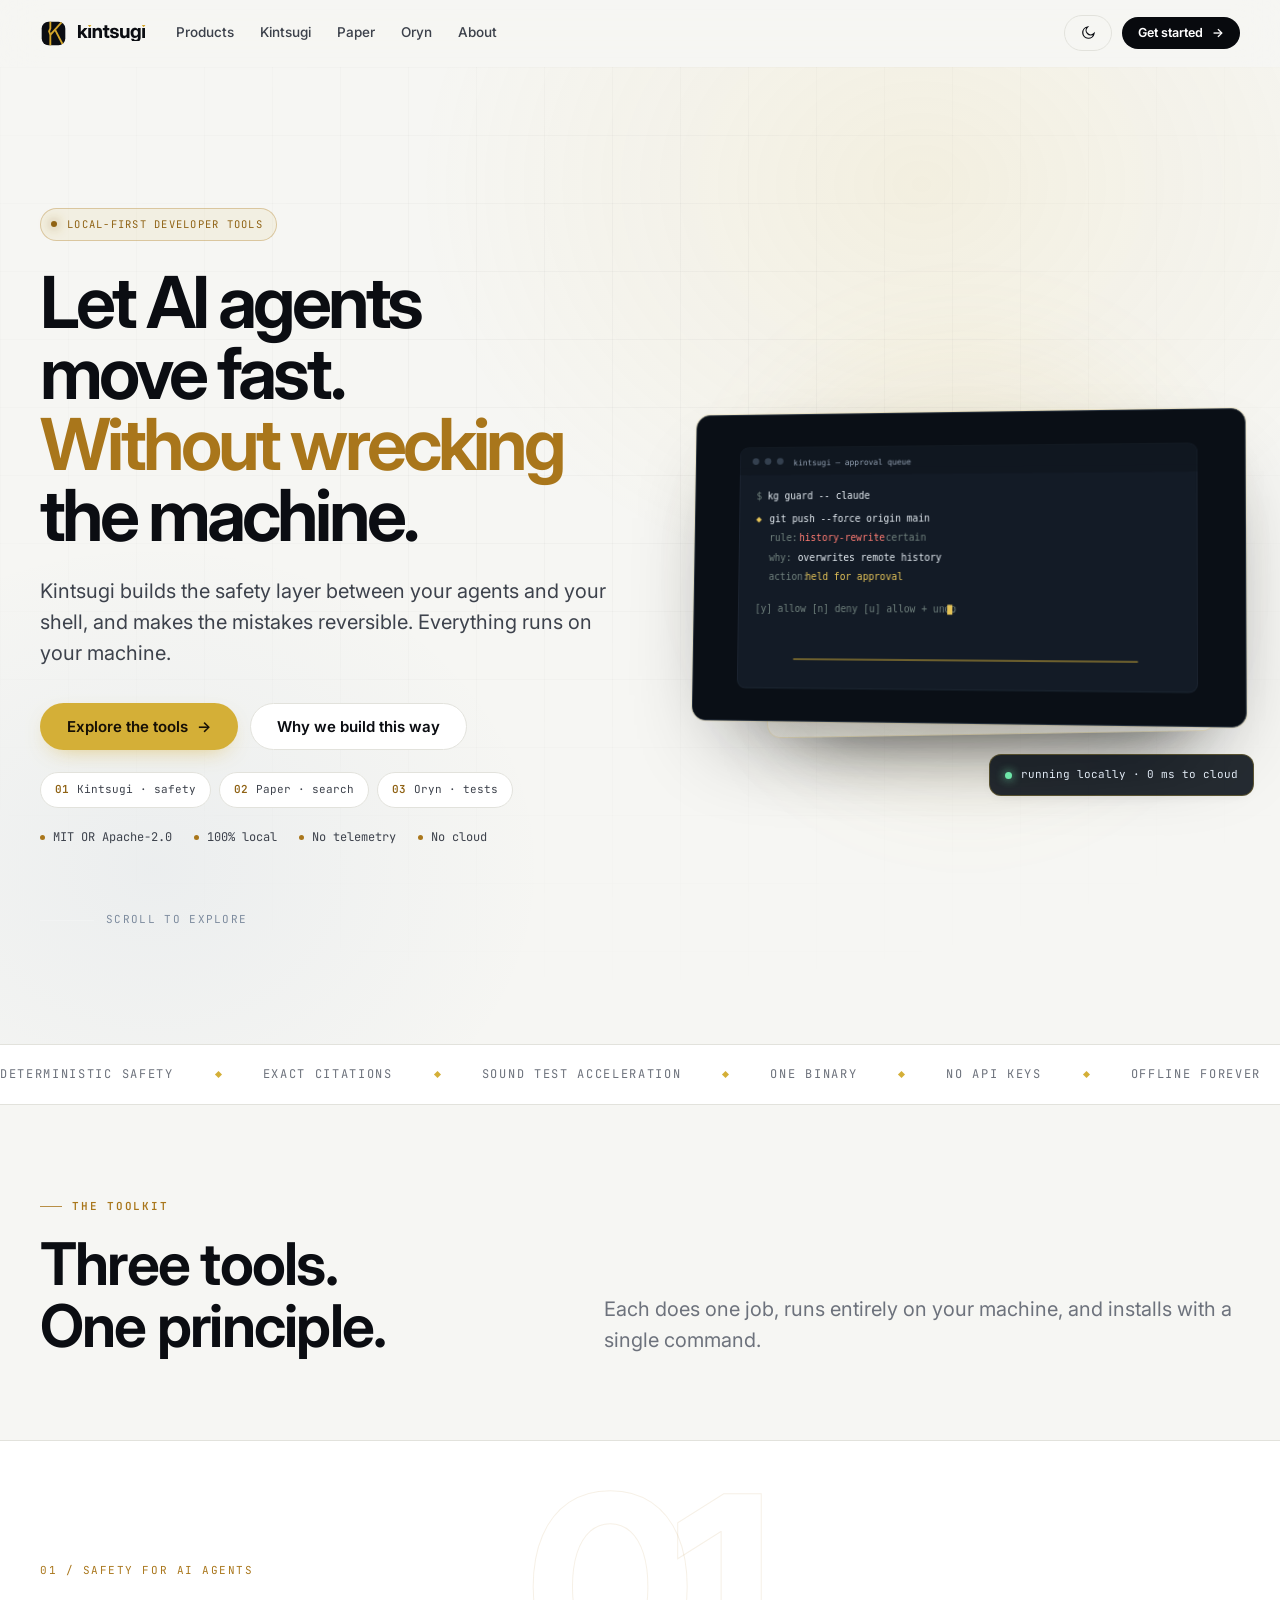
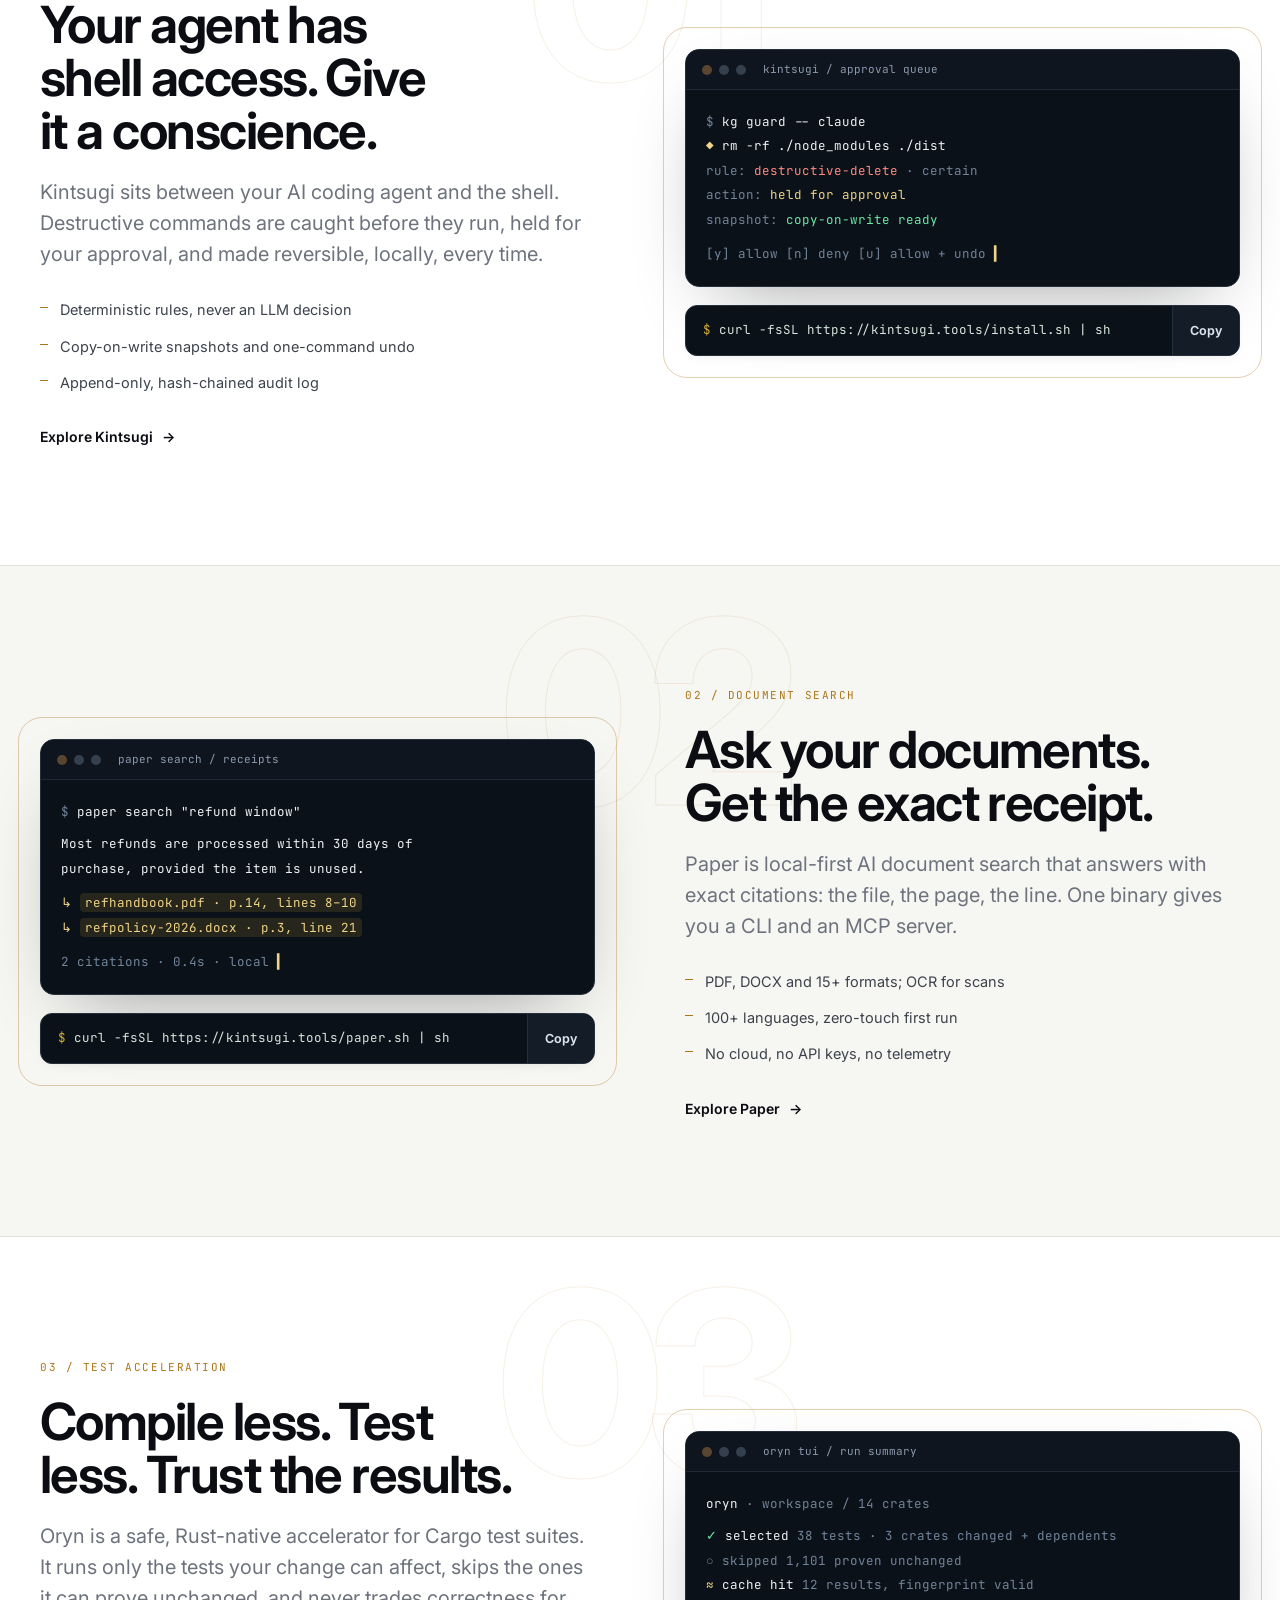
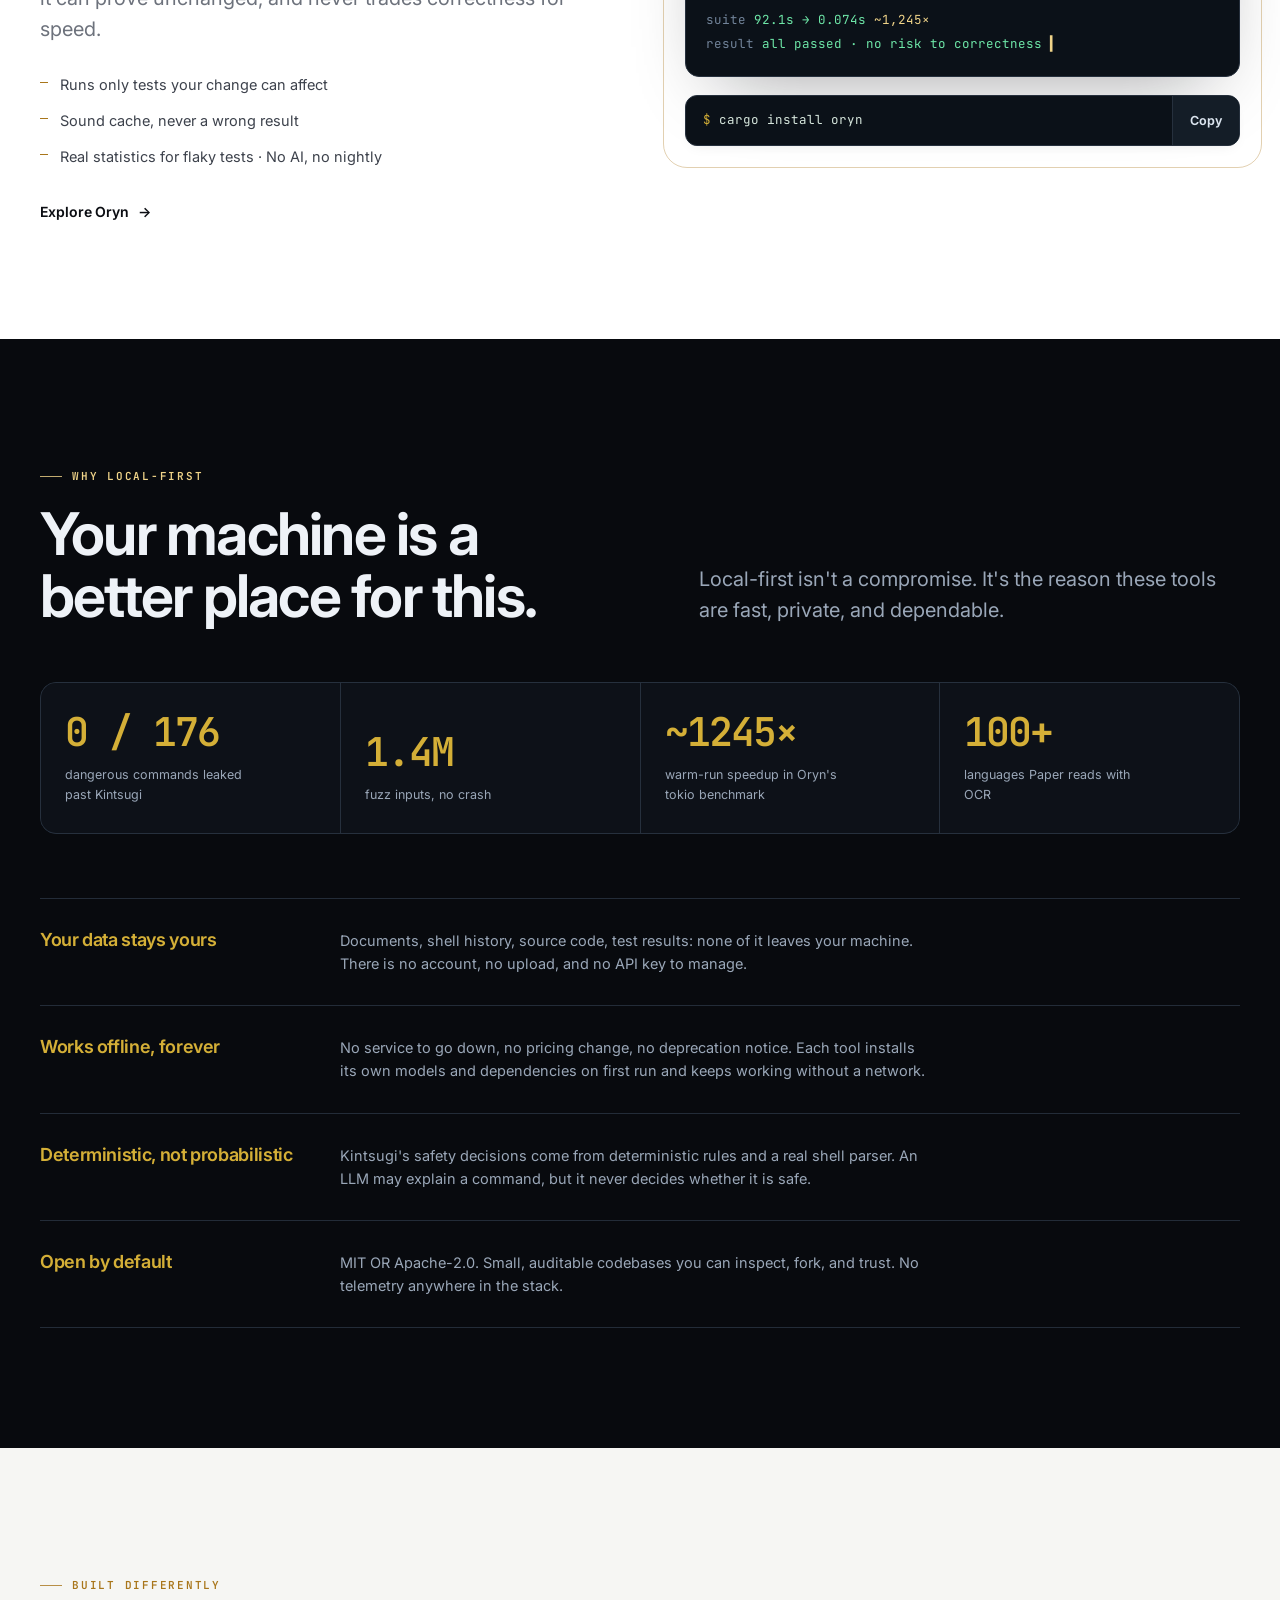
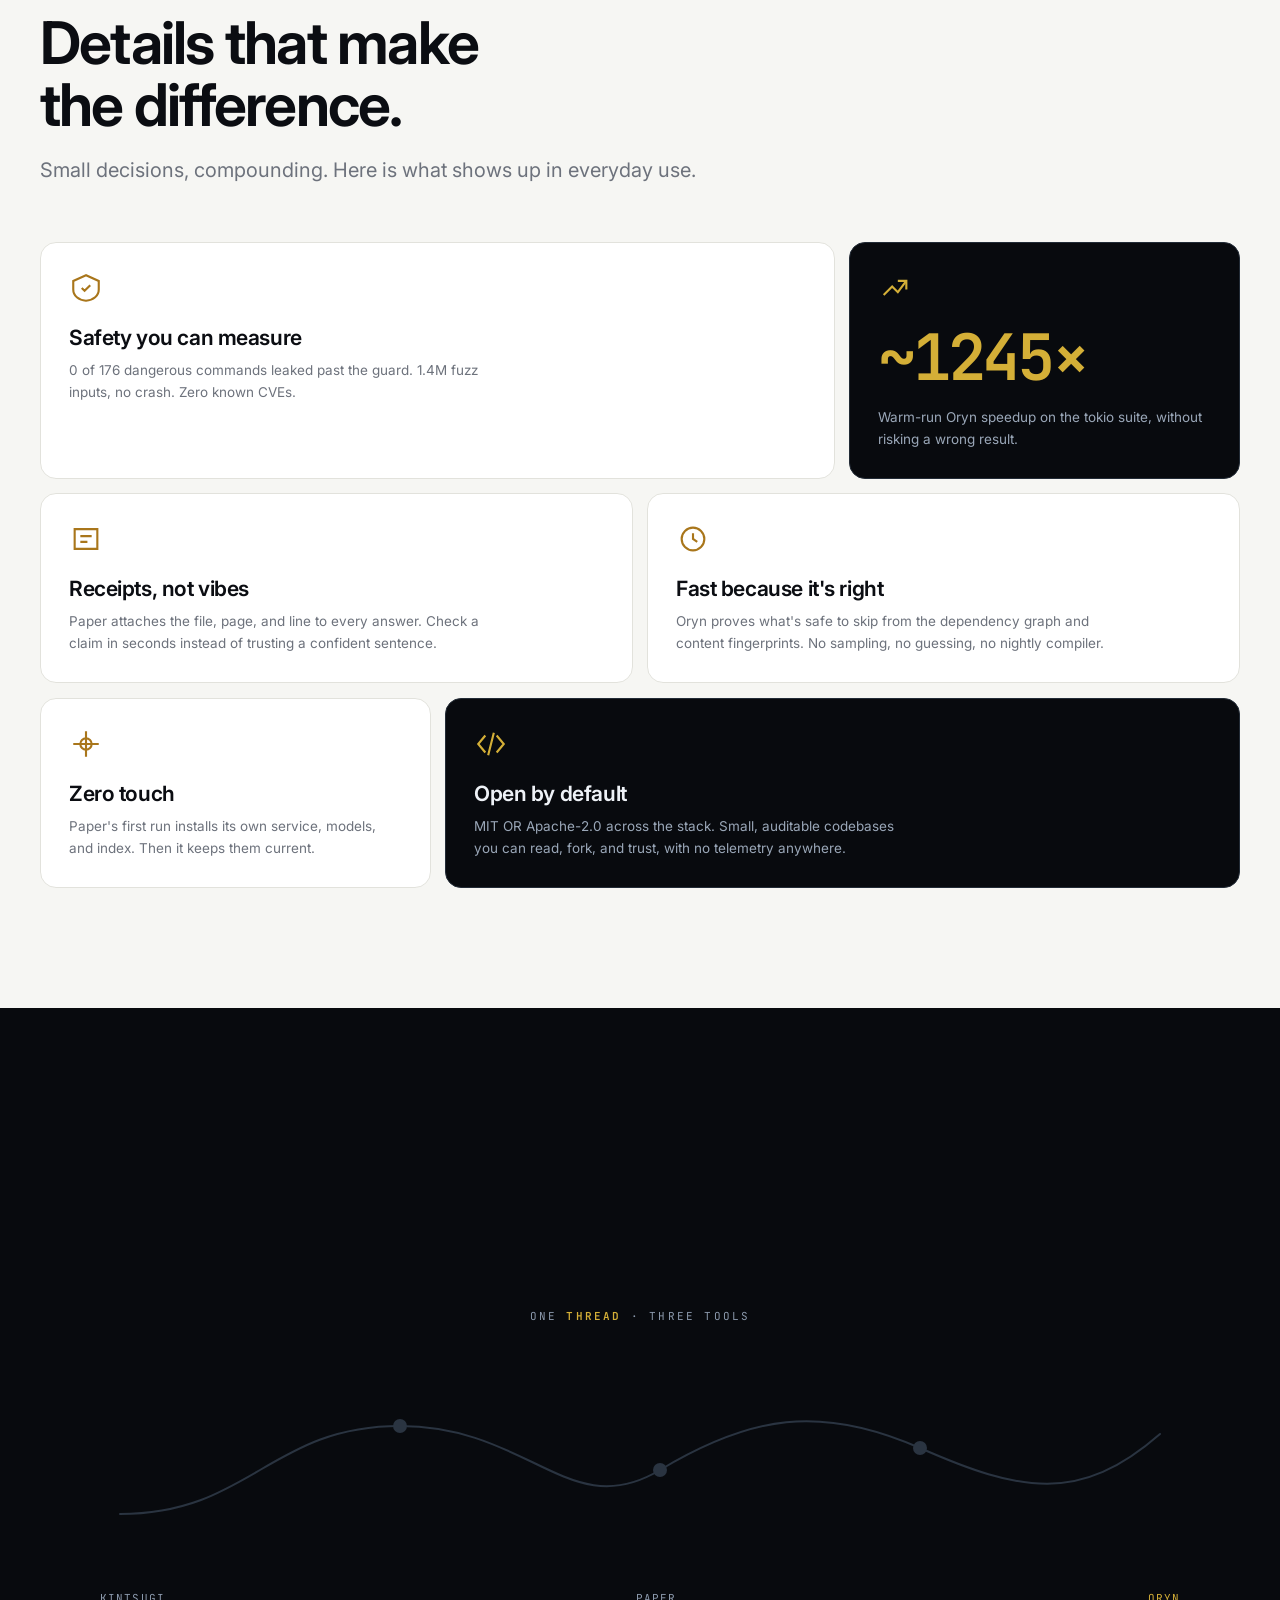
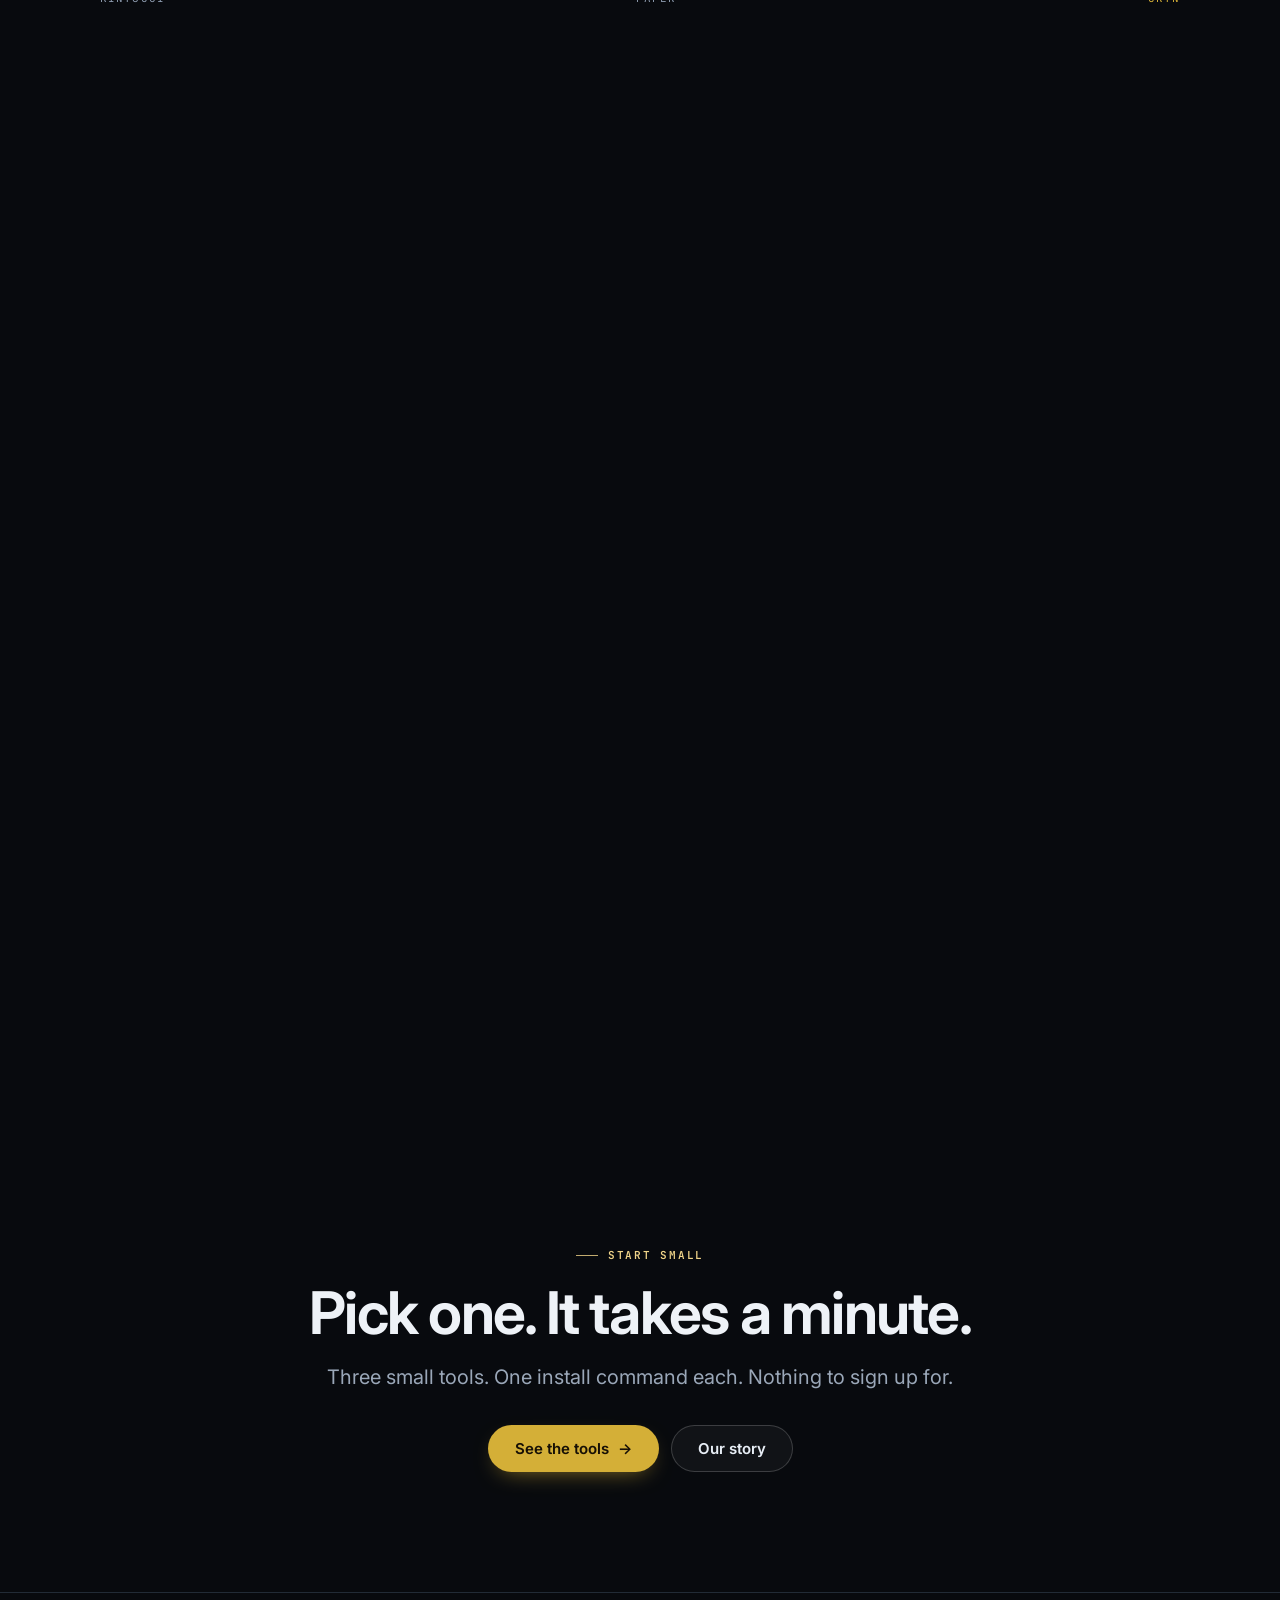
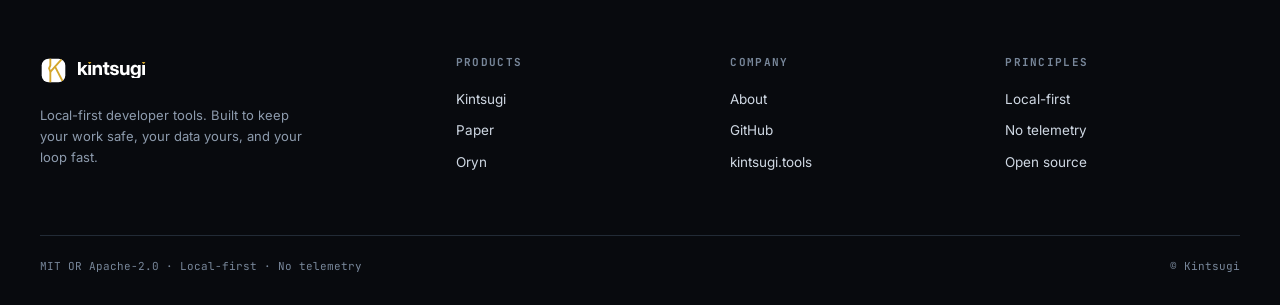
==== commit ef9f16fb: "site: new mark in header, footer and icons; new share image" ====
--- a/site/index.html
+++ b/site/index.html
@@ -16,9 +16,14 @@
   <meta property="og:title" content="Kintsugi | Local-first tools for building with AI agents">
   <meta property="og:description" content="Safety for AI agents. Document search with receipts. A faster Cargo test loop. All local, all yours.">
   <meta property="og:url" content="https://kintsugi.tools/">
-  <meta property="og:image" content="https://kintsugi.tools/og.svg">
-  <link rel="icon" href="favicon.svg" type="image/svg+xml">
-    <link rel="icon" href="favicon.png" type="image/png" sizes="any">
+  <meta property="og:image" content="https://kintsugi.tools/og.png">
+  <meta property="og:image:width" content="1200">
+  <meta property="og:image:height" content="630">
+  <meta name="twitter:card" content="summary_large_image">
+  <link rel="icon" href="/favicon.ico" sizes="48x48">
+  <link rel="icon" href="/favicon.svg" type="image/svg+xml">
+  <link rel="icon" href="/favicon-192.png" type="image/png" sizes="192x192">
+  <link rel="apple-touch-icon" href="/apple-touch-icon.png">
   <link rel="preconnect" href="https://fonts.googleapis.com">
   <link rel="preconnect" href="https://fonts.gstatic.com" crossorigin>
   <link href="https://fonts.googleapis.com/css2?family=Inter:wght@400;500;600;650;700;750&family=JetBrains+Mono:wght@400;500;600&display=swap" rel="stylesheet">
@@ -33,6 +38,9 @@
     gtag("js", new Date());
     gtag("config", "{G_ANALYTICS_TAG}");
   </script>
+  <script type="application/ld+json">
+  {"@context":"https://schema.org","@type":"Organization","name":"Kintsugi","url":"https://kintsugi.tools","logo":"https://kintsugi.tools/favicon-512.png","sameAs":["https://github.com/kintsugi-tools"]}
+  </script>
 </head>
 <body>
   <a class="skip" href="#main">Skip to content</a>
@@ -40,19 +48,23 @@
   <header class="site-header">
     <div class="container header-in">
       <a class="brand" href="index.html" aria-label="Kintsugi home">
-        <svg class="brand-mark" viewBox="0 0 64 64" fill="none" aria-hidden="true"><path d="M32 3 55 16.5 55 47.5 32 61 9 47.5 9 16.5Z" stroke="currentColor" stroke-opacity="0.42" stroke-width="1.4"/><path d="M32 3 9 16.5 9 47.5 32 61 26 44 35 29 27 15Z" fill="currentColor" fill-opacity="0.14"/><path d="M32 3 55 16.5 55 47.5 32 61 26 44 35 29 27 15Z" fill="currentColor" fill-opacity="0.07"/><path d="M32 3 27 15 35 29 26 44 32 61" stroke="#D4AF37" stroke-opacity="0.22" stroke-width="6.5" stroke-linecap="round" stroke-linejoin="round"/><path d="M32 3 27 15 35 29 26 44 32 61" stroke="#D4AF37" stroke-width="2.8" stroke-linecap="round" stroke-linejoin="round"/><path d="M35 29 45 22 49 14" stroke="#D4AF37" stroke-width="2.2" stroke-linecap="round" stroke-linejoin="round"/><path d="M35 29 46 36 51 47" stroke="#D4AF37" stroke-width="2.2" stroke-linecap="round" stroke-linejoin="round"/><path d="M32 3 27 15 35 29 26 44 32 61" stroke="#FFF3CE" stroke-opacity="0.75" stroke-width="0.75" stroke-linecap="round" stroke-linejoin="round"/><g fill="#F6DC8A"><circle cx="27" cy="15" r="2.1"/><circle cx="35" cy="29" r="2.8"/><circle cx="26" cy="44" r="2.1"/><circle cx="49" cy="14" r="1.4"/><circle cx="51" cy="47" r="1.4"/></g></svg>
-        <span>kintsugi</span>
+        <svg class="brand-mark" viewBox="0 0 64 64" fill="none" aria-hidden="true"><defs><clipPath id="bm-h"><rect x="4" y="4" width="56" height="56" rx="16"/></clipPath></defs><rect x="4" y="4" width="56" height="56" rx="16" fill="currentColor"/><g clip-path="url(#bm-h)" stroke="#D4A62A" stroke-width="4.4" stroke-linejoin="miter"><path d="M24.5 -4 V20 L21.5 27 L24.5 35 V68"/><path d="M24.5 35 L57 -1"/><path d="M35.6 22.7 L58 66"/></g></svg>
+        <svg class="brand-word" viewBox="0 0 276.1 64" role="img" aria-label="Kintsugi"><g transform="translate(0 52) scale(0.03787878787878788 -0.03787878787878788)"><g fill="currentColor"><path transform="translate(0.0 0)" d="M104 0H399V335L484 429L795 0H1140L705 598L1118 1056H772L402 652H399V1490H104Z"/><path transform="translate(1086.0 0)" d="M104 0H399V1056H104Z"/><path transform="translate(1548.1 0)" d="M399 587C399 751 484 824 606 824C729 824 800 749 800 607V0H1094V661C1094 928 949 1078 724 1078C572 1078 465 1010 394 890V1056H104V0H399Z"/><path transform="translate(2706.1 0)" d="M711 1056H495V1344H200V1056H18V825H200V280C200 88 307 0 539 0H711V231H598C518 231 495 254 495 326V825H711Z"/><path transform="translate(3420.2 0)" d="M543 -26C819 -26 1011 112 1011 323C1011 478 913 570 700 612L500 651C419 668 372 703 372 757C372 820 433 869 534 869C638 869 710 806 712 721H985C979 941 799 1078 526 1078C251 1078 78 946 78 746C78 582 187 478 392 438L577 402C663 385 714 352 714 296C714 231 647 185 538 185C423 185 355 240 344 332H54C72 105 269 -26 543 -26Z"/><path transform="translate(4444.2 0)" d="M475 -22C627 -22 734 46 805 166V0H1094V1056H800V469C800 305 715 232 593 232C470 232 399 307 399 449V1056H104V395C104 128 250 -22 475 -22Z"/><path transform="translate(5602.2 0)" d="M603 -432C909 -432 1119 -294 1119 41V1056H828V903H827C760 1020 650 1078 513 1078C243 1078 58 853 58 536C58 221 239 -1 515 -1C653 -1 764 55 827 179H828V17C828 -135 747 -215 603 -215C493 -215 415 -170 394 -90H110C140 -295 303 -432 603 -432ZM591 235C448 235 355 346 355 540C355 734 448 844 591 844C740 844 839 724 839 540C839 355 740 235 591 235Z"/><path transform="translate(6785.3 0)" d="M104 0H399V1056H104Z"/></g><g fill="#D4A62A"><path d="M1338 1141 L1514 1356 L1338 1571 L1161 1356 Z"/><path d="M7037 1141 L7213 1356 L7037 1571 L6860 1356 Z"/></g></g></svg>
       </a>
-      <nav class="nav-links" aria-label="Main navigation">
+      <nav class="nav-links" id="site-nav" aria-label="Main navigation">
         <a href="#products">Products</a>
         <a href="kintsugi.html">Kintsugi</a>
         <a href="paperscope.html">Paper</a>
         <a href="oryn.html">Oryn</a>
         <a href="about.html">About</a>
+        <a class="nav-cta" href="#products">Get started</a>
       </nav>
       <div class="header-right">
         <button class="btn btn-ghost btn-sm" data-theme-toggle aria-label="Switch to dark theme" title="Toggle theme">
           <svg class="icon" viewBox="0 0 24 24" fill="none" stroke="currentColor" stroke-width="1.8" stroke-linecap="round" aria-hidden="true"><path d="M21 12.8A8.5 8.5 0 1 1 11.2 3a6.7 6.7 0 0 0 9.8 9.8Z"/></svg>
+        </button>
+        <button class="btn btn-ghost btn-sm nav-toggle" type="button" aria-controls="site-nav" aria-expanded="false" aria-label="Open menu">
+          <svg class="icon" viewBox="0 0 24 24" fill="none" stroke="currentColor" stroke-width="1.8" stroke-linecap="round" aria-hidden="true"><path class="l1" d="M4 7h16"/><path class="l2" d="M4 12h16"/><path class="l3" d="M4 17h16"/></svg>
         </button>
         <a class="btn btn-dark btn-sm" href="#products">Get started <span class="arrow" aria-hidden="true">→</span></a>
       </div>
@@ -332,8 +344,8 @@
       <div class="footer-grid">
         <div class="footer-brand">
           <a class="brand" href="index.html">
-            <svg class="brand-mark" viewBox="0 0 64 64" fill="none" aria-hidden="true"><path d="M32 3 55 16.5 55 47.5 32 61 9 47.5 9 16.5Z" stroke="currentColor" stroke-opacity="0.42" stroke-width="1.4"/><path d="M32 3 9 16.5 9 47.5 32 61 26 44 35 29 27 15Z" fill="currentColor" fill-opacity="0.14"/><path d="M32 3 55 16.5 55 47.5 32 61 26 44 35 29 27 15Z" fill="currentColor" fill-opacity="0.07"/><path d="M32 3 27 15 35 29 26 44 32 61" stroke="#D4AF37" stroke-opacity="0.22" stroke-width="6.5" stroke-linecap="round" stroke-linejoin="round"/><path d="M32 3 27 15 35 29 26 44 32 61" stroke="#D4AF37" stroke-width="2.8" stroke-linecap="round" stroke-linejoin="round"/><path d="M35 29 45 22 49 14" stroke="#D4AF37" stroke-width="2.2" stroke-linecap="round" stroke-linejoin="round"/><path d="M35 29 46 36 51 47" stroke="#D4AF37" stroke-width="2.2" stroke-linecap="round" stroke-linejoin="round"/><path d="M32 3 27 15 35 29 26 44 32 61" stroke="#FFF3CE" stroke-opacity="0.75" stroke-width="0.75" stroke-linecap="round" stroke-linejoin="round"/><g fill="#F6DC8A"><circle cx="27" cy="15" r="2.1"/><circle cx="35" cy="29" r="2.8"/><circle cx="26" cy="44" r="2.1"/><circle cx="49" cy="14" r="1.4"/><circle cx="51" cy="47" r="1.4"/></g></svg>
-            <span>kintsugi</span>
+            <svg class="brand-mark" viewBox="0 0 64 64" fill="none" aria-hidden="true"><defs><clipPath id="bm-f"><rect x="4" y="4" width="56" height="56" rx="16"/></clipPath></defs><rect x="4" y="4" width="56" height="56" rx="16" fill="currentColor"/><g clip-path="url(#bm-f)" stroke="#D4A62A" stroke-width="4.4" stroke-linejoin="miter"><path d="M24.5 -4 V20 L21.5 27 L24.5 35 V68"/><path d="M24.5 35 L57 -1"/><path d="M35.6 22.7 L58 66"/></g></svg>
+        <svg class="brand-word" viewBox="0 0 276.1 64" role="img" aria-label="Kintsugi"><g transform="translate(0 52) scale(0.03787878787878788 -0.03787878787878788)"><g fill="currentColor"><path transform="translate(0.0 0)" d="M104 0H399V335L484 429L795 0H1140L705 598L1118 1056H772L402 652H399V1490H104Z"/><path transform="translate(1086.0 0)" d="M104 0H399V1056H104Z"/><path transform="translate(1548.1 0)" d="M399 587C399 751 484 824 606 824C729 824 800 749 800 607V0H1094V661C1094 928 949 1078 724 1078C572 1078 465 1010 394 890V1056H104V0H399Z"/><path transform="translate(2706.1 0)" d="M711 1056H495V1344H200V1056H18V825H200V280C200 88 307 0 539 0H711V231H598C518 231 495 254 495 326V825H711Z"/><path transform="translate(3420.2 0)" d="M543 -26C819 -26 1011 112 1011 323C1011 478 913 570 700 612L500 651C419 668 372 703 372 757C372 820 433 869 534 869C638 869 710 806 712 721H985C979 941 799 1078 526 1078C251 1078 78 946 78 746C78 582 187 478 392 438L577 402C663 385 714 352 714 296C714 231 647 185 538 185C423 185 355 240 344 332H54C72 105 269 -26 543 -26Z"/><path transform="translate(4444.2 0)" d="M475 -22C627 -22 734 46 805 166V0H1094V1056H800V469C800 305 715 232 593 232C470 232 399 307 399 449V1056H104V395C104 128 250 -22 475 -22Z"/><path transform="translate(5602.2 0)" d="M603 -432C909 -432 1119 -294 1119 41V1056H828V903H827C760 1020 650 1078 513 1078C243 1078 58 853 58 536C58 221 239 -1 515 -1C653 -1 764 55 827 179H828V17C828 -135 747 -215 603 -215C493 -215 415 -170 394 -90H110C140 -295 303 -432 603 -432ZM591 235C448 235 355 346 355 540C355 734 448 844 591 844C740 844 839 724 839 540C839 355 740 235 591 235Z"/><path transform="translate(6785.3 0)" d="M104 0H399V1056H104Z"/></g><g fill="#D4A62A"><path d="M1338 1141 L1514 1356 L1338 1571 L1161 1356 Z"/><path d="M7037 1141 L7213 1356 L7037 1571 L6860 1356 Z"/></g></g></svg>
           </a>
           <p>Local-first developer tools. Built to keep your work safe, your data yours, and your loop fast.</p>
         </div>
--- a/site/site.css
+++ b/site/site.css
@@ -139,6 +139,7 @@
 .brand { display: inline-flex; align-items: center; gap: 10px; color: var(--fg); font-weight: 700; font-size: 17px; letter-spacing: -0.03em; flex: none; }
 .brand:hover { text-decoration: none; }
 .brand-mark { width: 27px; height: 27px; flex: none; }
+.brand-word { height: 16px; width: auto; flex: none; }
 .nav-links { display: flex; align-items: center; gap: 26px; }
 .nav-links a { color: var(--fg-soft); font-size: 13.5px; font-weight: 520; transition: color var(--t-fast); }
 .nav-links a:hover, .nav-links a[aria-current="page"] { color: var(--fg); text-decoration: none; }
@@ -533,10 +534,29 @@
   .feature-row { grid-template-columns: 200px 1fr; gap: 24px; }
 }
 
+.nav-toggle, .nav-cta { display: none; }
+@keyframes nav-in { from { opacity: 0; transform: translateY(-6px); } }
+@media (prefers-reduced-motion: reduce) { .nav-links.is-open { animation: none; } .nav-toggle .icon path { transition: none; } }
+
 @media (max-width: 720px) {
   :root { --gutter: 18px; --section-y: 76px; }
   html { scroll-padding-top: 72px; }
-  .nav-links { display: none; }
+  .nav-toggle { display: inline-flex; }
+  .nav-links {
+    display: none; flex-direction: column; align-items: stretch; gap: 0;
+    position: absolute; top: 100%; left: 0; right: 0;
+    background: var(--bg); border-bottom: 1px solid var(--border);
+    padding: 6px var(--gutter) 14px;
+    max-height: calc(100vh - 58px); overflow-y: auto;
+  }
+  .nav-links.is-open { display: flex; animation: nav-in 160ms ease-out; }
+  .nav-links a { display: flex; align-items: center; min-height: 48px; font-size: 16px; border-bottom: 1px solid var(--border-soft); }
+  .nav-links a[aria-current="page"] { font-weight: 650; }
+  .nav-links .nav-cta { display: flex; border-bottom: 0; color: var(--fg); font-weight: 650; }
+  .nav-toggle .icon path { transition: transform var(--t-fast), opacity var(--t-fast); transform-box: fill-box; transform-origin: center; }
+  .nav-toggle[aria-expanded="true"] .l1 { transform: translateY(5px) rotate(45deg); }
+  .nav-toggle[aria-expanded="true"] .l2 { opacity: 0; }
+  .nav-toggle[aria-expanded="true"] .l3 { transform: translateY(-5px) rotate(-45deg); }
   .header-in { height: 58px; gap: 14px; }
   .header-right .btn-dark { display: none; }
   h1, .h1 { font-size: clamp(38px, 11vw, 58px); line-height: 1.02; }
